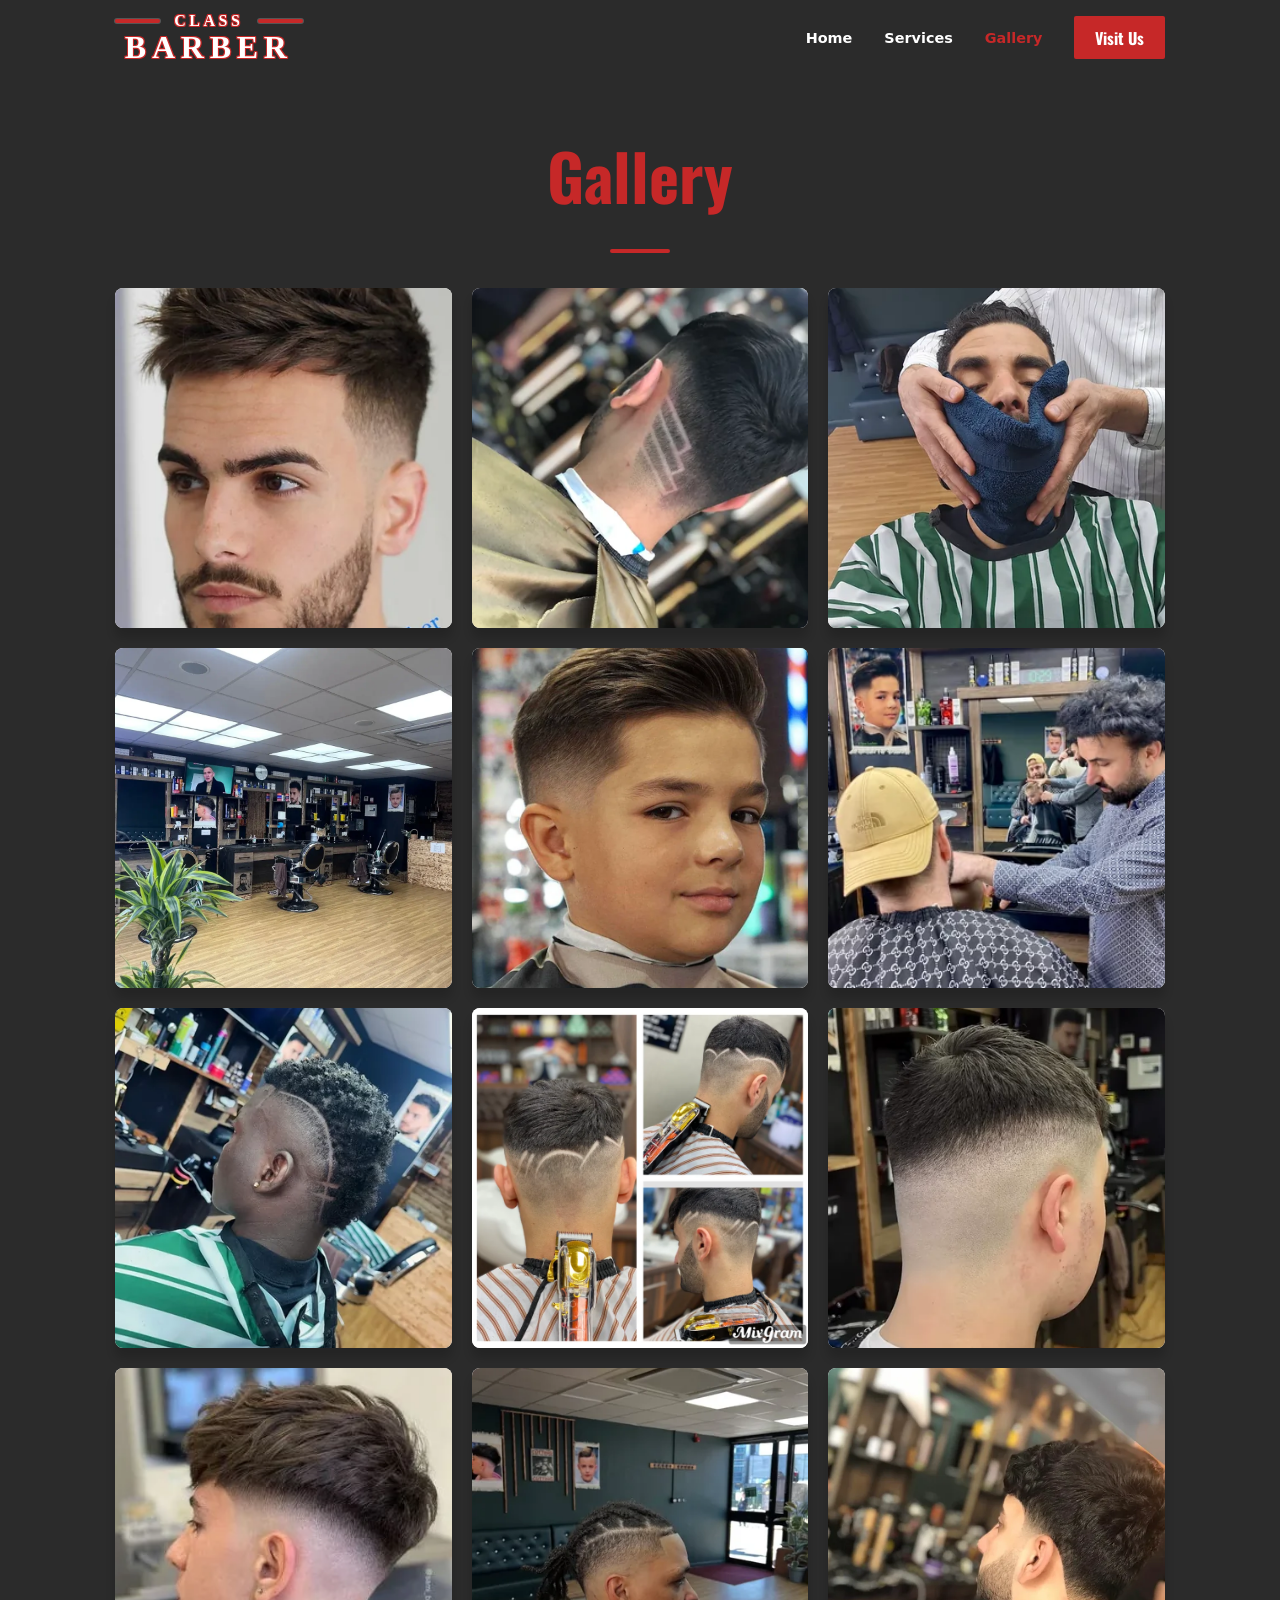
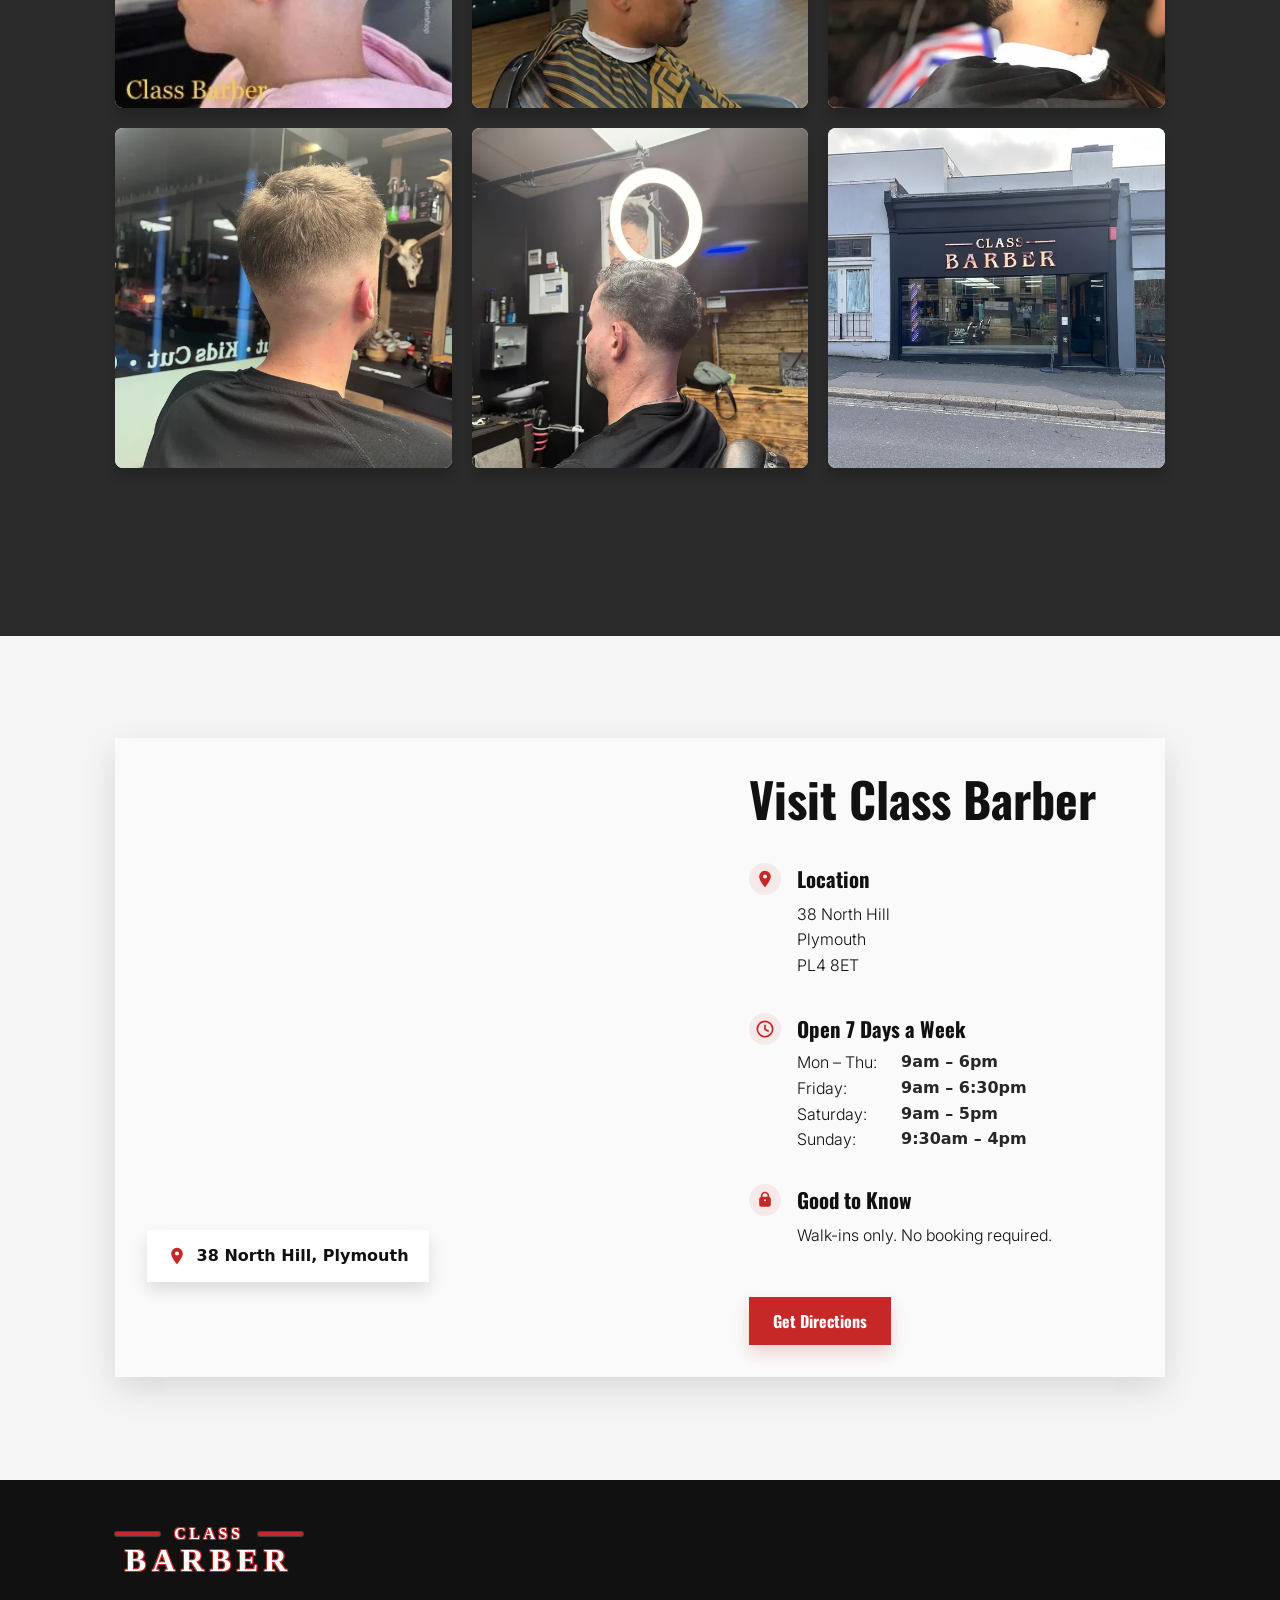
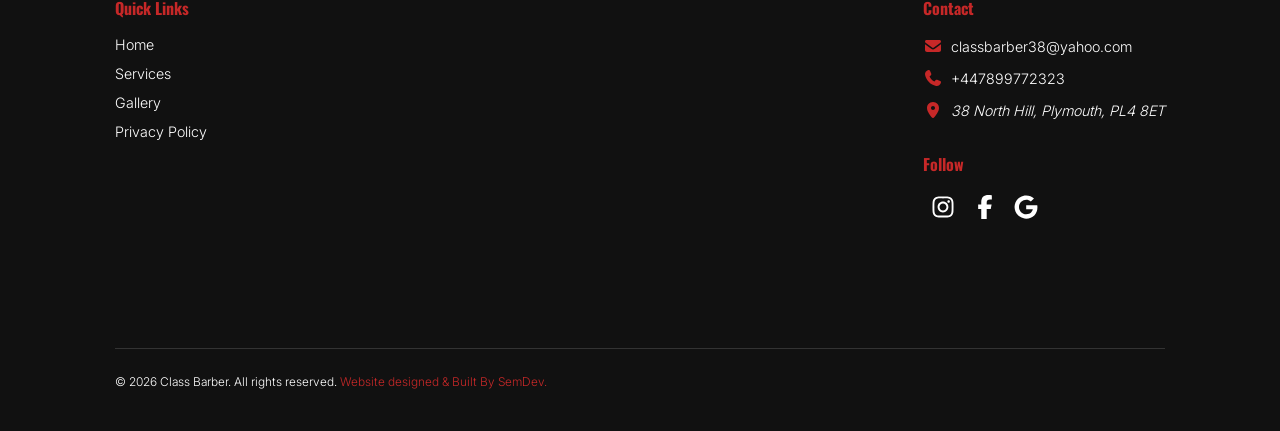
==== gallery/index.html @ f75ad5c6 "Favicon" ====
<!doctype html>
<html lang="en-GB">
  <head>
    <!-- Meta -->
    <meta charset="UTF-8" />
    <meta name="viewport" content="width=device-width, initial-scale=1.0" />
    <meta name="color-scheme" content="dark light" />

    <!-- Primary SEO -->
    <title>Gallery | Class Barber</title>
    <meta
      name="description"
      content="Men’s haircuts, skin fades and beard trims in Plymouth. Over 15 years experience and 500+ 5-star reviews. Walk-in barbershop on North Hill."
    />
    <link rel="canonical" href="https://classbarberuk.com/gallery/" />
    <meta
      name="robots"
      content="index, follow, max-snippet:-1, max-image-preview:large, max-video-preview:-1"
    />

    <!-- Icons & PWA -->
    <link
      rel="icon"
      type="image/png"
      sizes="32x32"
      href="/assets/images/cb-favicon.png"
    />
    <link
      rel="icon"
      type="image/png"
      sizes="192x192"
      href="/assets/images/cb-favicon.png"
    />
    <link rel="apple-touch-icon" href="/assets/images/cb-favicon.png" />
    <meta name="theme-color" content="#111111" />
    <!-- Set depending on which they have -->

    <!-- Global CSS -->
    <link rel="preload" href="/assets/css/root.css" as="style" />
    <link rel="stylesheet" href="/assets/css/root.css" />
    <link rel="preload" href="/assets/css/global.css" as="style" />
    <link rel="stylesheet" href="/assets/css/global.css" />

    <!-- Page Specific CSS -->
    <link rel="preload" href="/assets/css/gallery.css" as="style" />
    <link rel="stylesheet" href="/assets/css/gallery.css" />

    <!-- Fonts -->
    <link
      href="/assets/fonts/Inter-Light.woff2"
      rel="preload"
      as="font"
      crossorigin
      type="font/woff2"
    />
    <link
      href="/assets/fonts/Inter-Bold.woff2"
      rel="preload"
      as="font"
      crossorigin
      type="font/woff2"
    />
    <link
      href="/assets/fonts/Oswald-Bold.woff2"
      rel="preload"
      as="font"
      crossorigin
      type="font/woff2"
    />

    <!-- ===== Open Graph (Facebook/LinkedIn) ===== -->
    <meta property="og:type" content="website" />
    <meta property="og:site_name" content="Class Barber" />
    <meta property="og:url" content="https://classbarberuk.com/" />
    <meta
      property="og:title"
      content="Class Barber | Men’s Haircuts & Skin Fades in Plymouth"
    />
    <meta
      property="og:description"
      content="Men’s haircuts, skin fades and beard trims in Plymouth. Over 15 years experience and 500+ 5-star reviews. Walk-in barbershop on North Hill."
    />
    <meta
      property="og:image"
      content="https://classbarberuk.com/assets/images/class-barber-interior.webp"
    />
    <!-- 1200×630 recommended -->
    <meta property="og:image:width" content="1360" />
    <meta property="og:image:height" content="1020" />
    <meta
      property="og:image:alt"
      content="The interior of Class Barber in Plymouth"
    />
    <meta property="og:locale" content="en_GB" />
    <meta property="og:updated_time" content="2026-03-12T09:00:00+00:00" />

    <!-- ===== Structured Data (JSON-LD) ===== -->
    <script type="application/ld+json">
      {
        "@context": "https://schema.org",
        "@type": "BreadcrumbList",
        "@id": "https://classbarberuk.com/gallery/#breadcrumb",
        "itemListElement": [
          {
            "@type": "ListItem",
            "position": 1,
            "name": "Home",
            "item": "https://classbarberuk.com/"
          },
          {
            "@type": "ListItem",
            "position": 2,
            "name": "Gallery",
            "item": "https://classbarberuk.com/gallery/"
          }
        ]
      }
    </script>

    <script type="application/ld+json">
      {
        "@context": "https://schema.org",
        "@type": "CollectionPage",
        "@id": "https://classbarberuk.com/gallery/#webpage",
        "url": "https://classbarberuk.com/gallery/",
        "name": "Gallery | Class Barber",
        "headline": "Class Barber Gallery",
        "description": "Browse haircut and grooming photos from Class Barber in Plymouth, including skin fades, taper fades, hair design, beard grooming, kids' cuts, and hot towel shaves.",
        "isPartOf": {
          "@id": "https://classbarberuk.com/#website"
        },
        "about": {
          "@id": "https://classbarberuk.com/#hair-salon"
        },
        "breadcrumb": {
          "@id": "https://classbarberuk.com/gallery/#breadcrumb"
        },
        "inLanguage": "en-GB",
        "mainEntity": {
          "@type": "ItemList",
          "name": "Class Barber Gallery Images",
          "numberOfItems": 15,
          "itemListOrder": "https://schema.org/ItemListOrderAscending",
          "itemListElement": [
            {
              "@type": "ImageObject",
              "position": 1,
              "name": "Hair design by Class Barber in Plymouth",
              "caption": "Hair design by Class Barber in Plymouth",
              "contentUrl": "https://classbarberuk.com/assets/images/class-barber-hair-design.webp"
            },
            {
              "@type": "ImageObject",
              "position": 2,
              "name": "Pattern hair design by Class Barber",
              "caption": "Pattern hair design by Class Barber",
              "contentUrl": "https://classbarberuk.com/assets/images/class-barber-hair-design2.webp"
            },
            {
              "@type": "ImageObject",
              "position": 3,
              "name": "Hot towel shave at Class Barber in Plymouth",
              "caption": "Hot towel shave at Class Barber in Plymouth",
              "contentUrl": "https://classbarberuk.com/assets/images/class-barber-hot-towel.webp"
            },
            {
              "@type": "ImageObject",
              "position": 4,
              "name": "Class Barber interior",
              "caption": "Interior of Class Barber in Plymouth",
              "contentUrl": "https://classbarberuk.com/assets/images/class-barber-interior.webp"
            },
            {
              "@type": "ImageObject",
              "position": 5,
              "name": "Kids fade by Class Barber",
              "caption": "Kids fade by Class Barber",
              "contentUrl": "https://classbarberuk.com/assets/images/class-barber-kids-cut.webp"
            },
            {
              "@type": "ImageObject",
              "position": 6,
              "name": "Kids haircut by Class Barber",
              "caption": "Kids haircut by Class Barber",
              "contentUrl": "https://classbarberuk.com/assets/images/class-barber-kids-cut2.webp"
            },
            {
              "@type": "ImageObject",
              "position": 7,
              "name": "Burst fade with hair design",
              "caption": "Burst fade with hair design by Class Barber",
              "contentUrl": "https://classbarberuk.com/assets/images/class-barber-skin-fade.webp"
            },
            {
              "@type": "ImageObject",
              "position": 8,
              "name": "Skin fade with hair design by Class Barber",
              "caption": "Skin fade with hair design by Class Barber",
              "contentUrl": "https://classbarberuk.com/assets/images/class-barber-skinfade.webp"
            },
            {
              "@type": "ImageObject",
              "position": 9,
              "name": "Side view of a skin fade by Class Barber",
              "caption": "Side view of a skin fade by Class Barber",
              "contentUrl": "https://classbarberuk.com/assets/images/class-barber-skinfade1.webp"
            },
            {
              "@type": "ImageObject",
              "position": 10,
              "name": "Burst fade by Class Barber",
              "caption": "Burst fade by Class Barber",
              "contentUrl": "https://classbarberuk.com/assets/images/class-barber-skinfade2.webp"
            },
            {
              "@type": "ImageObject",
              "position": 11,
              "name": "Taper fade and beard trim by Class Barber",
              "caption": "Taper fade and beard trim by Class Barber",
              "contentUrl": "https://classbarberuk.com/assets/images/class-barber-skinfade3.webp"
            },
            {
              "@type": "ImageObject",
              "position": 12,
              "name": "Taper fade by Class Barber",
              "caption": "Taper fade by Class Barber",
              "contentUrl": "https://classbarberuk.com/assets/images/class-barber-taperfade.webp"
            },
            {
              "@type": "ImageObject",
              "position": 13,
              "name": "High fade by Class Barber",
              "caption": "High fade by Class Barber",
              "contentUrl": "https://classbarberuk.com/assets/images/class-barber-high-fade.webp"
            },
            {
              "@type": "ImageObject",
              "position": 14,
              "name": "Taper fade by Class Barber",
              "caption": "Taper fade by Class Barber",
              "contentUrl": "https://classbarberuk.com/assets/images/class-barber-taper2.webp"
            },
            {
              "@type": "ImageObject",
              "position": 15,
              "name": "Class Barber storefront",
              "caption": "Class Barber storefront in Plymouth",
              "contentUrl": "https://classbarberuk.com/assets/images/class-barber-shop.webp"
            }
          ]
        }
      }
    </script>
  </head>

  <body>
    <a href="#main-content" class="skip-link">Skip to main content</a>
    <!-- Nav1 Component Start -->
    <!-- Nav1 Component Start -->

    <!-- Header -->
    <header id="nav1-navigation">
      <div class="nav1-container">
        <!-- Logo -->
        <a href="/" class="nav1-logo class-barber-logo">
          <span class="class-barber-logo__top">
            <span class="class-barber-logo__line" aria-hidden="true"></span>
            <span class="class-barber-logo__class">CLASS</span>
            <span class="class-barber-logo__line" aria-hidden="true"></span>
          </span>

          <span class="class-barber-logo__bottom">BARBER</span>
        </a>

        <!-- Nav Menu -->
        <div class="nav-and-button-con">
          <nav class="nav1-nav" aria-label="Primary">
            <!-- Toggle Button -->
            <button
              class="nav1-toggle"
              aria-label="Toggle Navigation"
              aria-controls="nav-menu"
              aria-expanded="false"
            >
              <span class="nav1-toggle-box">
                <span class="nav1-line" aria-hidden="true"></span>
                <span class="nav1-line" aria-hidden="true"></span>
                <span class="nav1-line" aria-hidden="true"></span>
              </span>
            </button>

            <div class="nav1-ul-wrapper" id="nav-menu">
              <ul class="nav1-ul">
                <!-- Home -->
                <li>
                  <a href="/" class="nav-link">Home</a>
                </li>
                <li><a class="nav-link" href="/#services">Services</a></li>
                <li>
                  <a
                    class="nav-link active"
                    aria-current="page"
                    href="/gallery/"
                    >Gallery</a
                  >
                </li>
              </ul>
              <div class="header-btn">
                <a
                  href="/#location"
                  class="nav1-cta-button"
                  aria-label="Go to barbershop location"
                  >Visit Us</a
                >
              </div>
            </div>
          </nav>

          <div class="header-btn">
            <a
              href="/#location"
              class="nav1-cta-button sweep-to-top"
              aria-label="Go to barbershop location"
              >Visit Us</a
            >
          </div>
        </div>
      </div>
    </header>
    <div class="nav1-overlay" id="nav-overlay" aria-hidden="true"></div>

    <!-- Nav1 Component End -->
    <!-- Nav1 Component End -->

    <!-- Main Content -->
    <main id="main-content" role="main" tabindex="-1">
      <!-- Gallery -->
      <!-- Gallery -->
      <section id="gallery" aria-labelledby="gallery-heading">
        <div class="container">
          <div>
            <h2 id="gallery-heading" class="gallery-heading">
              <span class="brand-accent">Gallery</span>
            </h2>

            <!-- Divider bar -->
            <div class="gallery-divider" aria-hidden="true"></div>
          </div>

          <ul class="gallery-grid">
            <li class="gallery-item">
              <figure class="gallery-card">
                <img
                  src="/assets/images/class-barber-hair-design.webp"
                  alt="Hair design by Class Barber in Plymouth"
                  class="gallery-image"
                  fetchpriority="high"
                  decoding="async"
                  height="366"
                  width="340"
                />
              </figure>
            </li>

            <li class="gallery-item">
              <figure class="gallery-card">
                <img
                  src="/assets/images/class-barber-hair-design2.webp"
                  alt="Pattern hair design by Class Barber"
                  class="gallery-image"
                  fetchpriority="high"
                  decoding="async"
                  height="366"
                  width="340"
                />
              </figure>
            </li>

            <li class="gallery-item">
              <figure class="gallery-card">
                <img
                  src="/assets/images/class-barber-hot-towel.webp"
                  alt="Hot towel shave at Class Barber in Plymouth"
                  class="gallery-image"
                  fetchpriority="high"
                  decoding="async"
                  height="366"
                  width="340"
                />
              </figure>
            </li>

            <li class="gallery-item">
              <figure class="gallery-card">
                <img
                  src="/assets/images/class-barber-interior.webp"
                  alt="class barber interior"
                  class="gallery-image"
                  loading="lazy"
                  decoding="async"
                  height="366"
                  width="340"
                />
              </figure>
            </li>

            <li class="gallery-item">
              <figure class="gallery-card">
                <img
                  src="/assets/images/class-barber-kids-cut.webp"
                  alt="Kids haircut by Class Barber"
                  class="gallery-image"
                  loading="lazy"
                  decoding="async"
                  height="366"
                  width="340"
                />
              </figure>
            </li>

            <li class="gallery-item">
              <figure class="gallery-card">
                <img
                  src="/assets/images/class-barber-kids-cut2.webp"
                  alt="Kids haircut by Class Barber"
                  class="gallery-image"
                  loading="lazy"
                  decoding="async"
                  height="366"
                  width="340"
                />
              </figure>
            </li>

            <li class="gallery-item">
              <figure class="gallery-card">
                <img
                  src="/assets/images/class-barber-skin-fade.webp"
                  alt="Burst fade by Class Barber in Plymouth"
                  class="gallery-image"
                  loading="lazy"
                  decoding="async"
                  height="366"
                  width="340"
                />
              </figure>
            </li>

            <li class="gallery-item">
              <figure class="gallery-card">
                <img
                  src="/assets/images/class-barber-skinfade.webp"
                  alt="skin fade with hair design by class barber"
                  class="gallery-image"
                  loading="lazy"
                  decoding="async"
                  height="366"
                  width="340"
                />
              </figure>
            </li>

            <li class="gallery-item">
              <figure class="gallery-card">
                <img
                  src="/assets/images/class-barber-skinfade1.webp"
                  alt="Side view of a skin fade by class barber"
                  class="gallery-image"
                  loading="lazy"
                  decoding="async"
                  height="366"
                  width="340"
                />
              </figure>
            </li>

            <li class="gallery-item">
              <figure class="gallery-card">
                <img
                  src="/assets/images/class-barber-skinfade2.webp"
                  alt="Burst fade by Class Barber in Plymouth"
                  class="gallery-image"
                  loading="lazy"
                  decoding="async"
                  height="366"
                  width="340"
                />
              </figure>
            </li>

            <li class="gallery-item">
              <figure class="gallery-card">
                <img
                  src="/assets/images/class-barber-skinfade3.webp"
                  alt="Hair and beard taper by class barber"
                  class="gallery-image"
                  loading="lazy"
                  decoding="async"
                  height="366"
                  width="340"
                />
              </figure>
            </li>

            <li class="gallery-item">
              <figure class="gallery-card">
                <img
                  src="/assets/images/class-barber-taperfade.webp"
                  alt="Taper fade and beard trim by Class Barber"
                  class="gallery-image"
                  loading="lazy"
                  decoding="async"
                  height="366"
                  width="340"
                />
              </figure>
            </li>

            <li class="gallery-item">
              <figure class="gallery-card">
                <img
                  src="/assets/images/class-barber-high-fade.webp"
                  alt="High fade by class barber"
                  class="gallery-image"
                  loading="lazy"
                  decoding="async"
                  height="366"
                  width="340"
                />
              </figure>
            </li>

            <li class="gallery-item">
              <figure class="gallery-card">
                <img
                  src="/assets/images/class-barber-taper2.webp"
                  alt="Taper fade by class barber"
                  class="gallery-image"
                  loading="lazy"
                  decoding="async"
                  height="366"
                  width="340"
                />
              </figure>
            </li>

            <li class="gallery-item">
              <figure class="gallery-card">
                <img
                  src="/assets/images/class-barber-shop.webp"
                  alt="Class barber store front"
                  class="gallery-image"
                  loading="lazy"
                  decoding="async"
                  height="366"
                  width="340"
                />
              </figure>
            </li>
          </ul>
        </div>
      </section>

      <!-- LOCATION -->
      <section id="location" aria-labelledby="location-heading">
        <div class="container">
          <div class="location-card">
            <div class="location-map-wrap">
              <iframe
                class="location-map"
                title="Map showing the location of Class Barber at 38 North Hill, Plymouth"
                src="https://www.google.com/maps?q=38%20North%20Hill%2C%20Plymouth%20PL4%208ET&z=15&output=embed"
                loading="lazy"
                referrerpolicy="no-referrer-when-downgrade"
                allowfullscreen
              ></iframe>

              <div class="location-map-label">
                <svg
                  class="icon icon-small"
                  viewBox="0 0 24 24"
                  focusable="false"
                  aria-hidden="true"
                >
                  <path
                    d="M12 2a7 7 0 0 0-7 7c0 5.25 7 13 7 13s7-7.75 7-13a7 7 0 0 0-7-7Zm0 9.5A2.5 2.5 0 1 1 14.5 9 2.5 2.5 0 0 1 12 11.5Z"
                  />
                </svg>
                <span>38 North Hill, Plymouth</span>
              </div>
            </div>

            <div class="location-content">
              <h2 id="location-heading">Visit Class Barber</h2>

              <ul class="location-info-list">
                <li class="location-info-item">
                  <div class="location-icon-circle" aria-hidden="true">
                    <svg
                      class="icon icon-small"
                      viewBox="0 0 24 24"
                      focusable="false"
                      aria-hidden="true"
                    >
                      <path
                        d="M12 2a7 7 0 0 0-7 7c0 5.25 7 13 7 13s7-7.75 7-13a7 7 0 0 0-7-7Zm0 9.5A2.5 2.5 0 1 1 14.5 9 2.5 2.5 0 0 1 12 11.5Z"
                      />
                    </svg>
                  </div>

                  <div class="location-info-text">
                    <h3>Location</h3>
                    <address class="location-address">
                      38 North Hill<br />
                      Plymouth<br />
                      PL4 8ET
                    </address>
                  </div>
                </li>

                <li class="location-info-item">
                  <div class="location-icon-circle" aria-hidden="true">
                    <svg
                      class="icon icon-small"
                      viewBox="0 0 24 24"
                      focusable="false"
                      aria-hidden="true"
                    >
                      <path
                        d="M12 1.75A10.25 10.25 0 1 0 22.25 12 10.26 10.26 0 0 0 12 1.75Zm0 18.5a8.25 8.25 0 1 1 8.25-8.25A8.26 8.26 0 0 1 12 20.25Zm1-13.5h-2v6l5 3 .99-1.64L13 11.69Z"
                      />
                    </svg>
                  </div>

                  <div class="location-info-text">
                    <h3>Open 7 Days a Week</h3>

                    <dl class="location-hours">
                      <div>
                        <dt>Mon – Thu:</dt>
                        <dd>
                          <time datetime="09:00">9am</time> –
                          <time datetime="18:00">6pm</time>
                        </dd>
                      </div>
                      <div>
                        <dt>Friday:</dt>
                        <dd>
                          <time datetime="09:00">9am</time> –
                          <time datetime="18:30">6:30pm</time>
                        </dd>
                      </div>
                      <div>
                        <dt>Saturday:</dt>
                        <dd>
                          <time datetime="09:00">9am</time> –
                          <time datetime="17:00">5pm</time>
                        </dd>
                      </div>
                      <div>
                        <dt>Sunday:</dt>
                        <dd>
                          <time datetime="09:30">9:30am</time> –
                          <time datetime="16:00">4pm</time>
                        </dd>
                      </div>
                    </dl>
                  </div>
                </li>

                <li class="location-info-item">
                  <div class="location-icon-circle" aria-hidden="true">
                    <svg
                      class="icon icon-small"
                      viewBox="0 0 24 24"
                      focusable="false"
                    >
                      <path
                        d="M12 2a5 5 0 0 0-5 5v1.17A3 3 0 0 0 5 11v6a3 3 0 0 0 3 3h8a3 3 0 0 0 3-3v-6a3 3 0 0 0-2-2.83V7a5 5 0 0 0-5-5Zm-3 6V7a3 3 0 1 1 6 0v1Zm3 3a1.25 1.25 0 1 1-1.25 1.25A1.25 1.25 0 0 1 12 11Z"
                      />
                    </svg>
                  </div>

                  <div class="location-info-text">
                    <h3>Good to Know</h3>
                    <p>Walk-ins only. No booking required.</p>
                  </div>
                </li>
              </ul>

              <a
                href="https://www.google.com/maps/dir/?api=1&destination=38+North+Hill,+Plymouth,+PL4+8ET"
                target="_blank"
                rel="noopener noreferrer"
                class="cta-button main-btn location-btn sweep-to-top"
              >
                Get Directions
              </a>
            </div>
          </div>
        </div>
      </section>
    </main>

    <!-- footer1 Components Start -->
    <!-- footer1 Components Start -->
    <footer id="site-footer" role="contentinfo">
      <div class="container">
        <div class="footer1-brand">
          <a href="/" class="class-barber-logo" aria-label="Class Barber home">
            <span class="class-barber-logo__top">
              <span class="class-barber-logo__line" aria-hidden="true"></span>
              <span class="class-barber-logo__class">CLASS</span>
              <span class="class-barber-logo__line" aria-hidden="true"></span>
            </span>

            <span class="class-barber-logo__bottom">BARBER</span>
          </a>
        </div>

        <div class="footer1-columns">
          <div class="footer1-links">
            <h3>Quick Links</h3>
            <ul>
              <li><a href="/">Home</a></li>
              <li><a href="/#services">Services</a></li>
              <li><a href="/gallery/">Gallery</a></li>
              <li><a href="/privacy-policy/">Privacy Policy</a></li>
            </ul>
          </div>

          <div class="footer1-links">
            <div class="location-map-wrap">
              <iframe
                class="location-map"
                title="Map showing the location of Class Barber at 38 North Hill, Plymouth"
                src="https://www.google.com/maps?q=38%20North%20Hill%2C%20Plymouth%20PL4%208ET&z=15&output=embed"
                loading="lazy"
                referrerpolicy="no-referrer-when-downgrade"
                allowfullscreen
              ></iframe>
            </div>
          </div>

          <div class="footer1-contact">
            <h3>Contact</h3>
            <ul>
              <li>
                <svg
                  class="icon"
                  xmlns="http://www.w3.org/2000/svg"
                  viewBox="0 0 640 640"
                  focusable="false"
                  aria-hidden="true"
                  height="25"
                  width="25"
                >
                  <path
                    d="M112 128C85.5 128 64 149.5 64 176C64 191.1 71.1 205.3 83.2 214.4L291.2 370.4C308.3 383.2 331.7 383.2 348.8 370.4L556.8 214.4C568.9 205.3 576 191.1 576 176C576 149.5 554.5 128 528 128L112 128zM64 260L64 448C64 483.3 92.7 512 128 512L512 512C547.3 512 576 483.3 576 448L576 260L377.6 408.8C343.5 434.4 296.5 434.4 262.4 408.8L64 260z"
                  />
                </svg>
                <a href="mailto:classbarber38@yahoo.com"
                  >classbarber38@yahoo.com</a
                >
              </li>
              <li>
                <svg
                  class="icon"
                  xmlns="http://www.w3.org/2000/svg"
                  viewBox="0 0 640 640"
                  focusable="false"
                  aria-hidden="true"
                  height="25"
                  width="25"
                >
                  <path
                    d="M224.2 89C216.3 70.1 195.7 60.1 176.1 65.4L170.6 66.9C106 84.5 50.8 147.1 66.9 223.3C104 398.3 241.7 536 416.7 573.1C493 589.3 555.5 534 573.1 469.4L574.6 463.9C580 444.2 569.9 423.6 551.1 415.8L453.8 375.3C437.3 368.4 418.2 373.2 406.8 387.1L368.2 434.3C297.9 399.4 241.3 341 208.8 269.3L253 233.3C266.9 222 271.6 202.9 264.8 186.3L224.2 89z"
                  />
                </svg>
                <a href="tel:+447899772323">+447899772323</a>
              </li>
              <li>
                <svg
                  class="icon"
                  xmlns="http://www.w3.org/2000/svg"
                  viewBox="0 0 640 640"
                  focusable="false"
                  aria-hidden="true"
                  height="25"
                  width="25"
                >
                  <path
                    d="M128 252.6C128 148.4 214 64 320 64C426 64 512 148.4 512 252.6C512 371.9 391.8 514.9 341.6 569.4C329.8 582.2 310.1 582.2 298.3 569.4C248.1 514.9 127.9 371.9 127.9 252.6zM320 320C355.3 320 384 291.3 384 256C384 220.7 355.3 192 320 192C284.7 192 256 220.7 256 256C256 291.3 284.7 320 320 320z"
                  />
                </svg>
                <address>38 North Hill, Plymouth, PL4 8ET</address>
              </li>
            </ul>
            <div class="footer-socials">
              <h3 style="padding-top: 20px">Follow</h3>
              <a
                href="https://www.instagram.com/classbarber_38"
                aria-label="Class barbers Instagram account"
                target="_blank"
                rel="noopener noreferrer"
              >
                <svg
                  class="icon"
                  xmlns="http://www.w3.org/2000/svg"
                  viewBox="0 0 640 640"
                  focusable="false"
                  aria-hidden="true"
                  height="25"
                  width="25"
                >
                  <path
                    d="M320.3 205C256.8 204.8 205.2 256.2 205 319.7C204.8 383.2 256.2 434.8 319.7 435C383.2 435.2 434.8 383.8 435 320.3C435.2 256.8 383.8 205.2 320.3 205zM319.7 245.4C360.9 245.2 394.4 278.5 394.6 319.7C394.8 360.9 361.5 394.4 320.3 394.6C279.1 394.8 245.6 361.5 245.4 320.3C245.2 279.1 278.5 245.6 319.7 245.4zM413.1 200.3C413.1 185.5 425.1 173.5 439.9 173.5C454.7 173.5 466.7 185.5 466.7 200.3C466.7 215.1 454.7 227.1 439.9 227.1C425.1 227.1 413.1 215.1 413.1 200.3zM542.8 227.5C541.1 191.6 532.9 159.8 506.6 133.6C480.4 107.4 448.6 99.2 412.7 97.4C375.7 95.3 264.8 95.3 227.8 97.4C192 99.1 160.2 107.3 133.9 133.5C107.6 159.7 99.5 191.5 97.7 227.4C95.6 264.4 95.6 375.3 97.7 412.3C99.4 448.2 107.6 480 133.9 506.2C160.2 532.4 191.9 540.6 227.8 542.4C264.8 544.5 375.7 544.5 412.7 542.4C448.6 540.7 480.4 532.5 506.6 506.2C532.8 480 541 448.2 542.8 412.3C544.9 375.3 544.9 264.5 542.8 227.5zM495 452C487.2 471.6 472.1 486.7 452.4 494.6C422.9 506.3 352.9 503.6 320.3 503.6C287.7 503.6 217.6 506.2 188.2 494.6C168.6 486.8 153.5 471.7 145.6 452C133.9 422.5 136.6 352.5 136.6 319.9C136.6 287.3 134 217.2 145.6 187.8C153.4 168.2 168.5 153.1 188.2 145.2C217.7 133.5 287.7 136.2 320.3 136.2C352.9 136.2 423 133.6 452.4 145.2C472 153 487.1 168.1 495 187.8C506.7 217.3 504 287.3 504 319.9C504 352.5 506.7 422.6 495 452z"
                  />
                </svg>
              </a>
              <a
                href="https://www.facebook.com/classbarber38/"
                aria-label="Class barbers facebook account"
                target="_blank"
                rel="noopener noreferrer"
              >
                <svg
                  class="icon"
                  xmlns="http://www.w3.org/2000/svg"
                  viewBox="0 0 640 640"
                  focusable="false"
                  aria-hidden="true"
                  height="25"
                  width="25"
                >
                  <path
                    d="M240 363.3L240 576L356 576L356 363.3L442.5 363.3L460.5 265.5L356 265.5L356 230.9C356 179.2 376.3 159.4 428.7 159.4C445 159.4 458.1 159.8 465.7 160.6L465.7 71.9C451.4 68 416.4 64 396.2 64C289.3 64 240 114.5 240 223.4L240 265.5L174 265.5L174 363.3L240 363.3z"
                  />
                </svg>
              </a>
              <a
                href="https://share.google/Czao8CrGljNiDqcCW"
                aria-label="Class Barbers google business profile"
                target="_blank"
                rel="noopener noreferrer"
              >
                <svg
                  class="icon"
                  xmlns="http://www.w3.org/2000/svg"
                  viewBox="0 0 640 640"
                  focusable="false"
                  aria-hidden="true"
                  height="25"
                  width="25"
                >
                  <path
                    d="M564 325.8C564 467.3 467.1 568 324 568C186.8 568 76 457.2 76 320C76 182.8 186.8 72 324 72C390.8 72 447 96.5 490.3 136.9L422.8 201.8C334.5 116.6 170.3 180.6 170.3 320C170.3 406.5 239.4 476.6 324 476.6C422.2 476.6 459 406.2 464.8 369.7L324 369.7L324 284.4L560.1 284.4C562.4 297.1 564 309.3 564 325.8z"
                  />
                </svg>
              </a>
            </div>
          </div>
        </div>

        <div class="footer1-bottom">
          <p class="footer1-copy">
            © 2026 Class Barber. All rights reserved.
            <a
              href="https://builtbysemdev.com"
              class="brand-accent built-by-link"
            >
              Website designed & Built By SemDev.
            </a>
          </p>
        </div>
      </div>
    </footer>
    <!-- footer1 Components End -->
    <!-- footer1 Components End -->

    <script src="/assets/js/global.js" defer></script>
  </body>
</html>
---- assets/css/root.css ----
:root {
  --spaceXs: 10px;
  --spaceSm: 20px;
  --spaceSmmd: 35px;
  --spaceMd: 50px;
  --spaceLg: 65px;
  --mainBrandColour: #C62828;
  --bgColour1: #F5F5F5;
  --bgColour2: #111111;
  --bgColour3: #2B2B2B;
  --textColour1: #FFFFFF;
  --textColour2: #111111;
  --maxW: 80rem;
  --sectionPadding: clamp(5rem, 8vw, 7rem) 1rem;
  --headerFont: "Oswald", system-ui, sans-serif;
  --bodyFont: "Inter", system-ui, sans-serif;
}
---- assets/css/root.css ----
:root {
  --spaceXs: 10px;
  --spaceSm: 20px;
  --spaceSmmd: 35px;
  --spaceMd: 50px;
  --spaceLg: 65px;
  --mainBrandColour: #C62828;
  --bgColour1: #F5F5F5;
  --bgColour2: #111111;
  --bgColour3: #2B2B2B;
  --textColour1: #FFFFFF;
  --textColour2: #111111;
  --maxW: 80rem;
  --sectionPadding: clamp(5rem, 8vw, 7rem) 1rem;
  --headerFont: "Oswald", system-ui, sans-serif;
  --bodyFont: "Inter", system-ui, sans-serif;
}
---- assets/css/global.css ----
/* Fonts */
@font-face {
  font-display: swap;
  font-family: "Oswald";
  font-style: normal;
  font-weight: 600;
  src: url("/assets/fonts/Oswald-Bold.woff2") format("woff2");
}

@font-face {
  font-display: swap;
  font-family: "Inter";
  font-style: normal;
  font-weight: 300;
  src: url("/assets/fonts/Inter-Light.woff2") format("woff2");
}

@font-face {
  font-display: swap;
  font-family: "Inter";
  font-style: normal;
  font-weight: 600;
  src: url("/assets/fonts/Inter-Bold.woff2") format("woff2");
}

/* visible-only-on-focus skip link */
.skip-link {
  position: absolute;
  left: -9999px;
  top: auto;
}

.skip-link:focus {
  left: 1rem;
  top: 1rem;
  z-index: 10000;
  padding: 0.6rem 1rem;
  background: #000;
  color: #fff;
  border-radius: 0.375rem;
}

/* visually hidden but screen-reader readable */
.visually-hidden {
  position: absolute !important;
  width: 1px;
  height: 1px;
  padding: 0;
  margin: -1px;
  overflow: hidden;
  clip: rect(0 0 0 0);
  white-space: nowrap;
  border: 0;
}

/* always show a focus style */
:focus-visible {
  outline: 2px solid currentColor;
  outline-offset: 3px;
}

/* reduced motion */
@media (prefers-reduced-motion: reduce) {
  * {
    animation-duration: 0.01ms !important;
    animation-iteration-count: 1 !important;
    transition-duration: 0.01ms !important;
    scroll-behavior: auto !important;
  }
}

/* Global Styles */
html {
  font-size: 16px;
}

*,
*:before,
*:after {
  margin: 0;
  box-sizing: border-box;
  padding: 0;
}

body,
html {
  margin: 0;
  overflow-x: hidden;
  padding: 0;
  font-family: var(--bodyFont);
  color: var(--textColour1);
  scroll-behavior: smooth;
  background-color: var(--bgColour1);
}

section {
  padding: var(--sectionPadding);
}

.container {
  max-width: 1050px;
  margin: 0 auto;
}

p {
  line-height: 1.5em;
}

h1,
h2,
h3 {
  font-family: var(--headerFont);
  font-weight: 600;
}

h1 {
  font-size: clamp(3.2rem, 6vw, 5rem);
  line-height: 1.2em;
}

h2 {
  font-size: clamp(2.2rem, 5vw, 4rem);
  line-height: 1.2em;
}

h3 {
  font-size: clamp(1.2rem, 1.8vw, 1.3rem);
}

.brand-accent {
  color: var(--mainBrandColour);
}

.sub-heading {
  color: var(--mainBrandColour);
}

.sub-intro {
  font-size: 1.1rem;
  font-family: var(--headerFont);
  color: var(--mainBrandColour);
  letter-spacing: 1px;
}

.icon {
  fill: var(--mainBrandColour);
  width: 25px;
  height: 25px;
}

.icon-small {
  width: 20px;
  height: 20px;
}

.icon-brand-colour {
  fill: var(--mainBrandColour);
}

/* Icon Circle */
.icon-circle {
  width: clamp(40px, 6.5vw, 48px);
  height: clamp(40px, 6.5vw, 48px);
  background: rgba(36, 124, 255, 0.192);
  color: var(--mainBrandColour);
  border-radius: 50%;
  font-size: clamp(1.2rem, 2.5vw, 1.5rem);
  display: flex;
  align-items: center;
  justify-content: center;
  margin-bottom: 1.2rem;
}

/* Button Styles */
/* Button CSS */
.main-btn {
  background-color: var(--mainBrandColour);
  border: none;
  color: white;
  cursor: pointer;
}

.sub-btn {
  background-color: rgb(230, 230, 230);
  border: 1px solid var(--mainBrandColour);
  color: var(--mainBrandColour);
  font-weight: 500;
}

.cta-button {
  padding: 0.75rem 1.5rem;
  text-decoration: none;
  font-weight: 600;
  font-size: 1rem;
  display: inline-block;
  transition: all 0.3s;
  font-family: var(--headerFont);
  position: relative;
}

/* Animations */

/* Sweep To Top */
.sweep-to-top {
  display: inline-block;
  vertical-align: middle;
  transform: perspective(1px) translateZ(0);
  transform: perspective(1px) translateZ(0);
  box-shadow: 0 0 1px rgba(0, 0, 0, 0);
  position: relative;
  transition-property: color;
  transition-property: color;
  transition-duration: 0.3s;
  transition-duration: 0.3s;
}

.sweep-to-top:before {
  content: "";
  position: absolute;
  z-index: -1;
  top: 0;
  left: 0;
  right: 0;
  bottom: 0;
  background: #8a1212;
  transform: scaleY(0);
  transform: scaleY(0);
  transform-origin: 50% 100%;
  transform-origin: 50% 100%;
  transition-property: transform;
  transition-property: transform;
  transition-duration: 0.3s;
  transition-duration: 0.3s;
  transition-timing-function: ease-out;
  transition-timing-function: ease-out;
}
.sweep-to-top:hover,
.sweep-to-top:focus,
.sweep-to-top:active {
  color: white;
}
.sweep-to-top:hover:before,
.sweep-to-top:focus:before,
.sweep-to-top:active:before {
  transform: scaleY(1);
  transform: scaleY(1);
}

/* Hover up */
.hover-up {
  transition: box-shadow 0.3s;
  transition:
    transform 0.3s ease,
    box-shadow 0.3s ease;
  will-change: transform;
}

.hover-up:hover {
  transform: translateY(-6px);
  box-shadow: 0 8px 20px rgba(0, 0, 0, 0.4);
}

/* LOGO */
.class-barber-logo {
  --logo-red: var(--mainBrandColour);
  --logo-white: #ffffff;
  --logo-outline: rgba(198, 40, 40, 0.9);

  display: inline-flex;
  flex-direction: column;
  align-items: center;
  gap: 0.15rem;
  text-decoration: none;
  line-height: 1;
}

.class-barber-logo__top {
  display: flex;
  align-items: center;
  gap: 0.9rem;
}

.class-barber-logo__class,
.class-barber-logo__bottom {
  color: var(--logo-white);
  text-transform: uppercase;
  letter-spacing: 0.12em;
  font-family: "Georgia", "Times New Roman", serif;
  font-weight: 700;
  text-shadow:
    -1px 0 var(--logo-outline),
    1px 0 var(--logo-outline),
    0 -1px var(--logo-outline),
    0 1px var(--logo-outline),
    -1px -1px var(--logo-outline),
    1px -1px var(--logo-outline),
    -1px 1px var(--logo-outline),
    1px 1px var(--logo-outline);
}

.class-barber-logo__class {
  font-size: 1rem;
  letter-spacing: 0.22em;
}

.class-barber-logo__bottom {
  font-size: 2rem;
  letter-spacing: 0.18em;
}

.class-barber-logo__line {
  width: 2.8rem;
  height: 0.22rem;
  background: var(--logo-red);
  position: relative;
  display: inline-block;
  border-radius: 999px;
  box-shadow: 0 0 0 1px rgba(255, 255, 255, 0.2);
}

.class-barber-logo__line::before {
  left: 0.45rem;
}

.class-barber-logo__line::after {
  right: 0.45rem;
}

/* ==== Nav1 Component Styles Start ==== */
/* ==== Nav1 Component Styles Start ==== */
#nav1-navigation {
  position: fixed;
  top: 0;
  left: 50%;
  transform: translateX(-50%);
  width: 100%;
  background: transparent;
  z-index: 1000;
  color: #fff;
  padding: 0.8rem 2rem;
  transition:
    background-color 0.3s ease,
    box-shadow 0.3s ease;
}

/* SCROLLED STATE */
#nav1-navigation.is-scrolled {
  background: var(--bgColour2);
  color: var(--textColour1);
  box-shadow: 0 4px 4px rgba(0, 0, 0, 0.1);
}

.nav1-container {
  display: flex;
  align-items: center;
  justify-content: space-between;
  max-width: 1050px;
  margin: auto;
}

.nav-and-button-con {
  display: flex;
  align-items: center;
  gap: 2rem;
}

.nav1-inner {
  display: flex;
  flex-direction: row;
  align-items: center;
}

.nav1-ul li a {
  font-family: var(--bodyFont);
  font-weight: 600;
  color: var(--textColour1);
  text-decoration: none;
  transition: color 0.3s;
}

.nav1-logo {
  text-decoration: none;
  color: currentColor;
  font-size: 26px;
  letter-spacing: 1px;
}

.nav1-toggle {
  border: none;
  border-radius: 4px;
  width: 42px;
  height: 42px;
  display: flex;
  justify-content: center;
  align-items: center;
  cursor: pointer;
  z-index: 10;
  transition: transform 0.6s;
  background: transparent;
}

.nav1-toggle-box {
  width: 24px;
  height: 18px;
  position: relative;
}

.nav1-line {
  width: 100%;
  height: 2px;
  background: white;
  position: absolute;
  left: 0;
  transition: all 0.3s;
  border-radius: 1px;
}

.nav1-line:nth-child(1) {
  top: 0;
}
.nav1-line:nth-child(2) {
  top: 8px;
}
.nav1-line:nth-child(3) {
  bottom: 0;
}

/* Animate to "X" */
.nav1-toggle.active .nav1-line:nth-child(1) {
  transform: rotate(45deg);
  top: 8px;
}
.nav1-toggle.active .nav1-line:nth-child(2) {
  opacity: 0;
}
.nav1-toggle.active .nav1-line:nth-child(3) {
  transform: rotate(-45deg);
  bottom: auto;
  top: 8px;
}

/* Menu */
.nav1-ul-wrapper {
  width: 100%;
  transform: scaleY(0);
  transform-origin: top;
  transition: transform 0.4s;
  overflow: hidden;
}

.nav1-ul {
  list-style: none;
  padding: 1.5rem 0;
  margin: 0;
  display: flex;
  flex-direction: column;
  align-items: center;
  gap: 1.3rem;
  font-size: 0.9rem;
}

.nav1-ul a:hover {
  color: var(--mainBrandColour);
  transition: color 0.3s;
}

.nav1-ul .active {
  color: var(--mainBrandColour);
}

/* Button */
.header-btn {
  display: none;
}

.cta-button.main-btn.zoom-out {
  font-size: 1rem;
  font-weight: 600;
  background: var(--mainBrandColour);
  border-radius: 0px;
  text-decoration: none;
}

/* Show menu when active */
#nav1-navigation.nav1-active .nav1-ul-wrapper {
  transform: scaleY(1);
  transition-delay: 0.3s;
  opacity: 1;
}

.nav1-overlay {
  position: fixed;
  top: 0;
  left: 0;
  width: 100%;
  height: 100vh;
  background: rgba(0, 0, 0, 0.15);
  opacity: 0;
  visibility: hidden;
  transition:
    opacity 0.4s ease 0.3s,
    visibility 0.4s linear 0.6s;
  z-index: 90;
}

.nav1-overlay.active {
  opacity: 1;
  visibility: visible;
  transform: scaleY(1);
  transition:
    transform 0.3s ease,
    opacity 0.3s ease,
    visibility 0s;
}

.icon-blue {
  fill: var(--mainBrandColour);
}

.nav1-ul-wrapper .header-btn {
  display: none;
}

.nav1-cta-button {
  background-color: var(--mainBrandColour);
  color: white;
  border-radius: 2px;
  text-decoration: none;
  font-size: 1rem;
  padding: 0.6rem 1.3rem;
  font-family: var(--headerFont);
}

/* Desktop Styles */
@media screen and (min-width: 1024px) {
  .nav1-toggle {
    display: none;
  }

  .nav1-ul-wrapper {
    transform: none !important;
    display: flex;
    align-items: center;
    height: auto;
  }

  .nav1-ul {
    flex-direction: row;
    gap: 2rem;
    padding: 0;
  }

  .header-btn {
    display: block;
  }

  .nav1-ul li a {
    color: currentColor;
  }
}

@media screen and (max-width: 1023px) {
  .nav1-ul-wrapper {
    width: 100%;
    height: auto;
    background-color: var(--bgColour2);
    transform: scaleY(0);
    transform-origin: top;
    transition:
      opacity 0.3s,
      transform 0.4s;
    overflow: hidden;
    opacity: 0;
    position: absolute;
    box-sizing: border-box;
    padding-bottom: 1rem;
    left: 0;
    top: 70px;
  }

  .nav1-ul {
    list-style: none;
    padding: 1.5rem 0;
    margin: 0;
    max-height: 90vh;
    width: 100%;
    box-sizing: border-box;
    overflow: auto;
    height: auto;
    display: flex;
    flex-direction: column;
    align-items: center;
  }

  .nav1-ul li {
    display: block;
    width: 100%;
    text-align: center;
  }

  .nav1-ul-wrapper .header-btn {
    display: flex;
    justify-content: center;
  }

  .nav1-ul-wrapper .header-btn .cta-button {
    margin-bottom: 1rem;
  }
}
/* ==== Nav1 Component Styles End ==== */
/* ==== Nav1 Component Styles End ==== */

/* LOCATION */
#location {
  background: var(--bgColour1);
  color: var(--textColour2);
}

.location-card {
  background: rgba(255, 255, 255, 0.45);
  box-shadow: 0 0.75rem 2rem rgba(0, 0, 0, 0.12);
  padding: clamp(1.5rem, 3vw, 2rem);
  display: grid;
  gap: var(--spaceLg);
}

.location-map-wrap {
  position: relative;
}

.location-map {
  width: 100%;
  height: 100%;
  min-height: 26rem;
  border: 0;
  display: block;
}

.location-map-label {
  position: absolute;
  left: 0;
  bottom: -1rem;
  display: inline-flex;
  align-items: center;
  gap: 0.6rem;
  background: #fff;
  color: var(--textColour2);
  padding: 1rem 1.25rem;
  box-shadow: 0 0.5rem 1rem rgba(0, 0, 0, 0.12);
  font-weight: 600;
}

.location-content {
  display: flex;
  flex-direction: column;
  justify-content: center;
}

#location-heading {
  margin-bottom: var(--spaceSmmd);
  color: var(--textColour2);
  font-size: clamp(2rem, 4vw, 3rem);
}

.location-info-list {
  list-style: none;
  display: flex;
  flex-direction: column;
  gap: var(--spaceSmmd);
}

.location-info-item {
  display: grid;
  grid-template-columns: auto 1fr;
  gap: 1rem;
  align-items: start;
}

.location-icon-circle {
  width: 2rem;
  height: 2rem;
  border-radius: 50%;
  background: rgba(198, 40, 40, 0.08);
  display: flex;
  align-items: center;
  justify-content: center;
  flex-shrink: 0;
}

.location-info-text h3 {
  margin-bottom: 0.5rem;
  color: var(--textColour2);
}

.location-address {
  font-style: normal;
  line-height: 1.6;
}

.location-hours {
  display: grid;
  gap: 0.35rem;
}

.location-hours div {
  display: grid;
  grid-template-columns: 5.5rem 1fr;
  gap: 1rem;
}

.location-hours dt {
  font-weight: 400;
}

.location-hours dd {
  margin: 0;
  font-weight: 600;
  opacity: 0.9;
}

.location-btn {
  margin-top: var(--spaceMd);
  width: fit-content;
  box-shadow: 0 0.5rem 1rem rgba(198, 40, 40, 0.2);
}

@media screen and (min-width: 900px) {
  .location-card {
    grid-template-columns: minmax(0, 1fr) minmax(18rem, 24rem);
    align-items: center;
  }
}

@media screen and (max-width: 699px) {
  .location-map {
    min-height: 20rem;
  }

  .location-map-label {
    margin-top: 1rem;
  }
}

@media screen and (max-width: 426px) {
  .location-card {
    padding: 1rem;
  }

  .location-btn {
    width: 100%;
    text-align: center;
  }

  .location-hours div {
    gap: 0.5rem;
  }
}

/* footer1.css */
/* footer1 Component Styles Start */
/* footer1 Component Styles Start */
#site-footer {
  color: var(--textColour1);
  padding: 2.5rem 1rem;
  margin: 0 auto;
  background-color: var(--bgColour2);
}

.footer1-brand {
  margin-bottom: var(--spaceSm);
}

.footer1-logo {
  font-size: 1.5rem;
  font-weight: 700;
  margin-bottom: 2rem;
}

.brand-accent {
  color: var(--mainBrandColour);
  opacity: 1;
}

.footer1-description {
  font-size: 0.9rem;
  color: var(--textColour1);
  margin-bottom: 2rem;
  line-height: 1.4;
}

/* Columns */
.footer1-columns {
  display: flex;
  justify-content: space-between;
  gap: 2rem;
  flex-wrap: wrap;
  margin-bottom: 2rem;
}

.footer1-columns h3 {
  font-size: 1rem;
  margin-bottom: 1rem;
  color: var(--mainBrandColour);
}

.footer1-links ul,
.footer1-contact ul {
  list-style: none;
  padding: 0;
  margin: 0;
}

.footer1-links li,
.footer1-contact li {
  font-size: 0.9rem;
  margin-bottom: 0.75rem;
  color: var(--textColour1);
  display: flex;
  gap: 0.5rem;
  align-items: center;
}

.footer1-contact .icon {
  height: 20px;
  width: 20px;
}

footer a {
  color: var(--textColour1);
  text-decoration: none;
  transition: color 0.5s;
}

.footer1-links a:hover {
  color: var(--mainBrandColour);
}

/* Bottom Row */
.footer1-bottom {
  border-top: 1px solid #333;
  padding-top: 1.5rem;
  display: flex;
  justify-content: space-between;
  align-items: center;
  flex-wrap: wrap;
  gap: 1rem;
}

.footer1-copy {
  font-size: 0.75rem;
  color: var(--textColour1);
}

.footer-socials a {
  margin-left: 0.3rem;
  font-size: 1.5rem;
}

.footer-socials .icon {
  height: 30px;
  width: 30px;
}

.footer-socials svg {
  fill: var(--textColour1);
  transition: fill 0.3s;
}

.footer-socials svg:hover {
  fill: var(--mainBrandColour);
  transition: fill 0.3s;
}

.location-card {
  background: rgba(255, 255, 255, 0.45);
  box-shadow: 0 0.75rem 2rem rgba(0, 0, 0, 0.12);
  padding: clamp(1.5rem, 3vw, 2rem);
  display: grid;
  gap: var(--spaceLg);
}

.location-map-wrap {
  position: relative;
}

#site-footer .location-map {
  width: 100%;
  height: 100%;
  min-height: 20rem;
  border: 0;
  display: block;
}

.location-map-label {
  position: absolute;
  left: 0;
  bottom: -1rem;
  display: inline-flex;
  align-items: center;
  gap: 0.6rem;
  background: #fff;
  color: var(--textColour2);
  padding: 1rem 1.25rem;
  box-shadow: 0 0.5rem 1rem rgba(0, 0, 0, 0.12);
  font-weight: 600;
}
/* footer1 Component Styles End */
/* footer1 Component Styles End */

.reveal {
  opacity: 0;
  transform: translateY(24px);
  will-change: opacity, transform;
  transition-delay: 0.3s;
  transition:
    opacity 0.7s ease-out,
    transform 0.7s ease-out,
    box-shadow 0.6s;
}

.reveal.visible {
  opacity: 1;
  transform: translateY(0);
  transition:
    opacity 0.7s ease-out,
    transform 0.7s ease-out,
    box-shadow 0.6s;
}
---- assets/css/global.css ----
/* Fonts */
@font-face {
  font-display: swap;
  font-family: "Oswald";
  font-style: normal;
  font-weight: 600;
  src: url("/assets/fonts/Oswald-Bold.woff2") format("woff2");
}

@font-face {
  font-display: swap;
  font-family: "Inter";
  font-style: normal;
  font-weight: 300;
  src: url("/assets/fonts/Inter-Light.woff2") format("woff2");
}

@font-face {
  font-display: swap;
  font-family: "Inter";
  font-style: normal;
  font-weight: 600;
  src: url("/assets/fonts/Inter-Bold.woff2") format("woff2");
}

/* visible-only-on-focus skip link */
.skip-link {
  position: absolute;
  left: -9999px;
  top: auto;
}

.skip-link:focus {
  left: 1rem;
  top: 1rem;
  z-index: 10000;
  padding: 0.6rem 1rem;
  background: #000;
  color: #fff;
  border-radius: 0.375rem;
}

/* visually hidden but screen-reader readable */
.visually-hidden {
  position: absolute !important;
  width: 1px;
  height: 1px;
  padding: 0;
  margin: -1px;
  overflow: hidden;
  clip: rect(0 0 0 0);
  white-space: nowrap;
  border: 0;
}

/* always show a focus style */
:focus-visible {
  outline: 2px solid currentColor;
  outline-offset: 3px;
}

/* reduced motion */
@media (prefers-reduced-motion: reduce) {
  * {
    animation-duration: 0.01ms !important;
    animation-iteration-count: 1 !important;
    transition-duration: 0.01ms !important;
    scroll-behavior: auto !important;
  }
}

/* Global Styles */
html {
  font-size: 16px;
}

*,
*:before,
*:after {
  margin: 0;
  box-sizing: border-box;
  padding: 0;
}

body,
html {
  margin: 0;
  overflow-x: hidden;
  padding: 0;
  font-family: var(--bodyFont);
  color: var(--textColour1);
  scroll-behavior: smooth;
  background-color: var(--bgColour1);
}

section {
  padding: var(--sectionPadding);
}

.container {
  max-width: 1050px;
  margin: 0 auto;
}

p {
  line-height: 1.5em;
}

h1,
h2,
h3 {
  font-family: var(--headerFont);
  font-weight: 600;
}

h1 {
  font-size: clamp(3.2rem, 6vw, 5rem);
  line-height: 1.2em;
}

h2 {
  font-size: clamp(2.2rem, 5vw, 4rem);
  line-height: 1.2em;
}

h3 {
  font-size: clamp(1.2rem, 1.8vw, 1.3rem);
}

.brand-accent {
  color: var(--mainBrandColour);
}

.sub-heading {
  color: var(--mainBrandColour);
}

.sub-intro {
  font-size: 1.1rem;
  font-family: var(--headerFont);
  color: var(--mainBrandColour);
  letter-spacing: 1px;
}

.icon {
  fill: var(--mainBrandColour);
  width: 25px;
  height: 25px;
}

.icon-small {
  width: 20px;
  height: 20px;
}

.icon-brand-colour {
  fill: var(--mainBrandColour);
}

/* Icon Circle */
.icon-circle {
  width: clamp(40px, 6.5vw, 48px);
  height: clamp(40px, 6.5vw, 48px);
  background: rgba(36, 124, 255, 0.192);
  color: var(--mainBrandColour);
  border-radius: 50%;
  font-size: clamp(1.2rem, 2.5vw, 1.5rem);
  display: flex;
  align-items: center;
  justify-content: center;
  margin-bottom: 1.2rem;
}

/* Button Styles */
/* Button CSS */
.main-btn {
  background-color: var(--mainBrandColour);
  border: none;
  color: white;
  cursor: pointer;
}

.sub-btn {
  background-color: rgb(230, 230, 230);
  border: 1px solid var(--mainBrandColour);
  color: var(--mainBrandColour);
  font-weight: 500;
}

.cta-button {
  padding: 0.75rem 1.5rem;
  text-decoration: none;
  font-weight: 600;
  font-size: 1rem;
  display: inline-block;
  transition: all 0.3s;
  font-family: var(--headerFont);
  position: relative;
}

/* Animations */

/* Sweep To Top */
.sweep-to-top {
  display: inline-block;
  vertical-align: middle;
  transform: perspective(1px) translateZ(0);
  transform: perspective(1px) translateZ(0);
  box-shadow: 0 0 1px rgba(0, 0, 0, 0);
  position: relative;
  transition-property: color;
  transition-property: color;
  transition-duration: 0.3s;
  transition-duration: 0.3s;
}

.sweep-to-top:before {
  content: "";
  position: absolute;
  z-index: -1;
  top: 0;
  left: 0;
  right: 0;
  bottom: 0;
  background: #8a1212;
  transform: scaleY(0);
  transform: scaleY(0);
  transform-origin: 50% 100%;
  transform-origin: 50% 100%;
  transition-property: transform;
  transition-property: transform;
  transition-duration: 0.3s;
  transition-duration: 0.3s;
  transition-timing-function: ease-out;
  transition-timing-function: ease-out;
}
.sweep-to-top:hover,
.sweep-to-top:focus,
.sweep-to-top:active {
  color: white;
}
.sweep-to-top:hover:before,
.sweep-to-top:focus:before,
.sweep-to-top:active:before {
  transform: scaleY(1);
  transform: scaleY(1);
}

/* Hover up */
.hover-up {
  transition: box-shadow 0.3s;
  transition:
    transform 0.3s ease,
    box-shadow 0.3s ease;
  will-change: transform;
}

.hover-up:hover {
  transform: translateY(-6px);
  box-shadow: 0 8px 20px rgba(0, 0, 0, 0.4);
}

/* LOGO */
.class-barber-logo {
  --logo-red: var(--mainBrandColour);
  --logo-white: #ffffff;
  --logo-outline: rgba(198, 40, 40, 0.9);

  display: inline-flex;
  flex-direction: column;
  align-items: center;
  gap: 0.15rem;
  text-decoration: none;
  line-height: 1;
}

.class-barber-logo__top {
  display: flex;
  align-items: center;
  gap: 0.9rem;
}

.class-barber-logo__class,
.class-barber-logo__bottom {
  color: var(--logo-white);
  text-transform: uppercase;
  letter-spacing: 0.12em;
  font-family: "Georgia", "Times New Roman", serif;
  font-weight: 700;
  text-shadow:
    -1px 0 var(--logo-outline),
    1px 0 var(--logo-outline),
    0 -1px var(--logo-outline),
    0 1px var(--logo-outline),
    -1px -1px var(--logo-outline),
    1px -1px var(--logo-outline),
    -1px 1px var(--logo-outline),
    1px 1px var(--logo-outline);
}

.class-barber-logo__class {
  font-size: 1rem;
  letter-spacing: 0.22em;
}

.class-barber-logo__bottom {
  font-size: 2rem;
  letter-spacing: 0.18em;
}

.class-barber-logo__line {
  width: 2.8rem;
  height: 0.22rem;
  background: var(--logo-red);
  position: relative;
  display: inline-block;
  border-radius: 999px;
  box-shadow: 0 0 0 1px rgba(255, 255, 255, 0.2);
}

.class-barber-logo__line::before {
  left: 0.45rem;
}

.class-barber-logo__line::after {
  right: 0.45rem;
}

/* ==== Nav1 Component Styles Start ==== */
/* ==== Nav1 Component Styles Start ==== */
#nav1-navigation {
  position: fixed;
  top: 0;
  left: 50%;
  transform: translateX(-50%);
  width: 100%;
  background: transparent;
  z-index: 1000;
  color: #fff;
  padding: 0.8rem 2rem;
  transition:
    background-color 0.3s ease,
    box-shadow 0.3s ease;
}

/* SCROLLED STATE */
#nav1-navigation.is-scrolled {
  background: var(--bgColour2);
  color: var(--textColour1);
  box-shadow: 0 4px 4px rgba(0, 0, 0, 0.1);
}

.nav1-container {
  display: flex;
  align-items: center;
  justify-content: space-between;
  max-width: 1050px;
  margin: auto;
}

.nav-and-button-con {
  display: flex;
  align-items: center;
  gap: 2rem;
}

.nav1-inner {
  display: flex;
  flex-direction: row;
  align-items: center;
}

.nav1-ul li a {
  font-family: var(--bodyFont);
  font-weight: 600;
  color: var(--textColour1);
  text-decoration: none;
  transition: color 0.3s;
}

.nav1-logo {
  text-decoration: none;
  color: currentColor;
  font-size: 26px;
  letter-spacing: 1px;
}

.nav1-toggle {
  border: none;
  border-radius: 4px;
  width: 42px;
  height: 42px;
  display: flex;
  justify-content: center;
  align-items: center;
  cursor: pointer;
  z-index: 10;
  transition: transform 0.6s;
  background: transparent;
}

.nav1-toggle-box {
  width: 24px;
  height: 18px;
  position: relative;
}

.nav1-line {
  width: 100%;
  height: 2px;
  background: white;
  position: absolute;
  left: 0;
  transition: all 0.3s;
  border-radius: 1px;
}

.nav1-line:nth-child(1) {
  top: 0;
}
.nav1-line:nth-child(2) {
  top: 8px;
}
.nav1-line:nth-child(3) {
  bottom: 0;
}

/* Animate to "X" */
.nav1-toggle.active .nav1-line:nth-child(1) {
  transform: rotate(45deg);
  top: 8px;
}
.nav1-toggle.active .nav1-line:nth-child(2) {
  opacity: 0;
}
.nav1-toggle.active .nav1-line:nth-child(3) {
  transform: rotate(-45deg);
  bottom: auto;
  top: 8px;
}

/* Menu */
.nav1-ul-wrapper {
  width: 100%;
  transform: scaleY(0);
  transform-origin: top;
  transition: transform 0.4s;
  overflow: hidden;
}

.nav1-ul {
  list-style: none;
  padding: 1.5rem 0;
  margin: 0;
  display: flex;
  flex-direction: column;
  align-items: center;
  gap: 1.3rem;
  font-size: 0.9rem;
}

.nav1-ul a:hover {
  color: var(--mainBrandColour);
  transition: color 0.3s;
}

.nav1-ul .active {
  color: var(--mainBrandColour);
}

/* Button */
.header-btn {
  display: none;
}

.cta-button.main-btn.zoom-out {
  font-size: 1rem;
  font-weight: 600;
  background: var(--mainBrandColour);
  border-radius: 0px;
  text-decoration: none;
}

/* Show menu when active */
#nav1-navigation.nav1-active .nav1-ul-wrapper {
  transform: scaleY(1);
  transition-delay: 0.3s;
  opacity: 1;
}

.nav1-overlay {
  position: fixed;
  top: 0;
  left: 0;
  width: 100%;
  height: 100vh;
  background: rgba(0, 0, 0, 0.15);
  opacity: 0;
  visibility: hidden;
  transition:
    opacity 0.4s ease 0.3s,
    visibility 0.4s linear 0.6s;
  z-index: 90;
}

.nav1-overlay.active {
  opacity: 1;
  visibility: visible;
  transform: scaleY(1);
  transition:
    transform 0.3s ease,
    opacity 0.3s ease,
    visibility 0s;
}

.icon-blue {
  fill: var(--mainBrandColour);
}

.nav1-ul-wrapper .header-btn {
  display: none;
}

.nav1-cta-button {
  background-color: var(--mainBrandColour);
  color: white;
  border-radius: 2px;
  text-decoration: none;
  font-size: 1rem;
  padding: 0.6rem 1.3rem;
  font-family: var(--headerFont);
}

/* Desktop Styles */
@media screen and (min-width: 1024px) {
  .nav1-toggle {
    display: none;
  }

  .nav1-ul-wrapper {
    transform: none !important;
    display: flex;
    align-items: center;
    height: auto;
  }

  .nav1-ul {
    flex-direction: row;
    gap: 2rem;
    padding: 0;
  }

  .header-btn {
    display: block;
  }

  .nav1-ul li a {
    color: currentColor;
  }
}

@media screen and (max-width: 1023px) {
  .nav1-ul-wrapper {
    width: 100%;
    height: auto;
    background-color: var(--bgColour2);
    transform: scaleY(0);
    transform-origin: top;
    transition:
      opacity 0.3s,
      transform 0.4s;
    overflow: hidden;
    opacity: 0;
    position: absolute;
    box-sizing: border-box;
    padding-bottom: 1rem;
    left: 0;
    top: 70px;
  }

  .nav1-ul {
    list-style: none;
    padding: 1.5rem 0;
    margin: 0;
    max-height: 90vh;
    width: 100%;
    box-sizing: border-box;
    overflow: auto;
    height: auto;
    display: flex;
    flex-direction: column;
    align-items: center;
  }

  .nav1-ul li {
    display: block;
    width: 100%;
    text-align: center;
  }

  .nav1-ul-wrapper .header-btn {
    display: flex;
    justify-content: center;
  }

  .nav1-ul-wrapper .header-btn .cta-button {
    margin-bottom: 1rem;
  }
}
/* ==== Nav1 Component Styles End ==== */
/* ==== Nav1 Component Styles End ==== */

/* LOCATION */
#location {
  background: var(--bgColour1);
  color: var(--textColour2);
}

.location-card {
  background: rgba(255, 255, 255, 0.45);
  box-shadow: 0 0.75rem 2rem rgba(0, 0, 0, 0.12);
  padding: clamp(1.5rem, 3vw, 2rem);
  display: grid;
  gap: var(--spaceLg);
}

.location-map-wrap {
  position: relative;
}

.location-map {
  width: 100%;
  height: 100%;
  min-height: 26rem;
  border: 0;
  display: block;
}

.location-map-label {
  position: absolute;
  left: 0;
  bottom: -1rem;
  display: inline-flex;
  align-items: center;
  gap: 0.6rem;
  background: #fff;
  color: var(--textColour2);
  padding: 1rem 1.25rem;
  box-shadow: 0 0.5rem 1rem rgba(0, 0, 0, 0.12);
  font-weight: 600;
}

.location-content {
  display: flex;
  flex-direction: column;
  justify-content: center;
}

#location-heading {
  margin-bottom: var(--spaceSmmd);
  color: var(--textColour2);
  font-size: clamp(2rem, 4vw, 3rem);
}

.location-info-list {
  list-style: none;
  display: flex;
  flex-direction: column;
  gap: var(--spaceSmmd);
}

.location-info-item {
  display: grid;
  grid-template-columns: auto 1fr;
  gap: 1rem;
  align-items: start;
}

.location-icon-circle {
  width: 2rem;
  height: 2rem;
  border-radius: 50%;
  background: rgba(198, 40, 40, 0.08);
  display: flex;
  align-items: center;
  justify-content: center;
  flex-shrink: 0;
}

.location-info-text h3 {
  margin-bottom: 0.5rem;
  color: var(--textColour2);
}

.location-address {
  font-style: normal;
  line-height: 1.6;
}

.location-hours {
  display: grid;
  gap: 0.35rem;
}

.location-hours div {
  display: grid;
  grid-template-columns: 5.5rem 1fr;
  gap: 1rem;
}

.location-hours dt {
  font-weight: 400;
}

.location-hours dd {
  margin: 0;
  font-weight: 600;
  opacity: 0.9;
}

.location-btn {
  margin-top: var(--spaceMd);
  width: fit-content;
  box-shadow: 0 0.5rem 1rem rgba(198, 40, 40, 0.2);
}

@media screen and (min-width: 900px) {
  .location-card {
    grid-template-columns: minmax(0, 1fr) minmax(18rem, 24rem);
    align-items: center;
  }
}

@media screen and (max-width: 699px) {
  .location-map {
    min-height: 20rem;
  }

  .location-map-label {
    margin-top: 1rem;
  }
}

@media screen and (max-width: 426px) {
  .location-card {
    padding: 1rem;
  }

  .location-btn {
    width: 100%;
    text-align: center;
  }

  .location-hours div {
    gap: 0.5rem;
  }
}

/* footer1.css */
/* footer1 Component Styles Start */
/* footer1 Component Styles Start */
#site-footer {
  color: var(--textColour1);
  padding: 2.5rem 1rem;
  margin: 0 auto;
  background-color: var(--bgColour2);
}

.footer1-brand {
  margin-bottom: var(--spaceSm);
}

.footer1-logo {
  font-size: 1.5rem;
  font-weight: 700;
  margin-bottom: 2rem;
}

.brand-accent {
  color: var(--mainBrandColour);
  opacity: 1;
}

.footer1-description {
  font-size: 0.9rem;
  color: var(--textColour1);
  margin-bottom: 2rem;
  line-height: 1.4;
}

/* Columns */
.footer1-columns {
  display: flex;
  justify-content: space-between;
  gap: 2rem;
  flex-wrap: wrap;
  margin-bottom: 2rem;
}

.footer1-columns h3 {
  font-size: 1rem;
  margin-bottom: 1rem;
  color: var(--mainBrandColour);
}

.footer1-links ul,
.footer1-contact ul {
  list-style: none;
  padding: 0;
  margin: 0;
}

.footer1-links li,
.footer1-contact li {
  font-size: 0.9rem;
  margin-bottom: 0.75rem;
  color: var(--textColour1);
  display: flex;
  gap: 0.5rem;
  align-items: center;
}

.footer1-contact .icon {
  height: 20px;
  width: 20px;
}

footer a {
  color: var(--textColour1);
  text-decoration: none;
  transition: color 0.5s;
}

.footer1-links a:hover {
  color: var(--mainBrandColour);
}

/* Bottom Row */
.footer1-bottom {
  border-top: 1px solid #333;
  padding-top: 1.5rem;
  display: flex;
  justify-content: space-between;
  align-items: center;
  flex-wrap: wrap;
  gap: 1rem;
}

.footer1-copy {
  font-size: 0.75rem;
  color: var(--textColour1);
}

.footer-socials a {
  margin-left: 0.3rem;
  font-size: 1.5rem;
}

.footer-socials .icon {
  height: 30px;
  width: 30px;
}

.footer-socials svg {
  fill: var(--textColour1);
  transition: fill 0.3s;
}

.footer-socials svg:hover {
  fill: var(--mainBrandColour);
  transition: fill 0.3s;
}

.location-card {
  background: rgba(255, 255, 255, 0.45);
  box-shadow: 0 0.75rem 2rem rgba(0, 0, 0, 0.12);
  padding: clamp(1.5rem, 3vw, 2rem);
  display: grid;
  gap: var(--spaceLg);
}

.location-map-wrap {
  position: relative;
}

#site-footer .location-map {
  width: 100%;
  height: 100%;
  min-height: 20rem;
  border: 0;
  display: block;
}

.location-map-label {
  position: absolute;
  left: 0;
  bottom: -1rem;
  display: inline-flex;
  align-items: center;
  gap: 0.6rem;
  background: #fff;
  color: var(--textColour2);
  padding: 1rem 1.25rem;
  box-shadow: 0 0.5rem 1rem rgba(0, 0, 0, 0.12);
  font-weight: 600;
}
/* footer1 Component Styles End */
/* footer1 Component Styles End */

.reveal {
  opacity: 0;
  transform: translateY(24px);
  will-change: opacity, transform;
  transition-delay: 0.3s;
  transition:
    opacity 0.7s ease-out,
    transform 0.7s ease-out,
    box-shadow 0.6s;
}

.reveal.visible {
  opacity: 1;
  transform: translateY(0);
  transition:
    opacity 0.7s ease-out,
    transform 0.7s ease-out,
    box-shadow 0.6s;
}
---- assets/css/gallery.css ----
/* ============================
   CLIENT RESULTS SECTION
============================ */
#gallery {
  background: var(--bgColour3);
  text-align: center;
}

.gallery-heading {
  max-width: 55rem;
  margin: var(--spaceSmmd) auto;
}

/* Divider bar */
.gallery-divider {
  width: 60px;
  height: 4px;
  background-color: var(--mainBrandColour);
  margin: 0 auto var(--spaceSmmd);
  border-radius: 2px;
}

.gallery-intro {
  max-width: 50rem;
  margin: 0 auto var(--spaceLg);
}

/* Grid for 6 images */
.gallery-grid {
  list-style: none;
  padding: 0;
  margin: 0 auto var(--spaceLg);
  display: grid;
  grid-template-columns: repeat(3, minmax(0, 1fr));
  gap: var(--spaceSm);
  max-width: 75rem;
}

.gallery-item {
  display: block;
}

.gallery-card {
  margin: 0;
  background: #ffffff;
  border-radius: 8px;
  overflow: hidden;
  box-shadow: 0 10px 10px rgba(0, 0, 0, 0.16);
  height: 340px;
}

.gallery-image {
  display: block;
  width: 100%;
  height: 100%;
  object-fit: cover;
}

/* CTA */
.gallery-cta {
  text-align: center;
}

@media (max-width: 768px) {
  .gallery-grid {
    grid-template-columns: repeat(2, minmax(0, 1fr));
  }
}

@media (max-width: 500px) {
  .gallery-grid {
    grid-template-columns: repeat(1, minmax(0, 1fr));
  }

  .gallery-card {
    height: 100%;
  }
}
---- assets/css/gallery.css ----
/* ============================
   CLIENT RESULTS SECTION
============================ */
#gallery {
  background: var(--bgColour3);
  text-align: center;
}

.gallery-heading {
  max-width: 55rem;
  margin: var(--spaceSmmd) auto;
}

/* Divider bar */
.gallery-divider {
  width: 60px;
  height: 4px;
  background-color: var(--mainBrandColour);
  margin: 0 auto var(--spaceSmmd);
  border-radius: 2px;
}

.gallery-intro {
  max-width: 50rem;
  margin: 0 auto var(--spaceLg);
}

/* Grid for 6 images */
.gallery-grid {
  list-style: none;
  padding: 0;
  margin: 0 auto var(--spaceLg);
  display: grid;
  grid-template-columns: repeat(3, minmax(0, 1fr));
  gap: var(--spaceSm);
  max-width: 75rem;
}

.gallery-item {
  display: block;
}

.gallery-card {
  margin: 0;
  background: #ffffff;
  border-radius: 8px;
  overflow: hidden;
  box-shadow: 0 10px 10px rgba(0, 0, 0, 0.16);
  height: 340px;
}

.gallery-image {
  display: block;
  width: 100%;
  height: 100%;
  object-fit: cover;
}

/* CTA */
.gallery-cta {
  text-align: center;
}

@media (max-width: 768px) {
  .gallery-grid {
    grid-template-columns: repeat(2, minmax(0, 1fr));
  }
}

@media (max-width: 500px) {
  .gallery-grid {
    grid-template-columns: repeat(1, minmax(0, 1fr));
  }

  .gallery-card {
    height: 100%;
  }
}
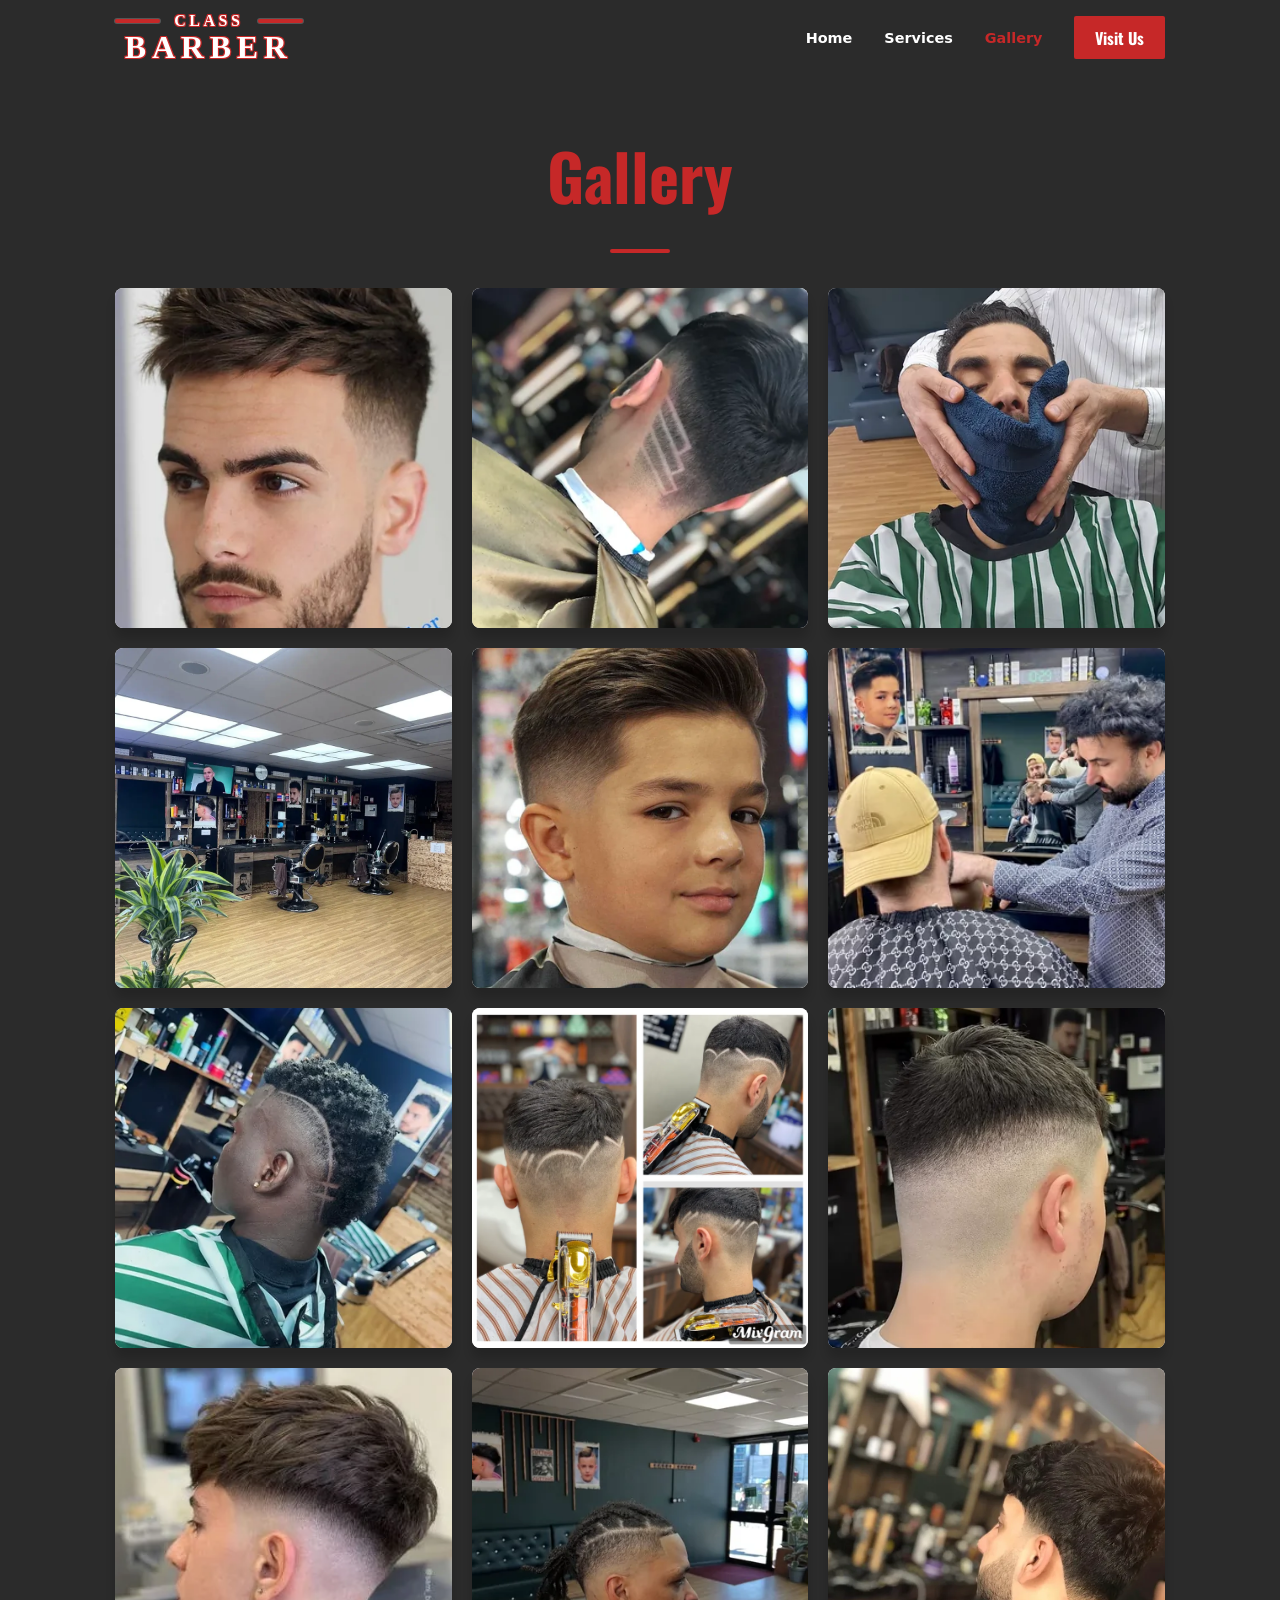
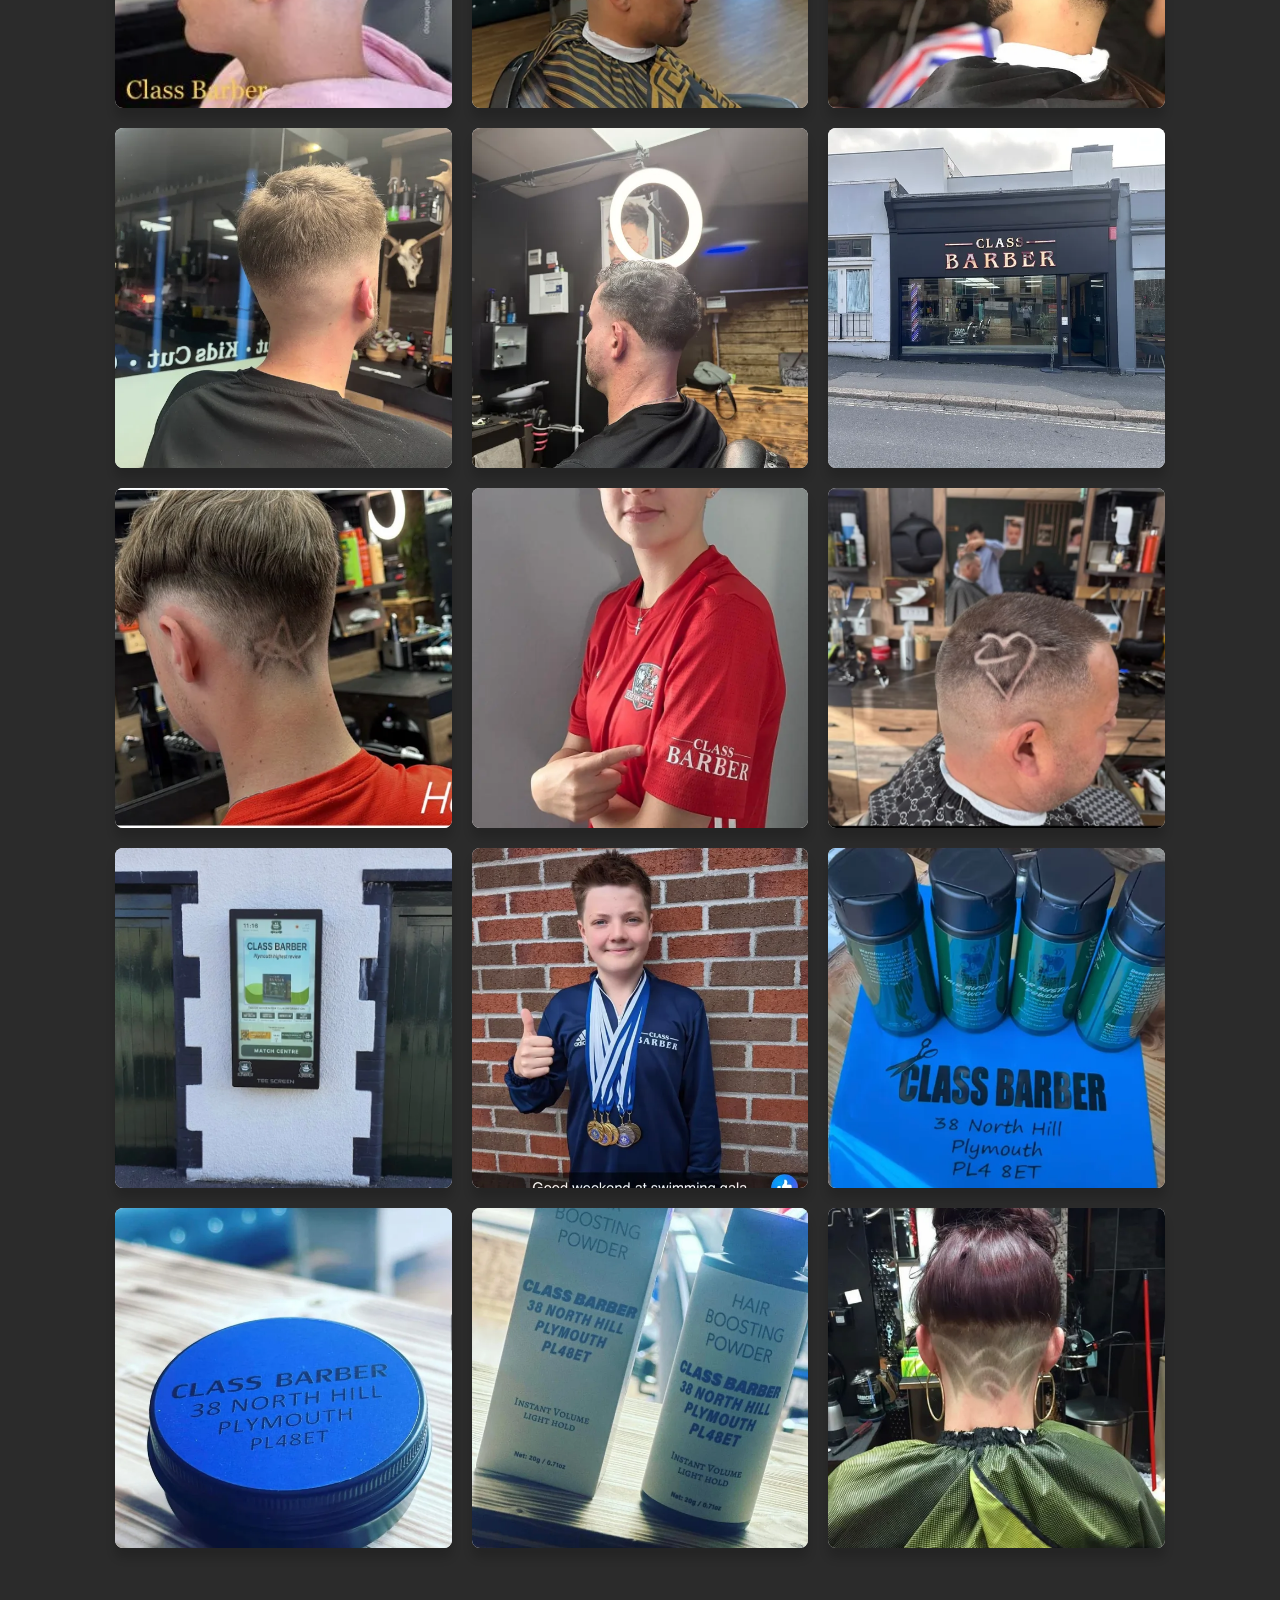
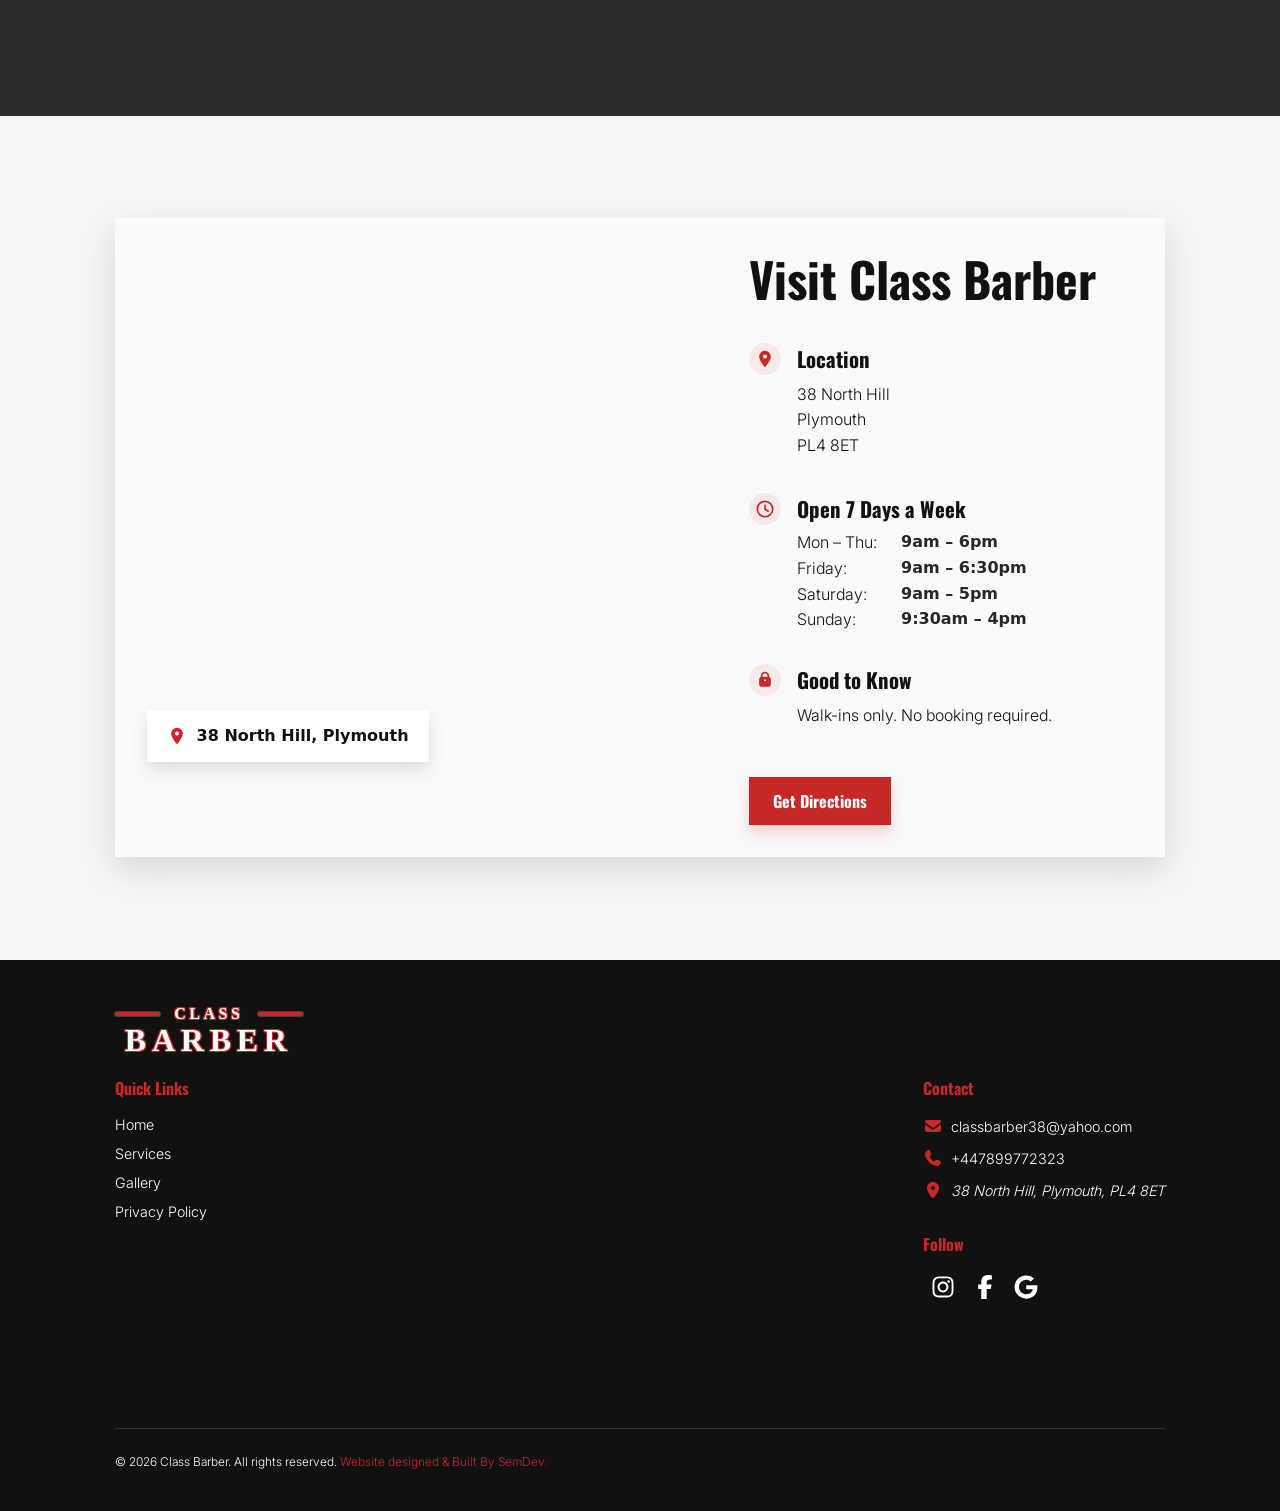
==== commit 2c7ea872: "FEAT: Add more gallery images, 404 and privacy policy" ====
--- a/gallery/index.html
+++ b/gallery/index.html
@@ -549,6 +549,132 @@
                 <img
                   src="/assets/images/class-barber-shop.webp"
                   alt="Class barber store front"
+                  class="gallery-image"
+                  loading="lazy"
+                  decoding="async"
+                  height="366"
+                  width="340"
+                />
+              </figure>
+            </li>
+
+            <li class="gallery-item">
+              <figure class="gallery-card">
+                <img
+                  src="/assets/images/class-barber-a-hair-design.webp"
+                  alt="Class barber A letter hair design"
+                  class="gallery-image"
+                  loading="lazy"
+                  decoding="async"
+                  height="366"
+                  width="340"
+                />
+              </figure>
+            </li>
+
+            <li class="gallery-item">
+              <figure class="gallery-card">
+                <img
+                  src="/assets/images/class-barber-football-shirt.webp"
+                  alt="Class barber football shirt sponsorship"
+                  class="gallery-image"
+                  loading="lazy"
+                  decoding="async"
+                  height="366"
+                  width="340"
+                />
+              </figure>
+            </li>
+
+            <li class="gallery-item">
+              <figure class="gallery-card">
+                <img
+                  src="/assets/images/class-barber-heart-hairdesign.webp"
+                  alt="Class barber Heart hair design"
+                  class="gallery-image"
+                  loading="lazy"
+                  decoding="async"
+                  height="366"
+                  width="340"
+                />
+              </figure>
+            </li>
+
+            <li class="gallery-item">
+              <figure class="gallery-card">
+                <img
+                  src="/assets/images/class-barber-sponsorship.webp"
+                  alt="Class barber wall advertisement"
+                  class="gallery-image"
+                  loading="lazy"
+                  decoding="async"
+                  height="366"
+                  width="340"
+                />
+              </figure>
+            </li>
+
+            <li class="gallery-item">
+              <figure class="gallery-card">
+                <img
+                  src="/assets/images/class-barber-sponsorship2.webp"
+                  alt="Class barber sport sponsorship"
+                  class="gallery-image"
+                  loading="lazy"
+                  decoding="async"
+                  height="366"
+                  width="340"
+                />
+              </figure>
+            </li>
+
+            <li class="gallery-item">
+              <figure class="gallery-card">
+                <img
+                  src="/assets/images/class-barber-styling-product.webp"
+                  alt="Class barber hair product"
+                  class="gallery-image"
+                  loading="lazy"
+                  decoding="async"
+                  height="366"
+                  width="340"
+                />
+              </figure>
+            </li>
+
+            <li class="gallery-item">
+              <figure class="gallery-card">
+                <img
+                  src="/assets/images/class-barber-styling-product2.webp"
+                  alt="Class barber hair wax"
+                  class="gallery-image"
+                  loading="lazy"
+                  decoding="async"
+                  height="366"
+                  width="340"
+                />
+              </figure>
+            </li>
+
+            <li class="gallery-item">
+              <figure class="gallery-card">
+                <img
+                  src="/assets/images/class-barber-styling-product3.webp"
+                  alt="Class barber texture powder"
+                  class="gallery-image"
+                  loading="lazy"
+                  decoding="async"
+                  height="366"
+                  width="340"
+                />
+              </figure>
+            </li>
+
+            <li class="gallery-item">
+              <figure class="gallery-card">
+                <img
+                  src="/assets/images/class-barber-undercut.webp"
+                  alt="Class barber female undercut"
                   class="gallery-image"
                   loading="lazy"
                   decoding="async"
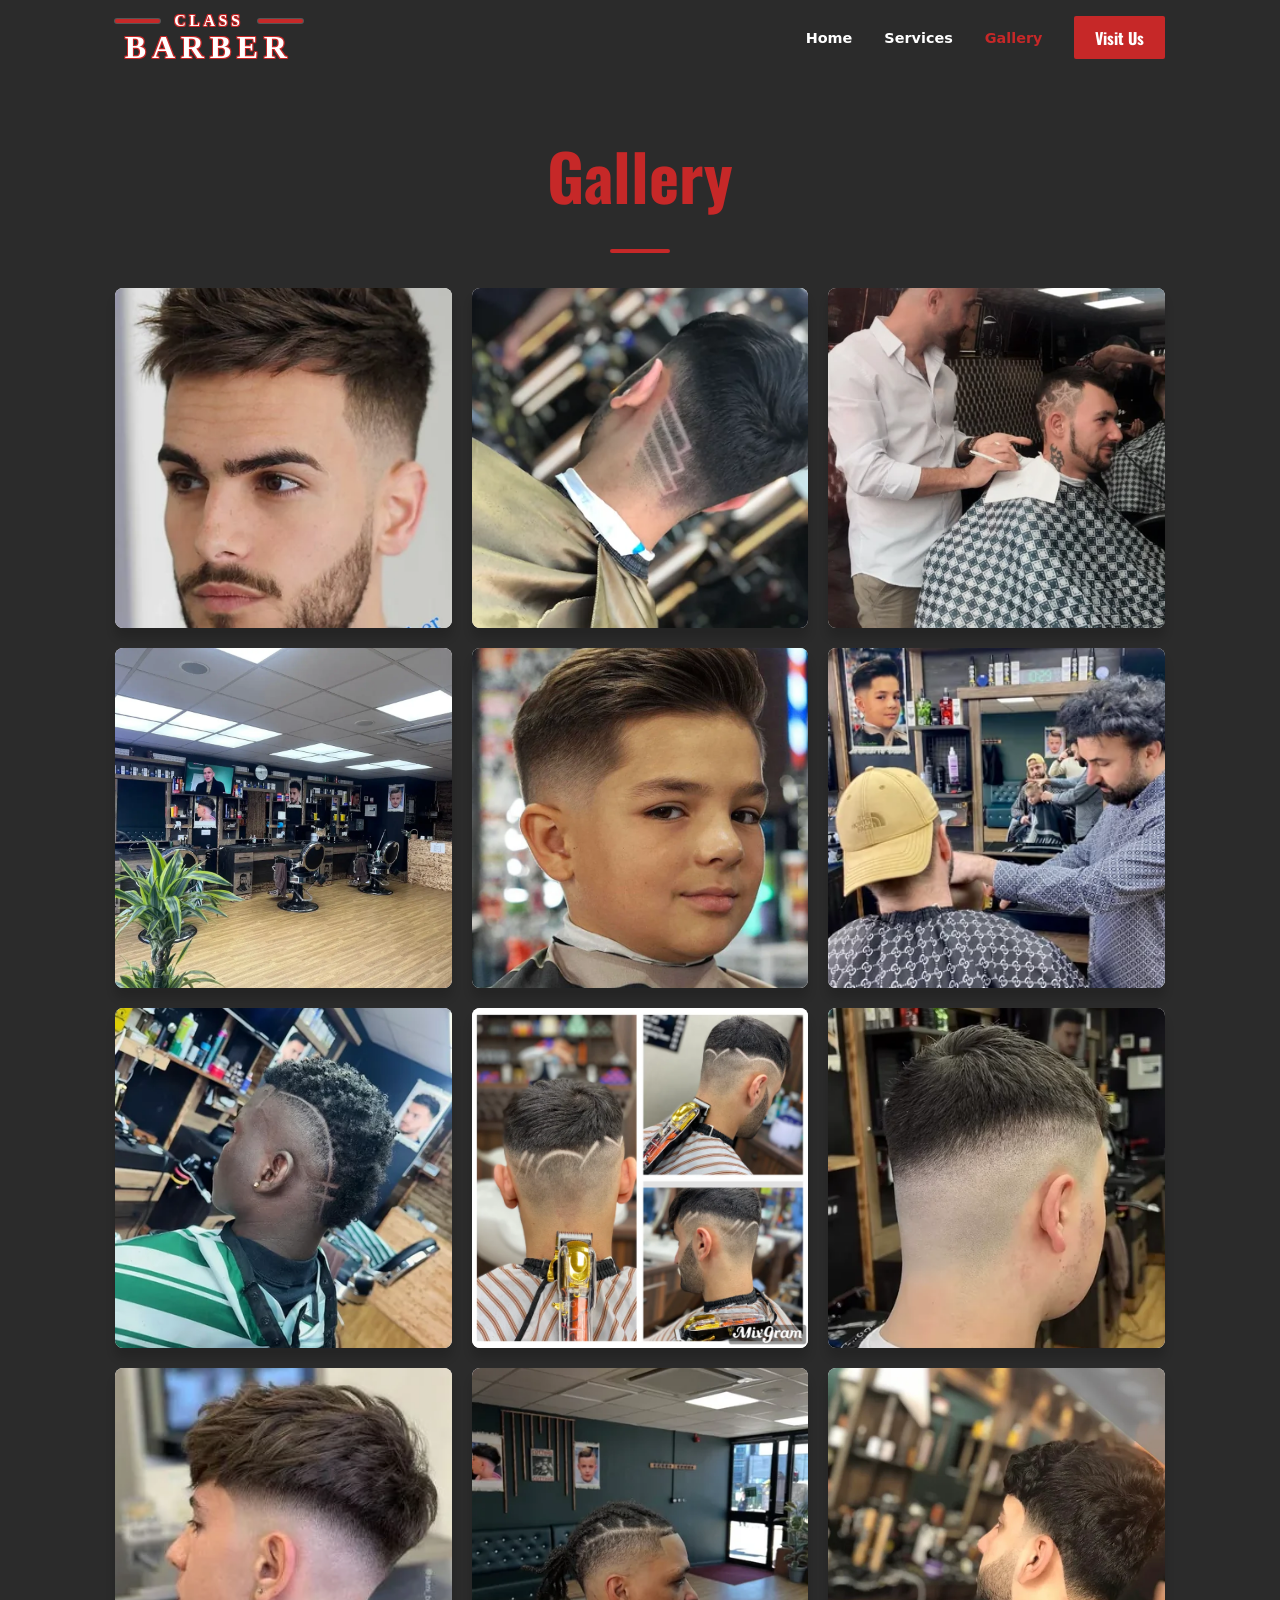
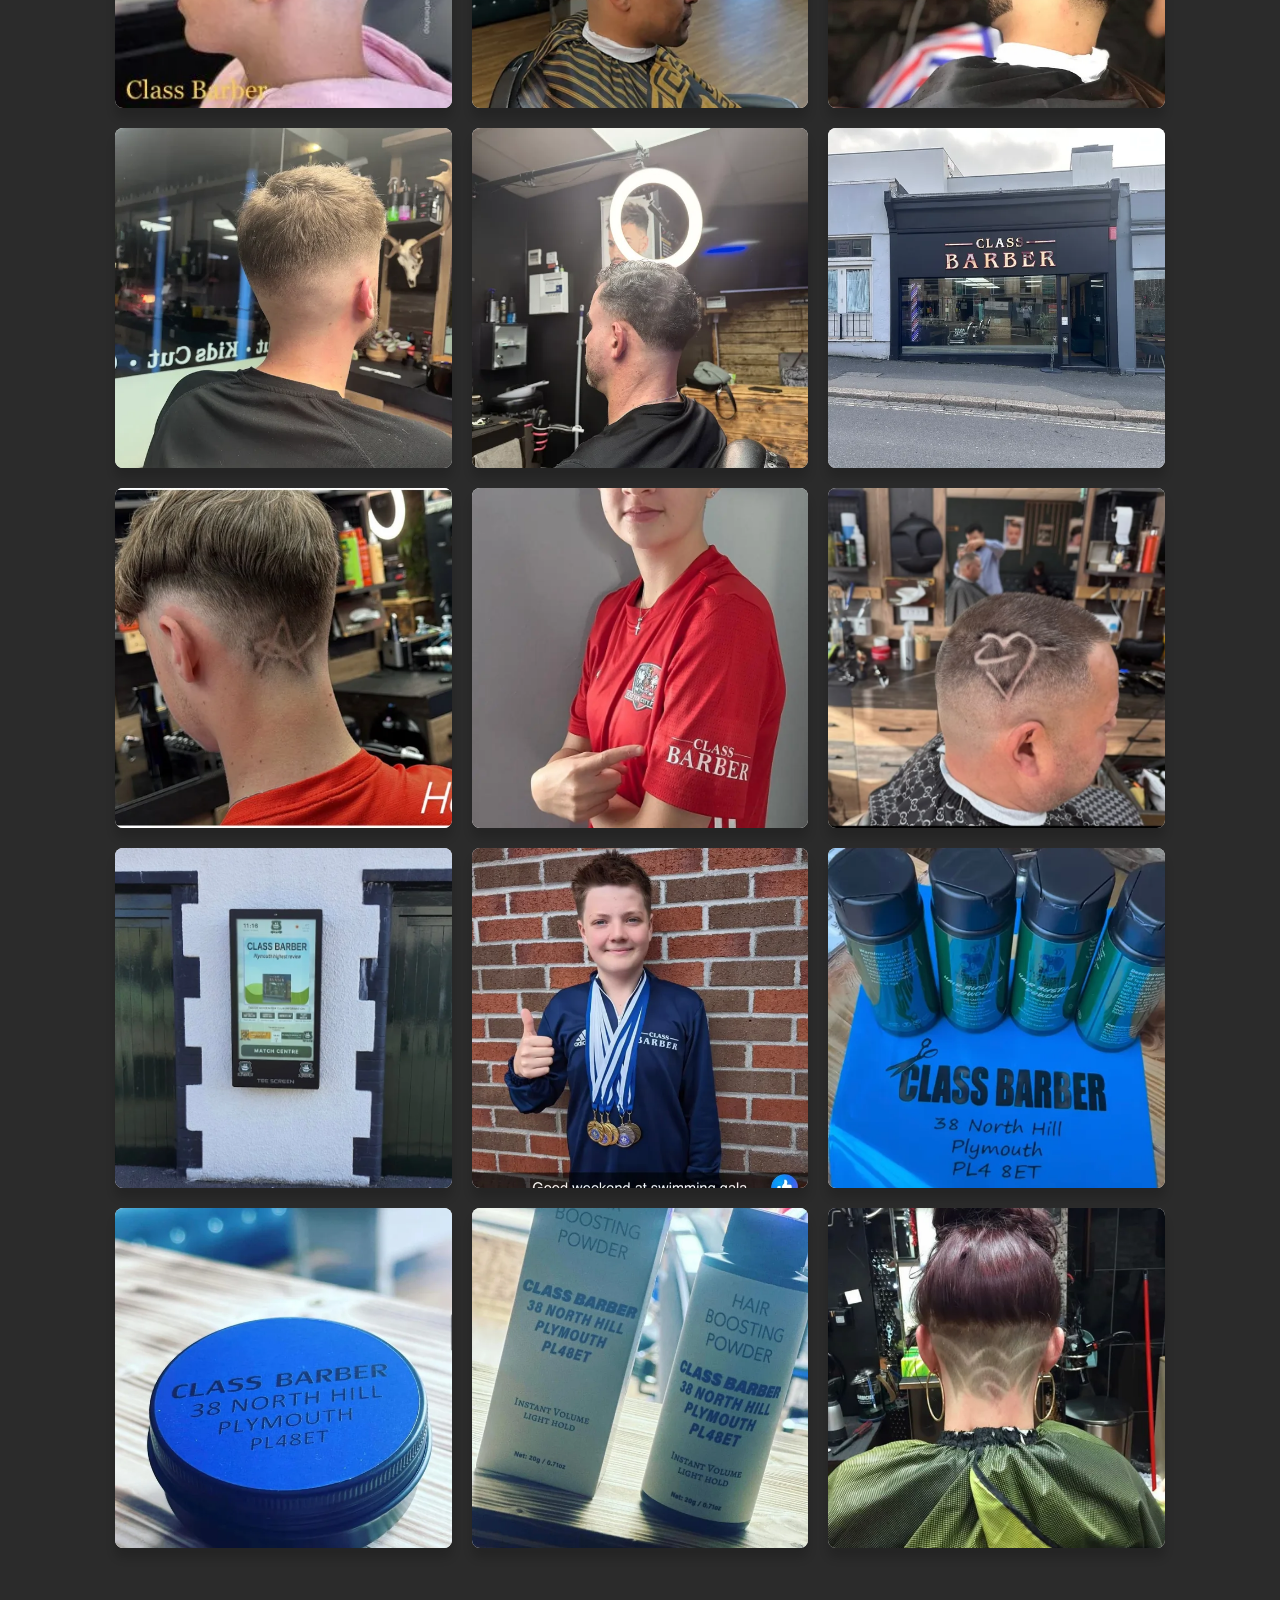
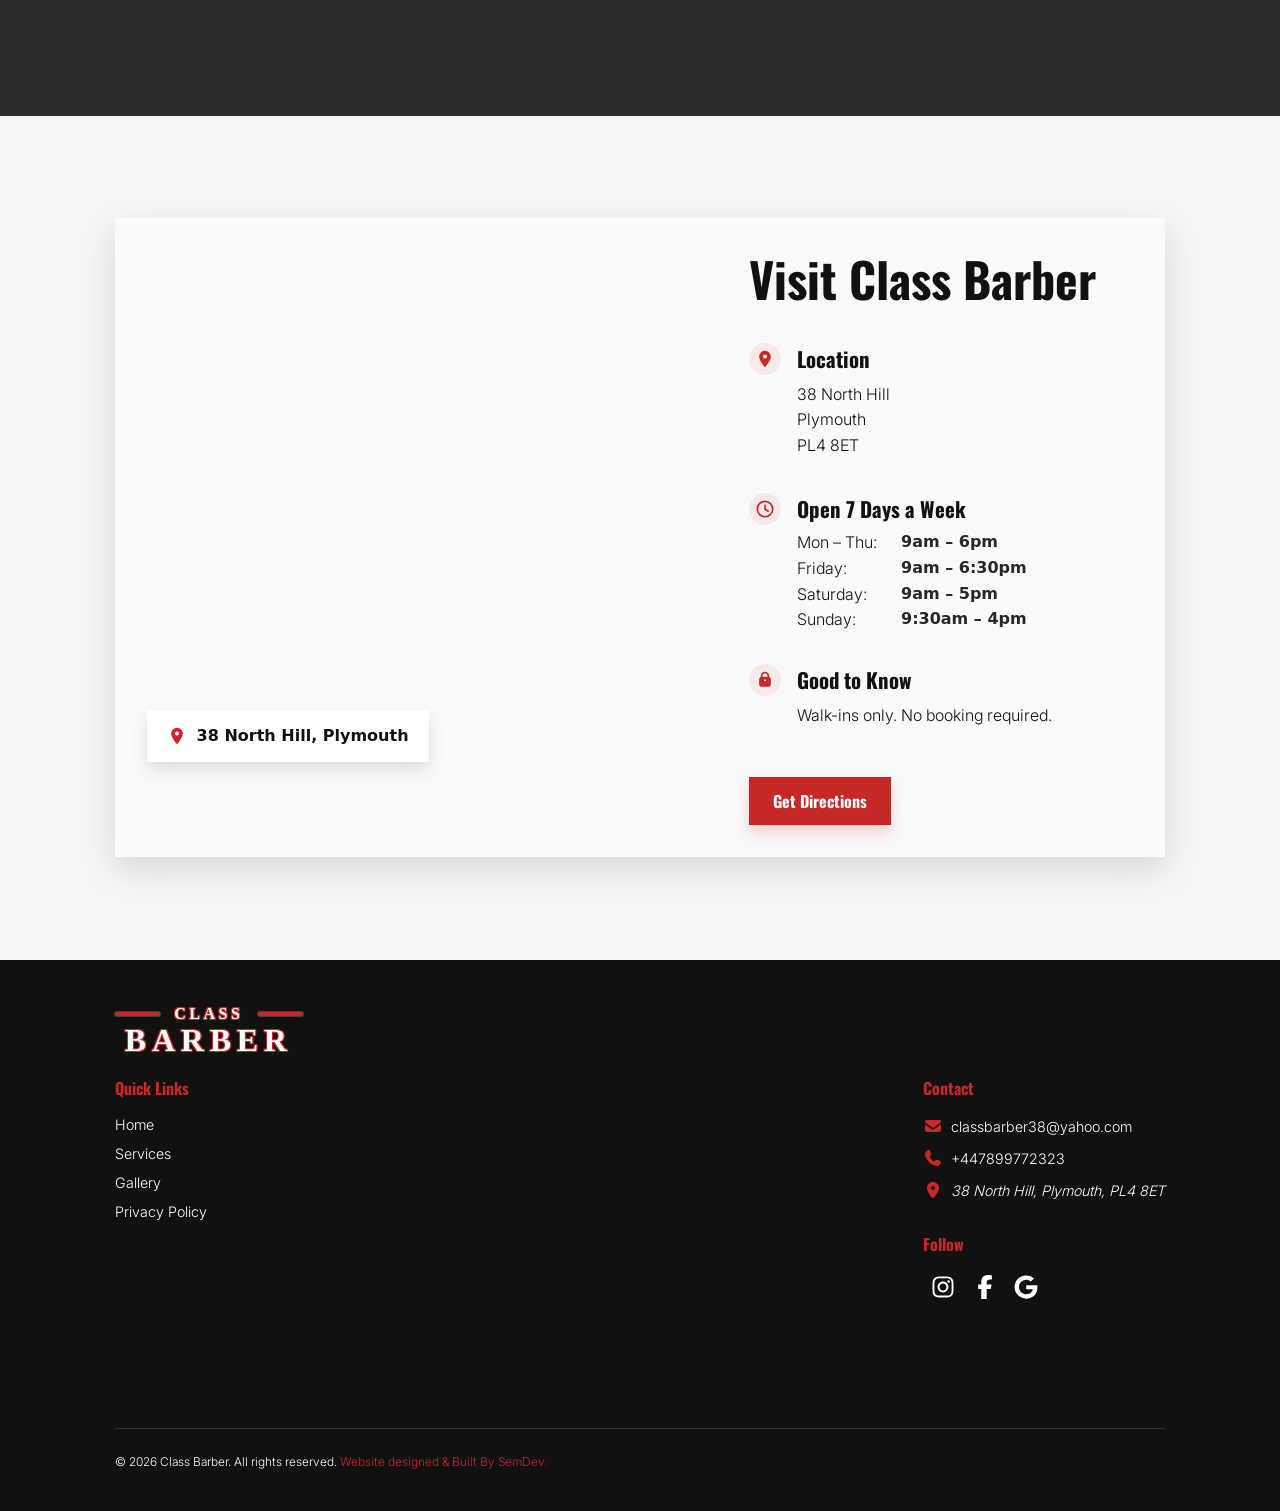
==== commit d4c0831c: "Change image and fix nav issue" ====
--- a/gallery/index.html
+++ b/gallery/index.html
@@ -379,8 +379,8 @@
             <li class="gallery-item">
               <figure class="gallery-card">
                 <img
-                  src="/assets/images/class-barber-hot-towel.webp"
-                  alt="Hot towel shave at Class Barber in Plymouth"
+                  src="/assets/images/class-barber-star-hair-design.webp"
+                  alt="Star hair design at class barber"
                   class="gallery-image"
                   fetchpriority="high"
                   decoding="async"
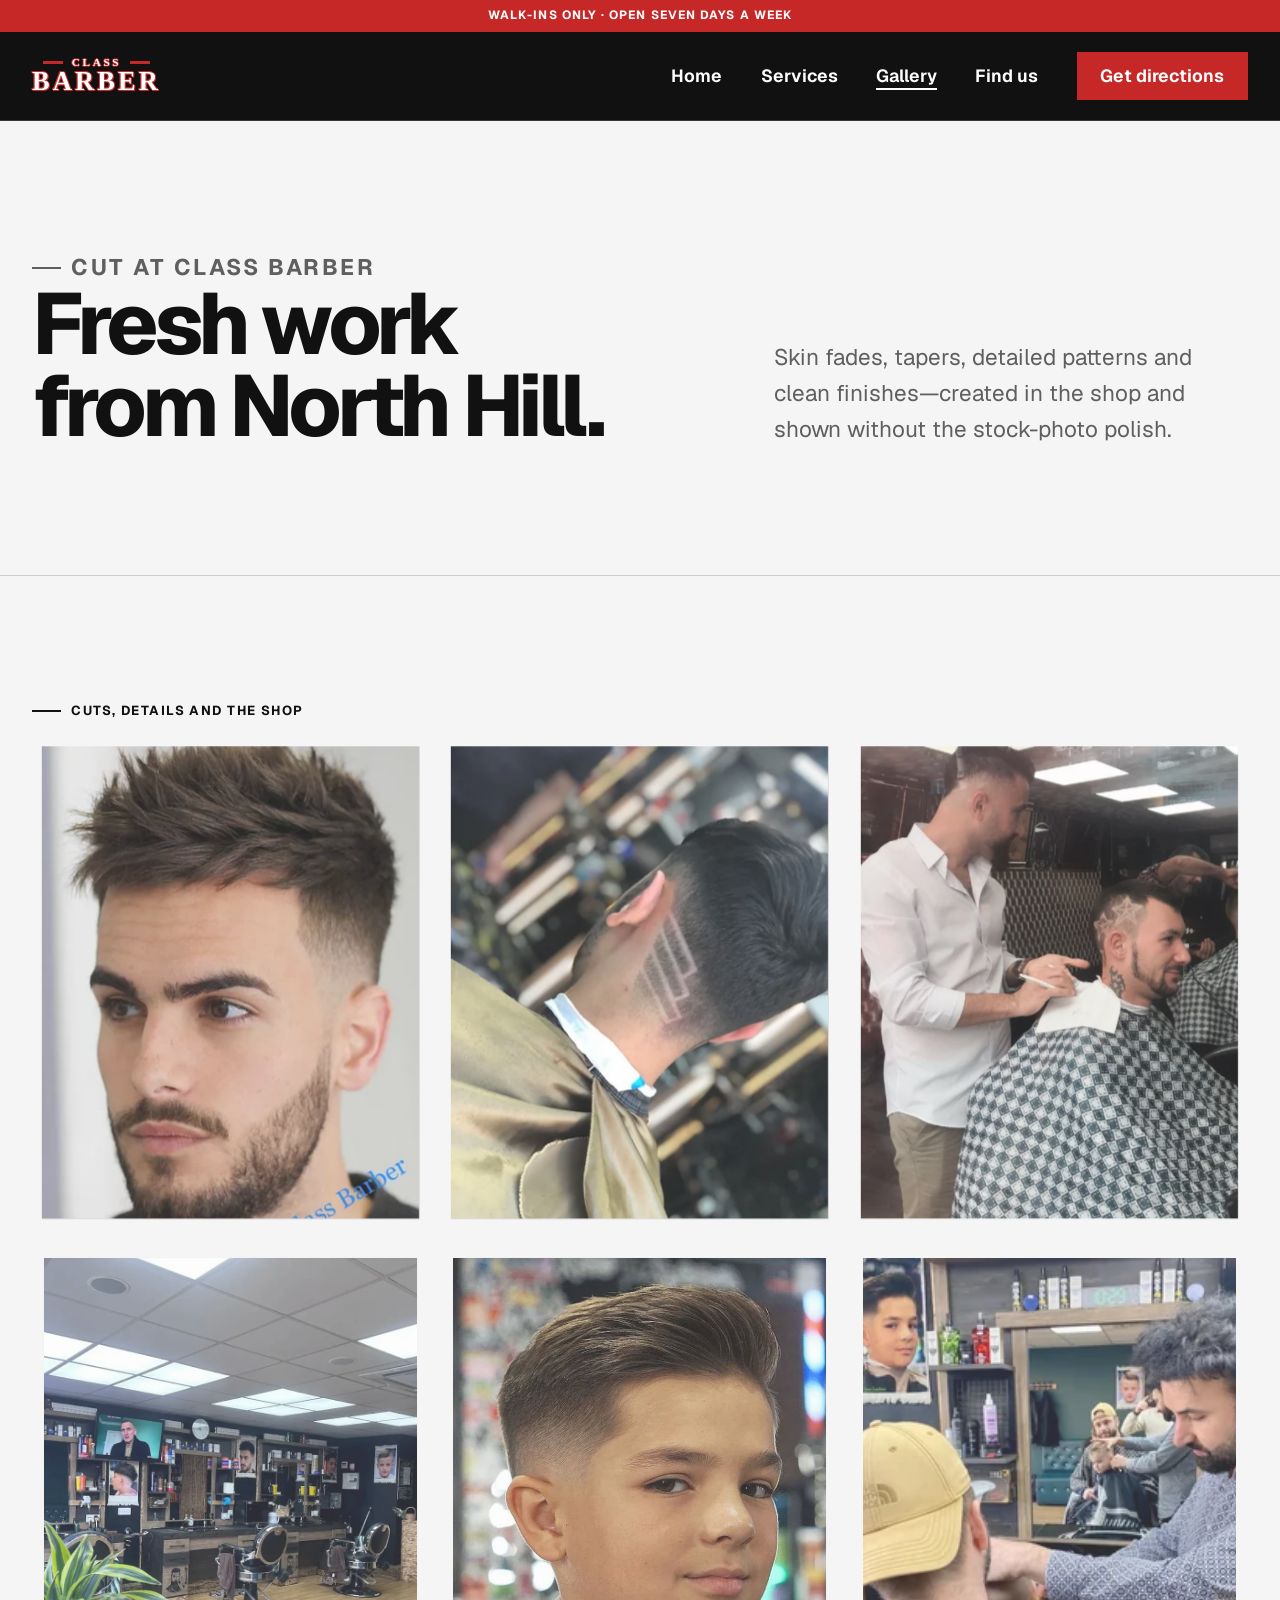
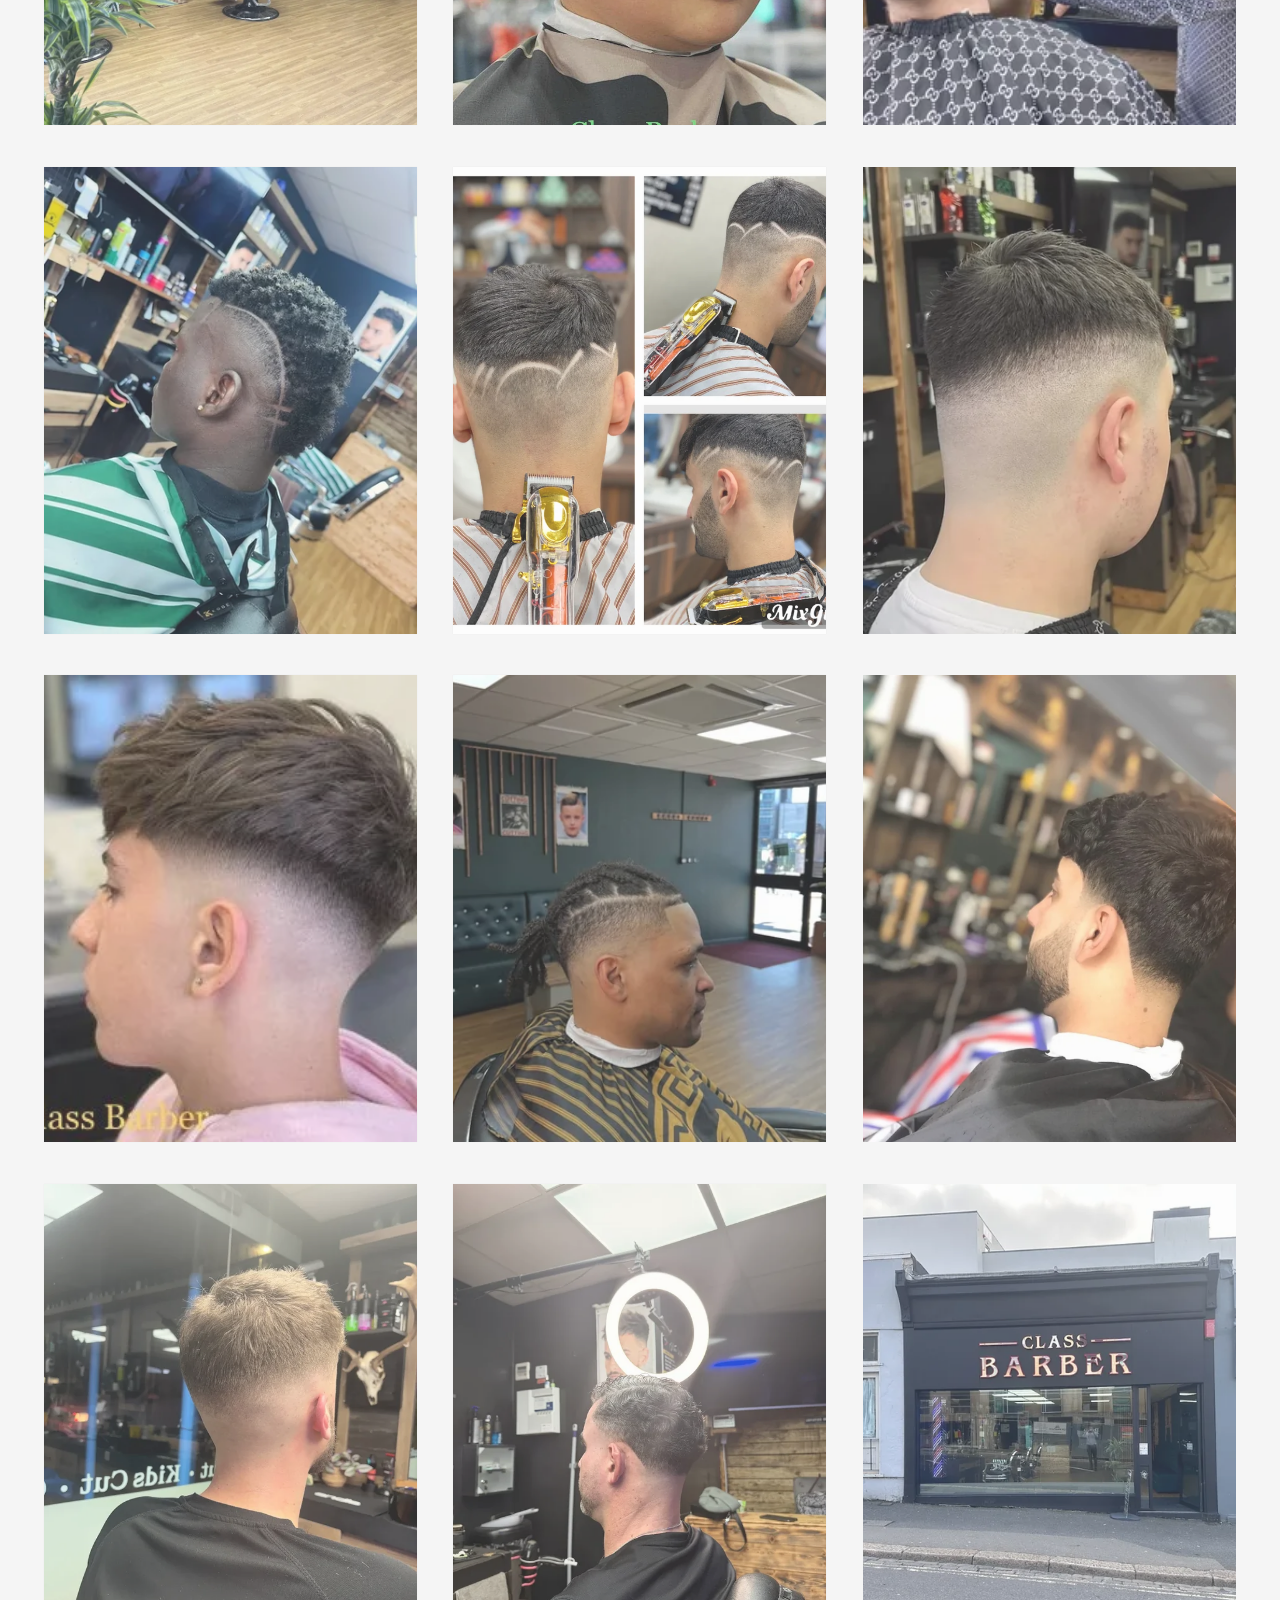
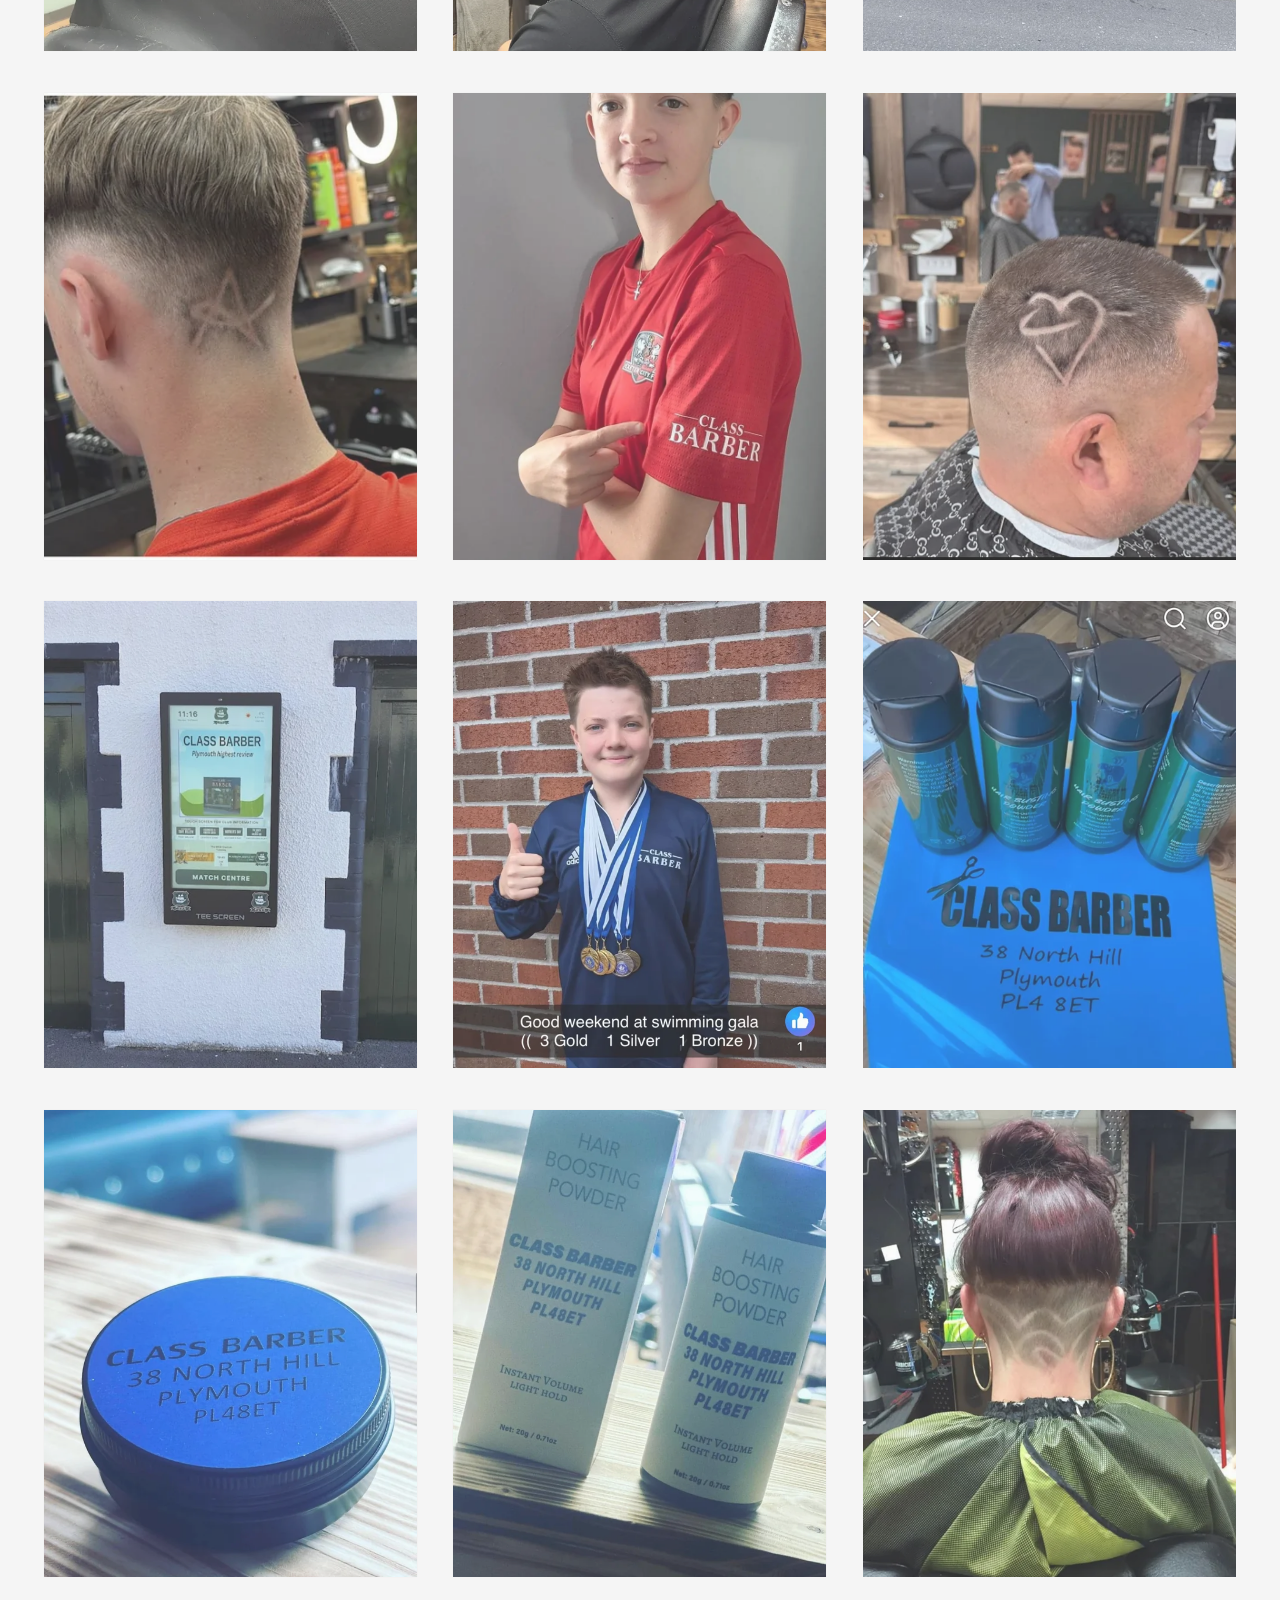
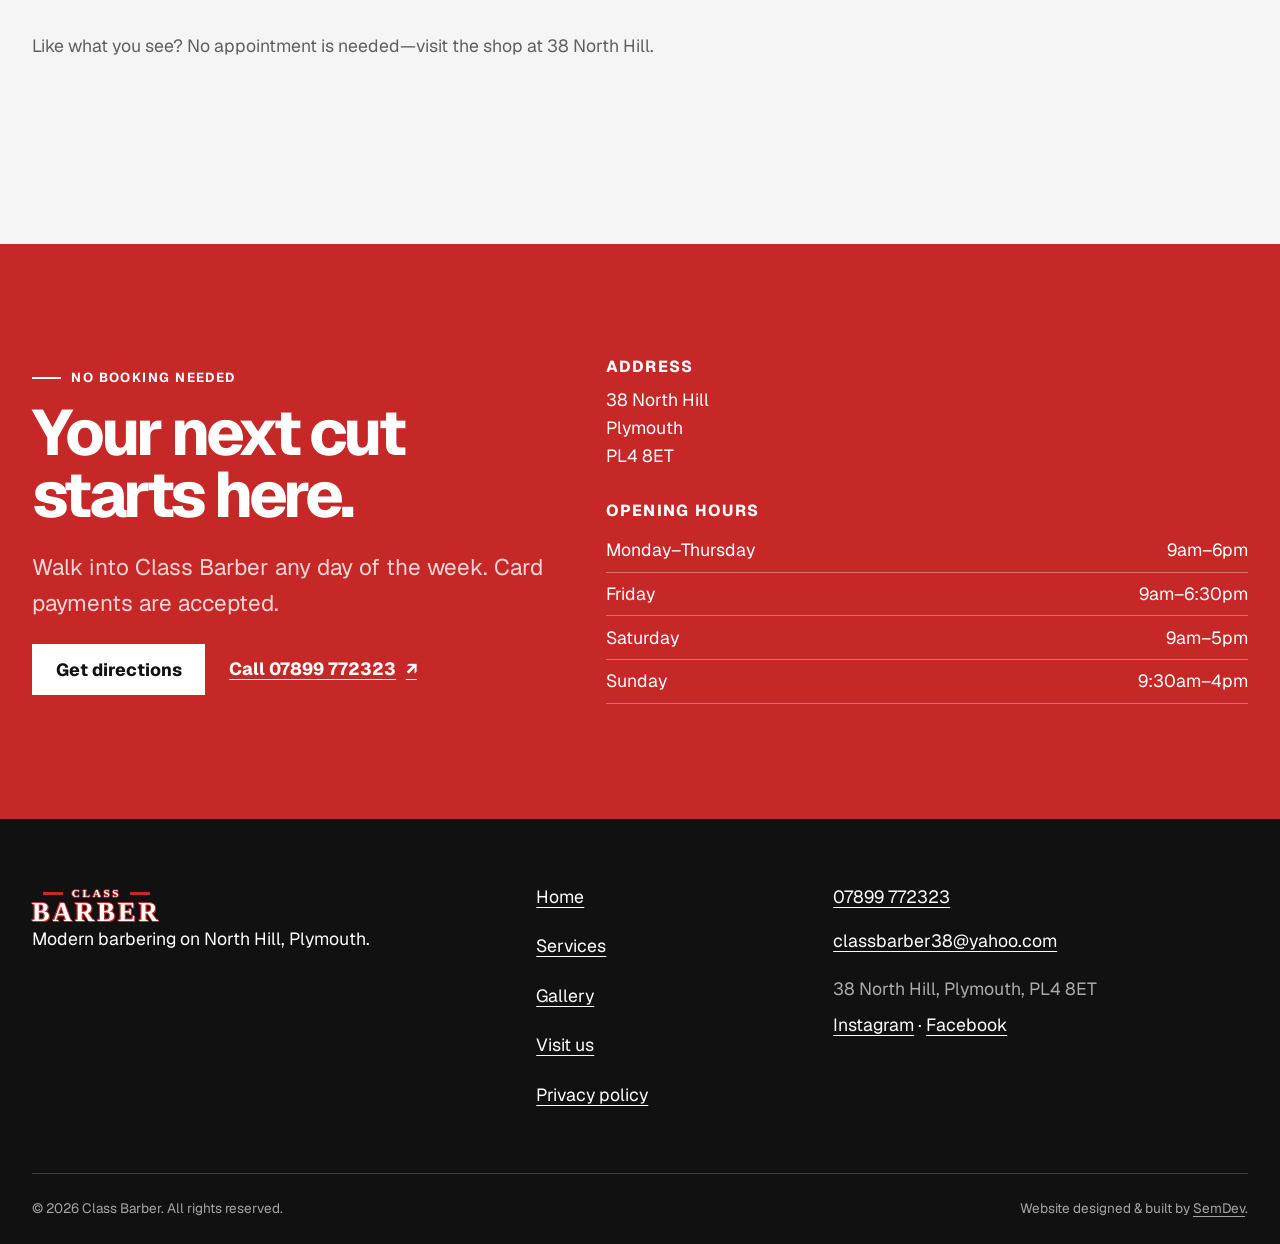
==== commit c93bc0cd: "new site" ====
--- a/gallery/index.html
+++ b/gallery/index.html
@@ -1,1009 +1,129 @@
 <!doctype html>
 <html lang="en-GB">
   <head>
-    <!-- Meta -->
-    <meta charset="UTF-8" />
-    <meta name="viewport" content="width=device-width, initial-scale=1.0" />
-    <meta name="color-scheme" content="dark light" />
+    <meta charset="utf-8">
+    <meta name="viewport" content="width=device-width, initial-scale=1">
+    <meta name="theme-color" content="#11100e">
+    <title>Gallery | Class Barber Plymouth</title>
+    <meta name="description" content="See recent skin fades, taper fades, beard trims, kids' cuts and custom hair designs by Class Barber in Plymouth.">
+    <link rel="canonical" href="https://classbarberuk.com/gallery/">
+    <link rel="icon" href="../assets/images/cb-favicon.png" type="image/png">
+    <link rel="preload" href="../assets/fonts/geist-variable.woff2" as="font" type="font/woff2" crossorigin>
+    <link rel="preload" href="../assets/images/class-barber-hair-design.webp" as="image" type="image/webp" fetchpriority="high">
+    <link rel="stylesheet" href="../assets/css/root.css">
+    <link rel="stylesheet" href="../assets/css/styles.css">
+  </head>
+  <body>
+    <a class="skip-link" href="#main-content">Skip to main content</a>
 
-    <!-- Primary SEO -->
-    <title>Gallery | Class Barber</title>
-    <meta
-      name="description"
-      content="Men’s haircuts, skin fades and beard trims in Plymouth. Over 15 years experience and 500+ 5-star reviews. Walk-in barbershop on North Hill."
-    />
-    <link rel="canonical" href="https://classbarberuk.com/gallery/" />
-    <meta
-      name="robots"
-      content="index, follow, max-snippet:-1, max-image-preview:large, max-video-preview:-1"
-    />
+    <div class="site-shell">
+      <header class="site-header">
+        <div class="notice-bar">Walk-ins only · Open seven days a week</div>
+        <div class="container nav-row">
+          <a class="wordmark" href="../" aria-label="Class Barber home"><span>Class</span><span>Barber</span></a>
+          <button class="nav-toggle" type="button" aria-expanded="false" aria-controls="primary-navigation">Menu</button>
+          <nav class="site-nav" id="primary-navigation" aria-label="Primary navigation">
+            <ul class="nav-list">
+              <li><a href="../">Home</a></li>
+              <li><a href="../#services">Services</a></li>
+              <li><a href="./" aria-current="page">Gallery</a></li>
+              <li><a href="../#visit">Find us</a></li>
+              <li><a class="button" href="https://www.google.com/maps/dir/?api=1&amp;destination=38+North+Hill,+Plymouth,+PL4+8ET" target="_blank" rel="noopener noreferrer">Get directions</a></li>
+            </ul>
+          </nav>
+        </div>
+      </header>
 
-    <!-- Icons & PWA -->
-    <link
-      rel="icon"
-      type="image/png"
-      sizes="32x32"
-      href="/assets/images/cb-favicon.png"
-    />
-    <link
-      rel="icon"
-      type="image/png"
-      sizes="192x192"
-      href="/assets/images/cb-favicon.png"
-    />
-    <link rel="apple-touch-icon" href="/assets/images/cb-favicon.png" />
-    <meta name="theme-color" content="#111111" />
-    <!-- Set depending on which they have -->
+      <main id="main-content">
+        <section class="gallery-hero" aria-labelledby="gallery-title">
+          <div class="container gallery-hero-grid">
+            <div>
+              <p class="eyebrow">Cut at Class Barber</p>
+              <h1 id="gallery-title">Fresh work from North Hill.</h1>
+            </div>
+            <p>Skin fades, tapers, detailed patterns and clean finishes—created in the shop and shown without the stock-photo polish.</p>
+          </div>
+        </section>
 
-    <!-- Global CSS -->
-    <link rel="preload" href="/assets/css/root.css" as="style" />
-    <link rel="stylesheet" href="/assets/css/root.css" />
-    <link rel="preload" href="/assets/css/global.css" as="style" />
-    <link rel="stylesheet" href="/assets/css/global.css" />
+        <section class="gallery-section" aria-labelledby="work-title">
+          <div class="container">
+            <h2 id="work-title" class="eyebrow">Cuts, details and the shop</h2>
+            <ul class="gallery-grid">
+              <li class="gallery-item motion-image"><figure><img src="../assets/images/class-barber-hair-design.webp" alt="Hair design by Class Barber in Plymouth" width="340" height="366" fetchpriority="high" decoding="async"></figure></li>
+              <li class="gallery-item motion-image"><figure><img src="../assets/images/class-barber-hair-design2.webp" alt="Pattern hair design by Class Barber" width="340" height="366" loading="lazy" decoding="async"></figure></li>
+              <li class="gallery-item motion-image"><figure><img src="../assets/images/class-barber-star-hair-design.webp" alt="Star hair design at Class Barber" width="340" height="366" loading="lazy" decoding="async"></figure></li>
+              <li class="gallery-item motion-image"><figure><img src="../assets/images/class-barber-interior.webp" alt="Interior of Class Barber in Plymouth" width="1360" height="1020" loading="lazy" decoding="async"></figure></li>
+              <li class="gallery-item motion-image"><figure><img src="../assets/images/class-barber-kids-cut.webp" alt="Kids' haircut by Class Barber" width="340" height="366" loading="lazy" decoding="async"></figure></li>
+              <li class="gallery-item motion-image"><figure><img src="../assets/images/class-barber-kids-cut2.webp" alt="Boy receiving a haircut at Class Barber" width="340" height="366" loading="lazy" decoding="async"></figure></li>
+              <li class="gallery-item motion-image"><figure><img src="../assets/images/class-barber-skin-fade.webp" alt="Burst fade by Class Barber in Plymouth" width="340" height="366" loading="lazy" decoding="async"></figure></li>
+              <li class="gallery-item motion-image"><figure><img src="../assets/images/class-barber-skinfade.webp" alt="Skin fade with hair design by Class Barber" width="547" height="547" loading="lazy" decoding="async"></figure></li>
+              <li class="gallery-item motion-image"><figure><img src="../assets/images/class-barber-skinfade1.webp" alt="Side view of a skin fade by Class Barber" width="340" height="366" loading="lazy" decoding="async"></figure></li>
+              <li class="gallery-item motion-image"><figure><img src="../assets/images/class-barber-skinfade2.webp" alt="Burst fade by Class Barber in Plymouth" width="340" height="366" loading="lazy" decoding="async"></figure></li>
+              <li class="gallery-item motion-image"><figure><img src="../assets/images/class-barber-skinfade3.webp" alt="Hair and beard taper by Class Barber" width="340" height="366" loading="lazy" decoding="async"></figure></li>
+              <li class="gallery-item motion-image"><figure><img src="../assets/images/class-barber-taperfade.webp" alt="Taper fade and beard trim by Class Barber" width="340" height="366" loading="lazy" decoding="async"></figure></li>
+              <li class="gallery-item motion-image"><figure><img src="../assets/images/class-barber-high-fade.webp" alt="High fade by Class Barber" width="340" height="366" loading="lazy" decoding="async"></figure></li>
+              <li class="gallery-item motion-image"><figure><img src="../assets/images/class-barber-taper2.webp" alt="Taper fade by Class Barber" width="340" height="366" loading="lazy" decoding="async"></figure></li>
+              <li class="gallery-item motion-image"><figure><img src="../assets/images/class-barber-shop.webp" alt="Class Barber shop front on North Hill in Plymouth" width="340" height="366" loading="lazy" decoding="async"></figure></li>
+              <li class="gallery-item motion-image"><figure><img src="../assets/images/class-barber-a-hair-design.webp" alt="Letter A hair design by Class Barber" width="340" height="366" loading="lazy" decoding="async"></figure></li>
+              <li class="gallery-item motion-image"><figure><img src="../assets/images/class-barber-football-shirt.webp" alt="Football shirt sponsored by Class Barber" width="340" height="366" loading="lazy" decoding="async"></figure></li>
+              <li class="gallery-item motion-image"><figure><img src="../assets/images/class-barber-heart-hairdesign.webp" alt="Heart hair design by Class Barber" width="340" height="366" loading="lazy" decoding="async"></figure></li>
+              <li class="gallery-item motion-image"><figure><img src="../assets/images/class-barber-sponsorship.webp" alt="Class Barber wall advertisement" width="340" height="366" loading="lazy" decoding="async"></figure></li>
+              <li class="gallery-item motion-image"><figure><img src="../assets/images/class-barber-sponsorship2.webp" alt="Class Barber sports sponsorship" width="340" height="366" loading="lazy" decoding="async"></figure></li>
+              <li class="gallery-item motion-image"><figure><img src="../assets/images/class-barber-styling-product.webp" alt="Hair styling product available at Class Barber" width="340" height="366" loading="lazy" decoding="async"></figure></li>
+              <li class="gallery-item motion-image"><figure><img src="../assets/images/class-barber-styling-product2.webp" alt="Hair wax available at Class Barber" width="340" height="366" loading="lazy" decoding="async"></figure></li>
+              <li class="gallery-item motion-image"><figure><img src="../assets/images/class-barber-styling-product3.webp" alt="Texture powder available at Class Barber" width="340" height="366" loading="lazy" decoding="async"></figure></li>
+              <li class="gallery-item motion-image"><figure><img src="../assets/images/class-barber-undercut.webp" alt="Undercut completed by Class Barber" width="340" height="366" loading="lazy" decoding="async"></figure></li>
+            </ul>
+            <p class="gallery-note">Like what you see? No appointment is needed—visit the shop at 38 North Hill.</p>
+          </div>
+        </section>
 
-    <!-- Page Specific CSS -->
-    <link rel="preload" href="/assets/css/gallery.css" as="style" />
-    <link rel="stylesheet" href="/assets/css/gallery.css" />
-
-    <!-- Fonts -->
-    <link
-      href="/assets/fonts/Inter-Light.woff2"
-      rel="preload"
-      as="font"
-      crossorigin
-      type="font/woff2"
-    />
-    <link
-      href="/assets/fonts/Inter-Bold.woff2"
-      rel="preload"
-      as="font"
-      crossorigin
-      type="font/woff2"
-    />
-    <link
-      href="/assets/fonts/Oswald-Bold.woff2"
-      rel="preload"
-      as="font"
-      crossorigin
-      type="font/woff2"
-    />
-
-    <!-- ===== Open Graph (Facebook/LinkedIn) ===== -->
-    <meta property="og:type" content="website" />
-    <meta property="og:site_name" content="Class Barber" />
-    <meta property="og:url" content="https://classbarberuk.com/" />
-    <meta
-      property="og:title"
-      content="Class Barber | Men’s Haircuts & Skin Fades in Plymouth"
-    />
-    <meta
-      property="og:description"
-      content="Men’s haircuts, skin fades and beard trims in Plymouth. Over 15 years experience and 500+ 5-star reviews. Walk-in barbershop on North Hill."
-    />
-    <meta
-      property="og:image"
-      content="https://classbarberuk.com/assets/images/class-barber-interior.webp"
-    />
-    <!-- 1200×630 recommended -->
-    <meta property="og:image:width" content="1360" />
-    <meta property="og:image:height" content="1020" />
-    <meta
-      property="og:image:alt"
-      content="The interior of Class Barber in Plymouth"
-    />
-    <meta property="og:locale" content="en_GB" />
-    <meta property="og:updated_time" content="2026-03-12T09:00:00+00:00" />
-
-    <!-- ===== Structured Data (JSON-LD) ===== -->
-    <script type="application/ld+json">
-      {
-        "@context": "https://schema.org",
-        "@type": "BreadcrumbList",
-        "@id": "https://classbarberuk.com/gallery/#breadcrumb",
-        "itemListElement": [
-          {
-            "@type": "ListItem",
-            "position": 1,
-            "name": "Home",
-            "item": "https://classbarberuk.com/"
-          },
-          {
-            "@type": "ListItem",
-            "position": 2,
-            "name": "Gallery",
-            "item": "https://classbarberuk.com/gallery/"
-          }
-        ]
-      }
-    </script>
-
-    <script type="application/ld+json">
-      {
-        "@context": "https://schema.org",
-        "@type": "CollectionPage",
-        "@id": "https://classbarberuk.com/gallery/#webpage",
-        "url": "https://classbarberuk.com/gallery/",
-        "name": "Gallery | Class Barber",
-        "headline": "Class Barber Gallery",
-        "description": "Browse haircut and grooming photos from Class Barber in Plymouth, including skin fades, taper fades, hair design, beard grooming, kids' cuts, and hot towel shaves.",
-        "isPartOf": {
-          "@id": "https://classbarberuk.com/#website"
-        },
-        "about": {
-          "@id": "https://classbarberuk.com/#hair-salon"
-        },
-        "breadcrumb": {
-          "@id": "https://classbarberuk.com/gallery/#breadcrumb"
-        },
-        "inLanguage": "en-GB",
-        "mainEntity": {
-          "@type": "ItemList",
-          "name": "Class Barber Gallery Images",
-          "numberOfItems": 15,
-          "itemListOrder": "https://schema.org/ItemListOrderAscending",
-          "itemListElement": [
-            {
-              "@type": "ImageObject",
-              "position": 1,
-              "name": "Hair design by Class Barber in Plymouth",
-              "caption": "Hair design by Class Barber in Plymouth",
-              "contentUrl": "https://classbarberuk.com/assets/images/class-barber-hair-design.webp"
-            },
-            {
-              "@type": "ImageObject",
-              "position": 2,
-              "name": "Pattern hair design by Class Barber",
-              "caption": "Pattern hair design by Class Barber",
-              "contentUrl": "https://classbarberuk.com/assets/images/class-barber-hair-design2.webp"
-            },
-            {
-              "@type": "ImageObject",
-              "position": 3,
-              "name": "Hot towel shave at Class Barber in Plymouth",
-              "caption": "Hot towel shave at Class Barber in Plymouth",
-              "contentUrl": "https://classbarberuk.com/assets/images/class-barber-hot-towel.webp"
-            },
-            {
-              "@type": "ImageObject",
-              "position": 4,
-              "name": "Class Barber interior",
-              "caption": "Interior of Class Barber in Plymouth",
-              "contentUrl": "https://classbarberuk.com/assets/images/class-barber-interior.webp"
-            },
-            {
-              "@type": "ImageObject",
-              "position": 5,
-              "name": "Kids fade by Class Barber",
-              "caption": "Kids fade by Class Barber",
-              "contentUrl": "https://classbarberuk.com/assets/images/class-barber-kids-cut.webp"
-            },
-            {
-              "@type": "ImageObject",
-              "position": 6,
-              "name": "Kids haircut by Class Barber",
-              "caption": "Kids haircut by Class Barber",
-              "contentUrl": "https://classbarberuk.com/assets/images/class-barber-kids-cut2.webp"
-            },
-            {
-              "@type": "ImageObject",
-              "position": 7,
-              "name": "Burst fade with hair design",
-              "caption": "Burst fade with hair design by Class Barber",
-              "contentUrl": "https://classbarberuk.com/assets/images/class-barber-skin-fade.webp"
-            },
-            {
-              "@type": "ImageObject",
-              "position": 8,
-              "name": "Skin fade with hair design by Class Barber",
-              "caption": "Skin fade with hair design by Class Barber",
-              "contentUrl": "https://classbarberuk.com/assets/images/class-barber-skinfade.webp"
-            },
-            {
-              "@type": "ImageObject",
-              "position": 9,
-              "name": "Side view of a skin fade by Class Barber",
-              "caption": "Side view of a skin fade by Class Barber",
-              "contentUrl": "https://classbarberuk.com/assets/images/class-barber-skinfade1.webp"
-            },
-            {
-              "@type": "ImageObject",
-              "position": 10,
-              "name": "Burst fade by Class Barber",
-              "caption": "Burst fade by Class Barber",
-              "contentUrl": "https://classbarberuk.com/assets/images/class-barber-skinfade2.webp"
-            },
-            {
-              "@type": "ImageObject",
-              "position": 11,
-              "name": "Taper fade and beard trim by Class Barber",
-              "caption": "Taper fade and beard trim by Class Barber",
-              "contentUrl": "https://classbarberuk.com/assets/images/class-barber-skinfade3.webp"
-            },
-            {
-              "@type": "ImageObject",
-              "position": 12,
-              "name": "Taper fade by Class Barber",
-              "caption": "Taper fade by Class Barber",
-              "contentUrl": "https://classbarberuk.com/assets/images/class-barber-taperfade.webp"
-            },
-            {
-              "@type": "ImageObject",
-              "position": 13,
-              "name": "High fade by Class Barber",
-              "caption": "High fade by Class Barber",
-              "contentUrl": "https://classbarberuk.com/assets/images/class-barber-high-fade.webp"
-            },
-            {
-              "@type": "ImageObject",
-              "position": 14,
-              "name": "Taper fade by Class Barber",
-              "caption": "Taper fade by Class Barber",
-              "contentUrl": "https://classbarberuk.com/assets/images/class-barber-taper2.webp"
-            },
-            {
-              "@type": "ImageObject",
-              "position": 15,
-              "name": "Class Barber storefront",
-              "caption": "Class Barber storefront in Plymouth",
-              "contentUrl": "https://classbarberuk.com/assets/images/class-barber-shop.webp"
-            }
-          ]
-        }
-      }
-    </script>
-  </head>
-
-  <body>
-    <a href="#main-content" class="skip-link">Skip to main content</a>
-    <!-- Nav1 Component Start -->
-    <!-- Nav1 Component Start -->
-
-    <!-- Header -->
-    <header id="nav1-navigation">
-      <div class="nav1-container">
-        <!-- Logo -->
-        <a href="/" class="nav1-logo class-barber-logo">
-          <span class="class-barber-logo__top">
-            <span class="class-barber-logo__line" aria-hidden="true"></span>
-            <span class="class-barber-logo__class">CLASS</span>
-            <span class="class-barber-logo__line" aria-hidden="true"></span>
-          </span>
-
-          <span class="class-barber-logo__bottom">BARBER</span>
-        </a>
-
-        <!-- Nav Menu -->
-        <div class="nav-and-button-con">
-          <nav class="nav1-nav" aria-label="Primary">
-            <!-- Toggle Button -->
-            <button
-              class="nav1-toggle"
-              aria-label="Toggle Navigation"
-              aria-controls="nav-menu"
-              aria-expanded="false"
-            >
-              <span class="nav1-toggle-box">
-                <span class="nav1-line" aria-hidden="true"></span>
-                <span class="nav1-line" aria-hidden="true"></span>
-                <span class="nav1-line" aria-hidden="true"></span>
-              </span>
-            </button>
-
-            <div class="nav1-ul-wrapper" id="nav-menu">
-              <ul class="nav1-ul">
-                <!-- Home -->
-                <li>
-                  <a href="/" class="nav-link">Home</a>
-                </li>
-                <li><a class="nav-link" href="/#services">Services</a></li>
-                <li>
-                  <a
-                    class="nav-link active"
-                    aria-current="page"
-                    href="/gallery/"
-                    >Gallery</a
-                  >
-                </li>
-              </ul>
-              <div class="header-btn">
-                <a
-                  href="/#location"
-                  class="nav1-cta-button"
-                  aria-label="Go to barbershop location"
-                  >Visit Us</a
-                >
+        <section class="visit" id="visit" aria-labelledby="visit-title">
+          <div class="container visit-grid">
+            <div>
+              <p class="eyebrow">No booking needed</p>
+              <h2 id="visit-title">Your next cut starts here.</h2>
+              <p class="visit-lead">Walk into Class Barber any day of the week. Card payments are accepted.</p>
+              <div class="visit-actions">
+                <a class="button button--light" href="https://www.google.com/maps/dir/?api=1&amp;destination=38+North+Hill,+Plymouth,+PL4+8ET" target="_blank" rel="noopener noreferrer">Get directions</a>
+                <a class="text-link" href="tel:+447899772323">Call 07899 772323</a>
               </div>
             </div>
-          </nav>
-
-          <div class="header-btn">
-            <a
-              href="/#location"
-              class="nav1-cta-button sweep-to-top"
-              aria-label="Go to barbershop location"
-              >Visit Us</a
-            >
-          </div>
-        </div>
-      </div>
-    </header>
-    <div class="nav1-overlay" id="nav-overlay" aria-hidden="true"></div>
-
-    <!-- Nav1 Component End -->
-    <!-- Nav1 Component End -->
-
-    <!-- Main Content -->
-    <main id="main-content" role="main" tabindex="-1">
-      <!-- Gallery -->
-      <!-- Gallery -->
-      <section id="gallery" aria-labelledby="gallery-heading">
-        <div class="container">
-          <div>
-            <h2 id="gallery-heading" class="gallery-heading">
-              <span class="brand-accent">Gallery</span>
-            </h2>
-
-            <!-- Divider bar -->
-            <div class="gallery-divider" aria-hidden="true"></div>
-          </div>
-
-          <ul class="gallery-grid">
-            <li class="gallery-item">
-              <figure class="gallery-card">
-                <img
-                  src="/assets/images/class-barber-hair-design.webp"
-                  alt="Hair design by Class Barber in Plymouth"
-                  class="gallery-image"
-                  fetchpriority="high"
-                  decoding="async"
-                  height="366"
-                  width="340"
-                />
-              </figure>
-            </li>
-
-            <li class="gallery-item">
-              <figure class="gallery-card">
-                <img
-                  src="/assets/images/class-barber-hair-design2.webp"
-                  alt="Pattern hair design by Class Barber"
-                  class="gallery-image"
-                  fetchpriority="high"
-                  decoding="async"
-                  height="366"
-                  width="340"
-                />
-              </figure>
-            </li>
-
-            <li class="gallery-item">
-              <figure class="gallery-card">
-                <img
-                  src="/assets/images/class-barber-star-hair-design.webp"
-                  alt="Star hair design at class barber"
-                  class="gallery-image"
-                  fetchpriority="high"
-                  decoding="async"
-                  height="366"
-                  width="340"
-                />
-              </figure>
-            </li>
-
-            <li class="gallery-item">
-              <figure class="gallery-card">
-                <img
-                  src="/assets/images/class-barber-interior.webp"
-                  alt="class barber interior"
-                  class="gallery-image"
-                  loading="lazy"
-                  decoding="async"
-                  height="366"
-                  width="340"
-                />
-              </figure>
-            </li>
-
-            <li class="gallery-item">
-              <figure class="gallery-card">
-                <img
-                  src="/assets/images/class-barber-kids-cut.webp"
-                  alt="Kids haircut by Class Barber"
-                  class="gallery-image"
-                  loading="lazy"
-                  decoding="async"
-                  height="366"
-                  width="340"
-                />
-              </figure>
-            </li>
-
-            <li class="gallery-item">
-              <figure class="gallery-card">
-                <img
-                  src="/assets/images/class-barber-kids-cut2.webp"
-                  alt="Kids haircut by Class Barber"
-                  class="gallery-image"
-                  loading="lazy"
-                  decoding="async"
-                  height="366"
-                  width="340"
-                />
-              </figure>
-            </li>
-
-            <li class="gallery-item">
-              <figure class="gallery-card">
-                <img
-                  src="/assets/images/class-barber-skin-fade.webp"
-                  alt="Burst fade by Class Barber in Plymouth"
-                  class="gallery-image"
-                  loading="lazy"
-                  decoding="async"
-                  height="366"
-                  width="340"
-                />
-              </figure>
-            </li>
-
-            <li class="gallery-item">
-              <figure class="gallery-card">
-                <img
-                  src="/assets/images/class-barber-skinfade.webp"
-                  alt="skin fade with hair design by class barber"
-                  class="gallery-image"
-                  loading="lazy"
-                  decoding="async"
-                  height="366"
-                  width="340"
-                />
-              </figure>
-            </li>
-
-            <li class="gallery-item">
-              <figure class="gallery-card">
-                <img
-                  src="/assets/images/class-barber-skinfade1.webp"
-                  alt="Side view of a skin fade by class barber"
-                  class="gallery-image"
-                  loading="lazy"
-                  decoding="async"
-                  height="366"
-                  width="340"
-                />
-              </figure>
-            </li>
-
-            <li class="gallery-item">
-              <figure class="gallery-card">
-                <img
-                  src="/assets/images/class-barber-skinfade2.webp"
-                  alt="Burst fade by Class Barber in Plymouth"
-                  class="gallery-image"
-                  loading="lazy"
-                  decoding="async"
-                  height="366"
-                  width="340"
-                />
-              </figure>
-            </li>
-
-            <li class="gallery-item">
-              <figure class="gallery-card">
-                <img
-                  src="/assets/images/class-barber-skinfade3.webp"
-                  alt="Hair and beard taper by class barber"
-                  class="gallery-image"
-                  loading="lazy"
-                  decoding="async"
-                  height="366"
-                  width="340"
-                />
-              </figure>
-            </li>
-
-            <li class="gallery-item">
-              <figure class="gallery-card">
-                <img
-                  src="/assets/images/class-barber-taperfade.webp"
-                  alt="Taper fade and beard trim by Class Barber"
-                  class="gallery-image"
-                  loading="lazy"
-                  decoding="async"
-                  height="366"
-                  width="340"
-                />
-              </figure>
-            </li>
-
-            <li class="gallery-item">
-              <figure class="gallery-card">
-                <img
-                  src="/assets/images/class-barber-high-fade.webp"
-                  alt="High fade by class barber"
-                  class="gallery-image"
-                  loading="lazy"
-                  decoding="async"
-                  height="366"
-                  width="340"
-                />
-              </figure>
-            </li>
-
-            <li class="gallery-item">
-              <figure class="gallery-card">
-                <img
-                  src="/assets/images/class-barber-taper2.webp"
-                  alt="Taper fade by class barber"
-                  class="gallery-image"
-                  loading="lazy"
-                  decoding="async"
-                  height="366"
-                  width="340"
-                />
-              </figure>
-            </li>
-
-            <li class="gallery-item">
-              <figure class="gallery-card">
-                <img
-                  src="/assets/images/class-barber-shop.webp"
-                  alt="Class barber store front"
-                  class="gallery-image"
-                  loading="lazy"
-                  decoding="async"
-                  height="366"
-                  width="340"
-                />
-              </figure>
-            </li>
-
-            <li class="gallery-item">
-              <figure class="gallery-card">
-                <img
-                  src="/assets/images/class-barber-a-hair-design.webp"
-                  alt="Class barber A letter hair design"
-                  class="gallery-image"
-                  loading="lazy"
-                  decoding="async"
-                  height="366"
-                  width="340"
-                />
-              </figure>
-            </li>
-
-            <li class="gallery-item">
-              <figure class="gallery-card">
-                <img
-                  src="/assets/images/class-barber-football-shirt.webp"
-                  alt="Class barber football shirt sponsorship"
-                  class="gallery-image"
-                  loading="lazy"
-                  decoding="async"
-                  height="366"
-                  width="340"
-                />
-              </figure>
-            </li>
-
-            <li class="gallery-item">
-              <figure class="gallery-card">
-                <img
-                  src="/assets/images/class-barber-heart-hairdesign.webp"
-                  alt="Class barber Heart hair design"
-                  class="gallery-image"
-                  loading="lazy"
-                  decoding="async"
-                  height="366"
-                  width="340"
-                />
-              </figure>
-            </li>
-
-            <li class="gallery-item">
-              <figure class="gallery-card">
-                <img
-                  src="/assets/images/class-barber-sponsorship.webp"
-                  alt="Class barber wall advertisement"
-                  class="gallery-image"
-                  loading="lazy"
-                  decoding="async"
-                  height="366"
-                  width="340"
-                />
-              </figure>
-            </li>
-
-            <li class="gallery-item">
-              <figure class="gallery-card">
-                <img
-                  src="/assets/images/class-barber-sponsorship2.webp"
-                  alt="Class barber sport sponsorship"
-                  class="gallery-image"
-                  loading="lazy"
-                  decoding="async"
-                  height="366"
-                  width="340"
-                />
-              </figure>
-            </li>
-
-            <li class="gallery-item">
-              <figure class="gallery-card">
-                <img
-                  src="/assets/images/class-barber-styling-product.webp"
-                  alt="Class barber hair product"
-                  class="gallery-image"
-                  loading="lazy"
-                  decoding="async"
-                  height="366"
-                  width="340"
-                />
-              </figure>
-            </li>
-
-            <li class="gallery-item">
-              <figure class="gallery-card">
-                <img
-                  src="/assets/images/class-barber-styling-product2.webp"
-                  alt="Class barber hair wax"
-                  class="gallery-image"
-                  loading="lazy"
-                  decoding="async"
-                  height="366"
-                  width="340"
-                />
-              </figure>
-            </li>
-
-            <li class="gallery-item">
-              <figure class="gallery-card">
-                <img
-                  src="/assets/images/class-barber-styling-product3.webp"
-                  alt="Class barber texture powder"
-                  class="gallery-image"
-                  loading="lazy"
-                  decoding="async"
-                  height="366"
-                  width="340"
-                />
-              </figure>
-            </li>
-
-            <li class="gallery-item">
-              <figure class="gallery-card">
-                <img
-                  src="/assets/images/class-barber-undercut.webp"
-                  alt="Class barber female undercut"
-                  class="gallery-image"
-                  loading="lazy"
-                  decoding="async"
-                  height="366"
-                  width="340"
-                />
-              </figure>
-            </li>
-          </ul>
-        </div>
-      </section>
-
-      <!-- LOCATION -->
-      <section id="location" aria-labelledby="location-heading">
-        <div class="container">
-          <div class="location-card">
-            <div class="location-map-wrap">
-              <iframe
-                class="location-map"
-                title="Map showing the location of Class Barber at 38 North Hill, Plymouth"
-                src="https://www.google.com/maps?q=38%20North%20Hill%2C%20Plymouth%20PL4%208ET&z=15&output=embed"
-                loading="lazy"
-                referrerpolicy="no-referrer-when-downgrade"
-                allowfullscreen
-              ></iframe>
-
-              <div class="location-map-label">
-                <svg
-                  class="icon icon-small"
-                  viewBox="0 0 24 24"
-                  focusable="false"
-                  aria-hidden="true"
-                >
-                  <path
-                    d="M12 2a7 7 0 0 0-7 7c0 5.25 7 13 7 13s7-7.75 7-13a7 7 0 0 0-7-7Zm0 9.5A2.5 2.5 0 1 1 14.5 9 2.5 2.5 0 0 1 12 11.5Z"
-                  />
-                </svg>
-                <span>38 North Hill, Plymouth</span>
+            <div class="visit-details">
+              <div><h3>Address</h3><address>38 North Hill<br>Plymouth<br>PL4 8ET</address></div>
+              <div>
+                <h3>Opening hours</h3>
+                <dl class="hours">
+                  <div><dt>Monday–Thursday</dt><dd><time datetime="09:00">9am</time>–<time datetime="18:00">6pm</time></dd></div>
+                  <div><dt>Friday</dt><dd><time datetime="09:00">9am</time>–<time datetime="18:30">6:30pm</time></dd></div>
+                  <div><dt>Saturday</dt><dd><time datetime="09:00">9am</time>–<time datetime="17:00">5pm</time></dd></div>
+                  <div><dt>Sunday</dt><dd><time datetime="09:30">9:30am</time>–<time datetime="16:00">4pm</time></dd></div>
+                </dl>
               </div>
             </div>
+          </div>
+        </section>
+      </main>
 
-            <div class="location-content">
-              <h2 id="location-heading">Visit Class Barber</h2>
-
-              <ul class="location-info-list">
-                <li class="location-info-item">
-                  <div class="location-icon-circle" aria-hidden="true">
-                    <svg
-                      class="icon icon-small"
-                      viewBox="0 0 24 24"
-                      focusable="false"
-                      aria-hidden="true"
-                    >
-                      <path
-                        d="M12 2a7 7 0 0 0-7 7c0 5.25 7 13 7 13s7-7.75 7-13a7 7 0 0 0-7-7Zm0 9.5A2.5 2.5 0 1 1 14.5 9 2.5 2.5 0 0 1 12 11.5Z"
-                      />
-                    </svg>
-                  </div>
-
-                  <div class="location-info-text">
-                    <h3>Location</h3>
-                    <address class="location-address">
-                      38 North Hill<br />
-                      Plymouth<br />
-                      PL4 8ET
-                    </address>
-                  </div>
-                </li>
-
-                <li class="location-info-item">
-                  <div class="location-icon-circle" aria-hidden="true">
-                    <svg
-                      class="icon icon-small"
-                      viewBox="0 0 24 24"
-                      focusable="false"
-                      aria-hidden="true"
-                    >
-                      <path
-                        d="M12 1.75A10.25 10.25 0 1 0 22.25 12 10.26 10.26 0 0 0 12 1.75Zm0 18.5a8.25 8.25 0 1 1 8.25-8.25A8.26 8.26 0 0 1 12 20.25Zm1-13.5h-2v6l5 3 .99-1.64L13 11.69Z"
-                      />
-                    </svg>
-                  </div>
-
-                  <div class="location-info-text">
-                    <h3>Open 7 Days a Week</h3>
-
-                    <dl class="location-hours">
-                      <div>
-                        <dt>Mon – Thu:</dt>
-                        <dd>
-                          <time datetime="09:00">9am</time> –
-                          <time datetime="18:00">6pm</time>
-                        </dd>
-                      </div>
-                      <div>
-                        <dt>Friday:</dt>
-                        <dd>
-                          <time datetime="09:00">9am</time> –
-                          <time datetime="18:30">6:30pm</time>
-                        </dd>
-                      </div>
-                      <div>
-                        <dt>Saturday:</dt>
-                        <dd>
-                          <time datetime="09:00">9am</time> –
-                          <time datetime="17:00">5pm</time>
-                        </dd>
-                      </div>
-                      <div>
-                        <dt>Sunday:</dt>
-                        <dd>
-                          <time datetime="09:30">9:30am</time> –
-                          <time datetime="16:00">4pm</time>
-                        </dd>
-                      </div>
-                    </dl>
-                  </div>
-                </li>
-
-                <li class="location-info-item">
-                  <div class="location-icon-circle" aria-hidden="true">
-                    <svg
-                      class="icon icon-small"
-                      viewBox="0 0 24 24"
-                      focusable="false"
-                    >
-                      <path
-                        d="M12 2a5 5 0 0 0-5 5v1.17A3 3 0 0 0 5 11v6a3 3 0 0 0 3 3h8a3 3 0 0 0 3-3v-6a3 3 0 0 0-2-2.83V7a5 5 0 0 0-5-5Zm-3 6V7a3 3 0 1 1 6 0v1Zm3 3a1.25 1.25 0 1 1-1.25 1.25A1.25 1.25 0 0 1 12 11Z"
-                      />
-                    </svg>
-                  </div>
-
-                  <div class="location-info-text">
-                    <h3>Good to Know</h3>
-                    <p>Walk-ins only. No booking required.</p>
-                  </div>
-                </li>
-              </ul>
-
-              <a
-                href="https://www.google.com/maps/dir/?api=1&destination=38+North+Hill,+Plymouth,+PL4+8ET"
-                target="_blank"
-                rel="noopener noreferrer"
-                class="cta-button main-btn location-btn sweep-to-top"
-              >
-                Get Directions
-              </a>
+      <footer class="site-footer">
+        <div class="container">
+          <div class="footer-grid">
+            <div><a class="wordmark" href="../" aria-label="Class Barber home"><span>Class</span><span>Barber</span></a><p>Modern barbering on North Hill, Plymouth.</p></div>
+            <nav aria-label="Footer navigation"><ul class="footer-links"><li><a href="../">Home</a></li><li><a href="../#services">Services</a></li><li><a href="./">Gallery</a></li><li><a href="#visit">Visit us</a></li><li><a href="../privacy-policy/">Privacy policy</a></li></ul></nav>
+            <div class="footer-contact">
+              <a href="tel:+447899772323">07899 772323</a><br>
+              <a href="mailto:classbarber38@yahoo.com">classbarber38@yahoo.com</a>
+              <address>38 North Hill, Plymouth, PL4 8ET</address>
+              <a href="https://www.instagram.com/classbarber_38" target="_blank" rel="noopener noreferrer">Instagram</a> · <a href="https://www.facebook.com/classbarber38/" target="_blank" rel="noopener noreferrer">Facebook</a>
             </div>
           </div>
+          <div class="footer-bottom"><p>© 2026 Class Barber. All rights reserved.</p><p>Website designed &amp; built by <a href="https://builtbysemdev.com" target="_blank" rel="noopener noreferrer">SemDev</a>.</p></div>
         </div>
-      </section>
-    </main>
+      </footer>
+    </div>
 
-    <!-- footer1 Components Start -->
-    <!-- footer1 Components Start -->
-    <footer id="site-footer" role="contentinfo">
-      <div class="container">
-        <div class="footer1-brand">
-          <a href="/" class="class-barber-logo" aria-label="Class Barber home">
-            <span class="class-barber-logo__top">
-              <span class="class-barber-logo__line" aria-hidden="true"></span>
-              <span class="class-barber-logo__class">CLASS</span>
-              <span class="class-barber-logo__line" aria-hidden="true"></span>
-            </span>
-
-            <span class="class-barber-logo__bottom">BARBER</span>
-          </a>
-        </div>
-
-        <div class="footer1-columns">
-          <div class="footer1-links">
-            <h3>Quick Links</h3>
-            <ul>
-              <li><a href="/">Home</a></li>
-              <li><a href="/#services">Services</a></li>
-              <li><a href="/gallery/">Gallery</a></li>
-              <li><a href="/privacy-policy/">Privacy Policy</a></li>
-            </ul>
-          </div>
-
-          <div class="footer1-links">
-            <div class="location-map-wrap">
-              <iframe
-                class="location-map"
-                title="Map showing the location of Class Barber at 38 North Hill, Plymouth"
-                src="https://www.google.com/maps?q=38%20North%20Hill%2C%20Plymouth%20PL4%208ET&z=15&output=embed"
-                loading="lazy"
-                referrerpolicy="no-referrer-when-downgrade"
-                allowfullscreen
-              ></iframe>
-            </div>
-          </div>
-
-          <div class="footer1-contact">
-            <h3>Contact</h3>
-            <ul>
-              <li>
-                <svg
-                  class="icon"
-                  xmlns="http://www.w3.org/2000/svg"
-                  viewBox="0 0 640 640"
-                  focusable="false"
-                  aria-hidden="true"
-                  height="25"
-                  width="25"
-                >
-                  <path
-                    d="M112 128C85.5 128 64 149.5 64 176C64 191.1 71.1 205.3 83.2 214.4L291.2 370.4C308.3 383.2 331.7 383.2 348.8 370.4L556.8 214.4C568.9 205.3 576 191.1 576 176C576 149.5 554.5 128 528 128L112 128zM64 260L64 448C64 483.3 92.7 512 128 512L512 512C547.3 512 576 483.3 576 448L576 260L377.6 408.8C343.5 434.4 296.5 434.4 262.4 408.8L64 260z"
-                  />
-                </svg>
-                <a href="mailto:classbarber38@yahoo.com"
-                  >classbarber38@yahoo.com</a
-                >
-              </li>
-              <li>
-                <svg
-                  class="icon"
-                  xmlns="http://www.w3.org/2000/svg"
-                  viewBox="0 0 640 640"
-                  focusable="false"
-                  aria-hidden="true"
-                  height="25"
-                  width="25"
-                >
-                  <path
-                    d="M224.2 89C216.3 70.1 195.7 60.1 176.1 65.4L170.6 66.9C106 84.5 50.8 147.1 66.9 223.3C104 398.3 241.7 536 416.7 573.1C493 589.3 555.5 534 573.1 469.4L574.6 463.9C580 444.2 569.9 423.6 551.1 415.8L453.8 375.3C437.3 368.4 418.2 373.2 406.8 387.1L368.2 434.3C297.9 399.4 241.3 341 208.8 269.3L253 233.3C266.9 222 271.6 202.9 264.8 186.3L224.2 89z"
-                  />
-                </svg>
-                <a href="tel:+447899772323">+447899772323</a>
-              </li>
-              <li>
-                <svg
-                  class="icon"
-                  xmlns="http://www.w3.org/2000/svg"
-                  viewBox="0 0 640 640"
-                  focusable="false"
-                  aria-hidden="true"
-                  height="25"
-                  width="25"
-                >
-                  <path
-                    d="M128 252.6C128 148.4 214 64 320 64C426 64 512 148.4 512 252.6C512 371.9 391.8 514.9 341.6 569.4C329.8 582.2 310.1 582.2 298.3 569.4C248.1 514.9 127.9 371.9 127.9 252.6zM320 320C355.3 320 384 291.3 384 256C384 220.7 355.3 192 320 192C284.7 192 256 220.7 256 256C256 291.3 284.7 320 320 320z"
-                  />
-                </svg>
-                <address>38 North Hill, Plymouth, PL4 8ET</address>
-              </li>
-            </ul>
-            <div class="footer-socials">
-              <h3 style="padding-top: 20px">Follow</h3>
-              <a
-                href="https://www.instagram.com/classbarber_38"
-                aria-label="Class barbers Instagram account"
-                target="_blank"
-                rel="noopener noreferrer"
-              >
-                <svg
-                  class="icon"
-                  xmlns="http://www.w3.org/2000/svg"
-                  viewBox="0 0 640 640"
-                  focusable="false"
-                  aria-hidden="true"
-                  height="25"
-                  width="25"
-                >
-                  <path
-                    d="M320.3 205C256.8 204.8 205.2 256.2 205 319.7C204.8 383.2 256.2 434.8 319.7 435C383.2 435.2 434.8 383.8 435 320.3C435.2 256.8 383.8 205.2 320.3 205zM319.7 245.4C360.9 245.2 394.4 278.5 394.6 319.7C394.8 360.9 361.5 394.4 320.3 394.6C279.1 394.8 245.6 361.5 245.4 320.3C245.2 279.1 278.5 245.6 319.7 245.4zM413.1 200.3C413.1 185.5 425.1 173.5 439.9 173.5C454.7 173.5 466.7 185.5 466.7 200.3C466.7 215.1 454.7 227.1 439.9 227.1C425.1 227.1 413.1 215.1 413.1 200.3zM542.8 227.5C541.1 191.6 532.9 159.8 506.6 133.6C480.4 107.4 448.6 99.2 412.7 97.4C375.7 95.3 264.8 95.3 227.8 97.4C192 99.1 160.2 107.3 133.9 133.5C107.6 159.7 99.5 191.5 97.7 227.4C95.6 264.4 95.6 375.3 97.7 412.3C99.4 448.2 107.6 480 133.9 506.2C160.2 532.4 191.9 540.6 227.8 542.4C264.8 544.5 375.7 544.5 412.7 542.4C448.6 540.7 480.4 532.5 506.6 506.2C532.8 480 541 448.2 542.8 412.3C544.9 375.3 544.9 264.5 542.8 227.5zM495 452C487.2 471.6 472.1 486.7 452.4 494.6C422.9 506.3 352.9 503.6 320.3 503.6C287.7 503.6 217.6 506.2 188.2 494.6C168.6 486.8 153.5 471.7 145.6 452C133.9 422.5 136.6 352.5 136.6 319.9C136.6 287.3 134 217.2 145.6 187.8C153.4 168.2 168.5 153.1 188.2 145.2C217.7 133.5 287.7 136.2 320.3 136.2C352.9 136.2 423 133.6 452.4 145.2C472 153 487.1 168.1 495 187.8C506.7 217.3 504 287.3 504 319.9C504 352.5 506.7 422.6 495 452z"
-                  />
-                </svg>
-              </a>
-              <a
-                href="https://www.facebook.com/classbarber38/"
-                aria-label="Class barbers facebook account"
-                target="_blank"
-                rel="noopener noreferrer"
-              >
-                <svg
-                  class="icon"
-                  xmlns="http://www.w3.org/2000/svg"
-                  viewBox="0 0 640 640"
-                  focusable="false"
-                  aria-hidden="true"
-                  height="25"
-                  width="25"
-                >
-                  <path
-                    d="M240 363.3L240 576L356 576L356 363.3L442.5 363.3L460.5 265.5L356 265.5L356 230.9C356 179.2 376.3 159.4 428.7 159.4C445 159.4 458.1 159.8 465.7 160.6L465.7 71.9C451.4 68 416.4 64 396.2 64C289.3 64 240 114.5 240 223.4L240 265.5L174 265.5L174 363.3L240 363.3z"
-                  />
-                </svg>
-              </a>
-              <a
-                href="https://share.google/Czao8CrGljNiDqcCW"
-                aria-label="Class Barbers google business profile"
-                target="_blank"
-                rel="noopener noreferrer"
-              >
-                <svg
-                  class="icon"
-                  xmlns="http://www.w3.org/2000/svg"
-                  viewBox="0 0 640 640"
-                  focusable="false"
-                  aria-hidden="true"
-                  height="25"
-                  width="25"
-                >
-                  <path
-                    d="M564 325.8C564 467.3 467.1 568 324 568C186.8 568 76 457.2 76 320C76 182.8 186.8 72 324 72C390.8 72 447 96.5 490.3 136.9L422.8 201.8C334.5 116.6 170.3 180.6 170.3 320C170.3 406.5 239.4 476.6 324 476.6C422.2 476.6 459 406.2 464.8 369.7L324 369.7L324 284.4L560.1 284.4C562.4 297.1 564 309.3 564 325.8z"
-                  />
-                </svg>
-              </a>
-            </div>
-          </div>
-        </div>
-
-        <div class="footer1-bottom">
-          <p class="footer1-copy">
-            © 2026 Class Barber. All rights reserved.
-            <a
-              href="https://builtbysemdev.com"
-              class="brand-accent built-by-link"
-            >
-              Website designed & Built By SemDev.
-            </a>
-          </p>
-        </div>
-      </div>
-    </footer>
-    <!-- footer1 Components End -->
-    <!-- footer1 Components End -->
-
-    <script src="/assets/js/global.js" defer></script>
+    <script src="../assets/js/vendor/gsap.min.js" defer></script>
+    <script src="../assets/js/vendor/ScrollTrigger.min.js" defer></script>
+    <script src="../assets/js/main.js" defer></script>
   </body>
 </html>
--- a/assets/css/root.css
+++ b/assets/css/root.css
@@ -1,17 +1,34 @@
+@font-face {
+  font-family: "Geist";
+  src: url("../fonts/geist-variable.woff2") format("woff2");
+  font-style: normal;
+  font-weight: 100 900;
+  font-display: swap;
+}
+
 :root {
-  --spaceXs: 10px;
-  --spaceSm: 20px;
-  --spaceSmmd: 35px;
-  --spaceMd: 50px;
-  --spaceLg: 65px;
-  --mainBrandColour: #C62828;
-  --bgColour1: #F5F5F5;
-  --bgColour2: #111111;
-  --bgColour3: #2B2B2B;
-  --textColour1: #FFFFFF;
-  --textColour2: #111111;
-  --maxW: 80rem;
-  --sectionPadding: clamp(5rem, 8vw, 7rem) 1rem;
-  --headerFont: "Oswald", system-ui, sans-serif;
-  --bodyFont: "Inter", system-ui, sans-serif;
-}+  --container-max: 1280px;
+  --font-body: "Geist", Arial, sans-serif;
+  --color-ink: #111111;
+  --color-paper: #f5f5f5;
+  --color-white: #ffffff;
+  --color-muted: #5f5f5f;
+  --color-line: #cccccc;
+  --color-accent: #c62828;
+  --space-xs: 0.5rem;
+  --space-sm: 0.75rem;
+  --space-md: 1.25rem;
+  --space-lg: 2rem;
+  --space-xl: 3.5rem;
+  --space-2xl: clamp(5rem, 9vw, 8.5rem);
+  --space-3xl: clamp(7rem, 13vw, 12rem);
+  --text-sm: 0.82rem;
+  --text-base: clamp(1rem, 0.96rem + 0.18vw, 1.12rem);
+  --text-lg: clamp(1.15rem, 1.05rem + 0.45vw, 1.45rem);
+  --heading-1: clamp(3.15rem, 7.2vw, 5.4rem);
+  --heading-2: clamp(2.35rem, 5vw, 4.6rem);
+  --heading-3: clamp(1.25rem, 2vw, 1.7rem);
+  --radius-sm: 0.35rem;
+  --radius-md: 1rem;
+  --transition: 240ms cubic-bezier(0.22, 1, 0.36, 1);
+}
--- a/assets/css/styles.css
+++ b/assets/css/styles.css
@@ -0,0 +1,1202 @@
+/* =========================
+   RESET AND GLOBALS
+========================= */
+*,
+*::before,
+*::after {
+  box-sizing: border-box;
+}
+
+html {
+  scroll-behavior: smooth;
+}
+
+body {
+  margin: 0;
+  overflow-x: hidden;
+  background: var(--color-paper);
+  color: var(--color-ink);
+  font-family: var(--font-body);
+  font-size: var(--text-base);
+  line-height: 1.6;
+  -webkit-font-smoothing: antialiased;
+}
+
+body.nav-open {
+  overflow: hidden;
+}
+
+img {
+  display: block;
+  width: 100%;
+  max-width: 100%;
+  height: auto;
+}
+
+a {
+  color: inherit;
+  text-decoration-thickness: 0.08em;
+  text-underline-offset: 0.22em;
+}
+
+button,
+a {
+  -webkit-tap-highlight-color: transparent;
+}
+
+button {
+  font: inherit;
+}
+
+h1,
+h2,
+h3,
+p,
+ul,
+ol,
+dl,
+dd,
+figure,
+blockquote {
+  margin-top: 0;
+}
+
+h1,
+h2,
+h3 {
+  font-weight: 750;
+  line-height: 0.96;
+  letter-spacing: -0.055em;
+  text-wrap: balance;
+}
+
+p {
+  max-width: 68ch;
+}
+
+.site-shell {
+  width: 100%;
+  max-width: 100%;
+  overflow-x: hidden;
+}
+
+.container {
+  width: min(100% - 2rem, var(--container-max));
+  margin-inline: auto;
+}
+
+.eyebrow {
+  display: inline-flex;
+  align-items: center;
+  gap: 0.65rem;
+  margin-bottom: 1rem;
+  font-size: var(--text-sm);
+  font-weight: 700;
+  letter-spacing: 0.11em;
+  line-height: 1.2;
+  text-transform: uppercase;
+}
+
+.eyebrow::before {
+  width: 1.8rem;
+  height: 2px;
+  background: currentColor;
+  content: "";
+}
+
+.skip-link {
+  position: fixed;
+  z-index: 1000;
+  top: 0.75rem;
+  left: 0.75rem;
+  padding: 0.75rem 1rem;
+  transform: translateY(-180%);
+  background: var(--color-accent);
+  color: var(--color-ink);
+  font-weight: 750;
+}
+
+.skip-link:focus {
+  transform: translateY(0);
+}
+
+:focus-visible {
+  outline: 3px solid var(--color-white);
+  outline-offset: 4px;
+  box-shadow: 0 0 0 6px var(--color-ink);
+}
+
+.button {
+  display: inline-flex;
+  min-height: 3.2rem;
+  align-items: center;
+  justify-content: center;
+  padding: 0.85rem 1.35rem;
+  border: 2px solid var(--color-ink);
+  background: var(--color-ink);
+  color: var(--color-white);
+  font-weight: 750;
+  line-height: 1;
+  text-decoration: none;
+  transition: background var(--transition), color var(--transition), transform var(--transition);
+}
+
+.button:hover {
+  transform: translateY(-2px);
+  background: var(--color-accent);
+  color: var(--color-white);
+}
+
+.button--light {
+  border-color: var(--color-white);
+  background: var(--color-white);
+  color: var(--color-ink);
+}
+
+.text-link {
+  display: inline-flex;
+  min-height: 2.75rem;
+  align-items: center;
+  font-weight: 750;
+}
+
+.text-link::after {
+  margin-left: 0.6rem;
+  content: "\2197";
+}
+
+/* =========================
+   HEADER AND NAVIGATION
+========================= */
+.site-header {
+  position: relative;
+  z-index: 50;
+  border-bottom: 1px solid rgba(255, 255, 255, 0.16);
+  background: var(--color-ink);
+  color: var(--color-white);
+}
+
+.notice-bar {
+  padding: 0.4rem 1rem;
+  background: var(--color-accent);
+  color: var(--color-white);
+  font-size: 0.75rem;
+  font-weight: 700;
+  letter-spacing: 0.09em;
+  text-align: center;
+  text-transform: uppercase;
+}
+
+.nav-row {
+  display: flex;
+  min-height: 5.5rem;
+  align-items: center;
+  justify-content: space-between;
+  gap: 1.5rem;
+}
+
+.wordmark {
+  display: inline-flex;
+  flex-direction: column;
+  flex-shrink: 0;
+  align-items: center;
+  color: var(--color-white);
+  font-family: Georgia, "Times New Roman", serif;
+  font-weight: 700;
+  line-height: 1;
+  text-decoration: none;
+}
+
+.wordmark span:first-child {
+  display: flex;
+  align-items: center;
+  gap: 0.55rem;
+  font-size: 0.7rem;
+  letter-spacing: 0.24em;
+  line-height: 1;
+  text-transform: uppercase;
+  text-shadow: -1px 0 var(--color-accent), 1px 0 var(--color-accent), 0 -1px var(--color-accent), 0 1px var(--color-accent);
+}
+
+.wordmark span:first-child::before,
+.wordmark span:first-child::after {
+  width: 1.25rem;
+  height: 0.18rem;
+  background: var(--color-accent);
+  content: "";
+}
+
+.wordmark span:last-child {
+  font-size: 1.65rem;
+  letter-spacing: 0.12em;
+  text-transform: uppercase;
+  text-shadow: -1px 0 var(--color-accent), 1px 0 var(--color-accent), 0 -1px var(--color-accent), 0 1px var(--color-accent), -1px -1px var(--color-accent), 1px 1px var(--color-accent);
+}
+
+.nav-toggle {
+  display: none;
+  min-width: 3rem;
+  min-height: 3rem;
+  align-items: center;
+  justify-content: center;
+  border: 1px solid var(--color-white);
+  background: transparent;
+  color: var(--color-white);
+  font-weight: 750;
+}
+
+.nav-list {
+  display: flex;
+  align-items: center;
+  gap: clamp(1.2rem, 3vw, 2.5rem);
+  margin: 0;
+  padding: 0;
+  list-style: none;
+}
+
+.nav-list a {
+  display: inline-flex;
+  min-height: 2.75rem;
+  align-items: center;
+  font-weight: 650;
+  text-decoration: none;
+}
+
+.nav-list a:not(.button):hover,
+.nav-list a[aria-current="page"] {
+  text-decoration: underline;
+  text-decoration-thickness: 0.12em;
+  text-underline-offset: 0.35em;
+}
+
+.site-header .button {
+  border-color: var(--color-accent);
+  background: var(--color-accent);
+  color: var(--color-white);
+}
+
+.site-header .button:hover {
+  border-color: var(--color-white);
+  background: var(--color-white);
+  color: var(--color-ink);
+}
+
+/* =========================
+   HOME HERO
+========================= */
+.hero {
+  position: relative;
+  min-height: clamp(42rem, 82vh, 58rem);
+  display: flex;
+  align-items: flex-end;
+  overflow: hidden;
+  padding-block: clamp(5rem, 10vw, 9rem) 2rem;
+  background: var(--color-ink);
+  color: var(--color-white);
+}
+
+.hero::after {
+  position: absolute;
+  inset: 0;
+  background: linear-gradient(90deg, rgba(0, 0, 0, 0.88) 0%, rgba(0, 0, 0, 0.56) 48%, rgba(0, 0, 0, 0.12) 100%);
+  content: "";
+}
+
+.hero-background {
+  position: absolute;
+  inset: 0;
+  width: 100%;
+  height: 100%;
+  object-fit: cover;
+  object-position: center 45%;
+}
+
+.hero .container {
+  position: relative;
+  z-index: 1;
+}
+
+.hero-copy {
+  max-width: 54rem;
+  padding-block: clamp(2rem, 6vw, 5rem);
+}
+
+.hero h1 {
+  max-width: 10ch;
+  margin-bottom: 1.6rem;
+  font-size: var(--heading-1);
+}
+
+.hero-intro {
+  max-width: 48ch;
+  margin-bottom: 1.7rem;
+  color: rgba(255, 255, 255, 0.84);
+  font-size: var(--text-lg);
+}
+
+.hero-actions {
+  display: flex;
+  flex-wrap: wrap;
+  align-items: center;
+  gap: 0.85rem 1.4rem;
+}
+
+.hero .text-link {
+  color: var(--color-white);
+}
+
+.hero-facts {
+  display: grid;
+  border-top: 1px solid rgba(255, 255, 255, 0.45);
+}
+
+.hero-fact {
+  padding: 1.2rem 0;
+}
+
+.hero-fact + .hero-fact {
+  border-top: 1px solid rgba(255, 255, 255, 0.28);
+}
+
+.hero-fact strong,
+.hero-fact span {
+  display: block;
+}
+
+.hero-fact strong {
+  margin-bottom: 0.2rem;
+  font-size: 0.82rem;
+  letter-spacing: 0.08em;
+  text-transform: uppercase;
+}
+
+.hero-fact span {
+  color: rgba(255, 255, 255, 0.72);
+}
+
+/* =========================
+   SERVICES BENTO
+========================= */
+.services {
+  padding-block: var(--space-3xl);
+}
+
+.section-heading {
+  display: grid;
+  gap: 1.5rem;
+  margin-bottom: clamp(3rem, 6vw, 5rem);
+}
+
+.section-heading h2 {
+  max-width: 12ch;
+  margin-bottom: 0;
+  font-size: var(--heading-2);
+}
+
+.section-heading p {
+  margin-bottom: 0;
+  color: var(--color-muted);
+  font-size: var(--text-lg);
+}
+
+.services-grid {
+  display: grid;
+  grid-auto-flow: dense;
+  gap: 2px;
+  margin: 0;
+  padding: 2px;
+  background: var(--color-ink);
+  list-style: none;
+}
+
+.service-card {
+  position: relative;
+  min-height: 23rem;
+  overflow: hidden;
+  background: var(--color-ink);
+  color: var(--color-white);
+}
+
+.service-card img {
+  position: absolute;
+  inset: 0;
+  height: 100%;
+  object-fit: cover;
+  filter: saturate(0.6) contrast(1.08);
+  transition: filter 700ms ease, transform 700ms ease;
+}
+
+.service-card::after {
+  position: absolute;
+  inset: 0;
+  background: linear-gradient(180deg, transparent 25%, rgba(0, 0, 0, 0.9) 100%);
+  content: "";
+}
+
+.service-card:hover img {
+  filter: saturate(1) contrast(1.02);
+  transform: scale(1.05);
+}
+
+.service-card-content {
+  position: absolute;
+  z-index: 2;
+  right: 1.5rem;
+  bottom: 1.5rem;
+  left: 1.5rem;
+}
+
+.service-card h3 {
+  margin-bottom: 0.5rem;
+  font-size: var(--heading-3);
+  letter-spacing: -0.035em;
+}
+
+.service-card p {
+  margin-bottom: 0;
+  color: rgba(255, 255, 255, 0.78);
+  font-size: 0.96rem;
+}
+
+.service-card--pair .service-card-content {
+  display: grid;
+  gap: 1rem;
+}
+
+.service-card--pair div + div {
+  padding-top: 1rem;
+  border-top: 1px solid rgba(255, 255, 255, 0.45);
+}
+
+/* =========================
+   PROOF / PINNED STORY
+========================= */
+.proof {
+  padding-block: var(--space-2xl);
+  background: var(--color-ink);
+  color: var(--color-white);
+}
+
+.proof-layout {
+  display: grid;
+  gap: clamp(3rem, 7vw, 7rem);
+}
+
+.proof-media {
+  margin: 0;
+  overflow: hidden;
+}
+
+.proof-media img {
+  width: 100%;
+  height: auto;
+}
+
+.proof-content {
+  align-self: center;
+}
+
+.proof-content h2 {
+  max-width: 9ch;
+  margin-bottom: 1.5rem;
+  font-size: var(--heading-2);
+}
+
+.proof-lead {
+  max-width: 48ch;
+  margin-bottom: 2.5rem;
+  color: rgba(255, 255, 255, 0.74);
+  font-size: var(--text-lg);
+}
+
+.proof-facts {
+  margin: 0 0 2rem;
+  border-top: 1px solid rgba(255, 255, 255, 0.25);
+}
+
+.proof-facts div {
+  display: grid;
+  grid-template-columns: minmax(6rem, 0.45fr) 1fr;
+  align-items: baseline;
+  gap: 1rem;
+  padding-block: 1rem;
+  border-bottom: 1px solid rgba(255, 255, 255, 0.25);
+}
+
+.proof-facts dt {
+  color: var(--color-accent);
+  font-size: clamp(1.8rem, 4vw, 3rem);
+  font-weight: 780;
+  letter-spacing: -0.06em;
+  line-height: 1;
+}
+
+.proof-facts dd {
+  margin: 0;
+  color: rgba(255, 255, 255, 0.78);
+}
+
+.proof-extras {
+  display: grid;
+  gap: 0.45rem;
+  margin: 0 0 2.5rem;
+  padding-left: 1.2rem;
+  color: rgba(255, 255, 255, 0.76);
+}
+
+.proof-review {
+  margin-bottom: 1rem;
+  padding: 1.5rem 0 1.5rem 1.5rem;
+  border-left: 4px solid var(--color-accent);
+}
+
+.proof-review p {
+  max-width: 30ch;
+  margin-bottom: 0.75rem;
+  font-size: clamp(1.3rem, 2.3vw, 1.85rem);
+  font-weight: 620;
+  line-height: 1.25;
+  letter-spacing: -0.035em;
+}
+
+.proof-review footer {
+  color: rgba(255, 255, 255, 0.64);
+  font-size: 0.9rem;
+}
+
+/* =========================
+   GALLERY SHOWCASE
+========================= */
+.gallery-preview {
+  padding-block: clamp(3.5rem, 5vw, 4.5rem);
+}
+
+.gallery-preview .section-heading {
+  margin-bottom: 2rem;
+}
+
+.cut-gallery {
+  display: grid;
+  grid-template-columns: repeat(2, minmax(0, 1fr));
+  gap: 1rem;
+  margin: 0;
+  padding: 0;
+  list-style: none;
+}
+
+.cut-gallery-item {
+  min-width: 0;
+  overflow: hidden;
+}
+
+.cut-gallery-item img {
+  width: 100%;
+  height: 100%;
+  aspect-ratio: 4 / 5;
+  object-fit: cover;
+  object-position: center;
+}
+
+.cut-gallery-item:first-child {
+  grid-column: 1 / -1;
+}
+
+.gallery-cta {
+  margin-top: 2rem;
+}
+
+/* =========================
+   LOCATION AND CTA
+========================= */
+.visit {
+  padding-block: var(--space-2xl);
+  background: var(--color-accent);
+  color: var(--color-white);
+}
+
+.visit-grid {
+  display: grid;
+  gap: 3rem;
+}
+
+.visit h2 {
+  max-width: 9ch;
+  margin-bottom: 1.5rem;
+  font-size: var(--heading-2);
+}
+
+.visit-lead {
+  max-width: 44ch;
+  color: rgba(255, 255, 255, 0.8);
+  font-size: var(--text-lg);
+}
+
+.visit-details {
+  display: grid;
+  gap: 2rem;
+}
+
+.visit-details h3 {
+  margin-bottom: 0.7rem;
+  font-size: 1rem;
+  letter-spacing: 0.08em;
+  text-transform: uppercase;
+}
+
+.visit-details address {
+  font-style: normal;
+}
+
+.hours {
+  margin: 0;
+}
+
+.hours div {
+  display: grid;
+  grid-template-columns: 1fr auto;
+  gap: 2rem;
+  padding-block: 0.45rem;
+  border-bottom: 1px solid rgba(255, 255, 255, 0.32);
+}
+
+.hours dt,
+.hours dd {
+  margin: 0;
+}
+
+.visit-actions {
+  display: flex;
+  flex-wrap: wrap;
+  gap: 0.8rem 1.5rem;
+  align-items: center;
+}
+
+.visit .text-link {
+  color: var(--color-white);
+}
+
+.visit-map {
+  min-height: 25rem;
+  overflow: hidden;
+  border: 0.5rem solid var(--color-white);
+  background: var(--color-white);
+}
+
+.visit-map iframe {
+  display: block;
+  width: 100%;
+  height: 25rem;
+  border: 0;
+}
+
+/* =========================
+   GALLERY PAGE
+========================= */
+.gallery-hero {
+  padding-block: clamp(4.5rem, 10vw, 9rem);
+  border-bottom: 1px solid var(--color-line);
+}
+
+.gallery-hero-grid {
+  display: grid;
+  gap: 2rem;
+}
+
+.gallery-hero h1 {
+  max-width: 11ch;
+  margin-bottom: 0;
+  font-size: var(--heading-1);
+}
+
+.gallery-hero p {
+  align-self: end;
+  margin-bottom: 0;
+  color: var(--color-muted);
+  font-size: var(--text-lg);
+}
+
+.gallery-section {
+  padding-block: var(--space-2xl) var(--space-3xl);
+}
+
+.gallery-grid {
+  display: grid;
+  grid-auto-flow: dense;
+  gap: 0.75rem;
+  margin: 0;
+  padding: 0;
+  list-style: none;
+}
+
+.gallery-item {
+  overflow: hidden;
+  background: #d7d7d7;
+}
+
+.gallery-item figure {
+  height: 100%;
+  margin: 0;
+}
+
+.gallery-item img {
+  width: 100%;
+  height: auto;
+  min-height: 0;
+  aspect-ratio: 4 / 5;
+  object-fit: cover;
+  transition: filter 700ms ease, transform 700ms ease;
+}
+
+.gallery-item:hover img {
+  filter: saturate(1.08) contrast(1.04);
+  transform: scale(1.04);
+}
+
+.gallery-note {
+  margin-top: 2.5rem;
+  color: var(--color-muted);
+}
+
+/* =========================
+   REVIEWS MARQUEE
+========================= */
+.gallery-reviews {
+  overflow: hidden;
+  padding-block: var(--space-2xl);
+  background: var(--color-ink);
+  color: var(--color-white);
+}
+
+.reviews-heading {
+  display: flex;
+  flex-wrap: wrap;
+  gap: 1.5rem 3rem;
+  align-items: end;
+  justify-content: space-between;
+  margin-bottom: 2.5rem;
+}
+
+.reviews-heading h2 {
+  max-width: 10ch;
+  margin-bottom: 0;
+  font-size: var(--heading-2);
+}
+
+.reviews-heading .eyebrow,
+.reviews-heading .text-link {
+  color: var(--color-white);
+}
+
+.reviews-viewport {
+  overflow: hidden;
+  -webkit-mask-image: linear-gradient(to right, transparent, #000 8%, #000 92%, transparent);
+  mask-image: linear-gradient(to right, transparent, #000 8%, #000 92%, transparent);
+}
+
+.reviews-track {
+  display: flex;
+  width: max-content;
+  transform: translate3d(-50%, 0, 0);
+  animation: reviews-left-to-right 42s linear infinite;
+  will-change: transform;
+}
+
+.reviews-viewport:hover .reviews-track,
+.reviews-viewport:focus-within .reviews-track {
+  animation-play-state: paused;
+}
+
+.review-list {
+  display: flex;
+  gap: 1rem;
+  margin: 0;
+  padding: 0 1rem 0 0;
+  list-style: none;
+}
+
+.review-card {
+  display: flex;
+  width: min(24rem, calc(100vw - 3rem));
+  min-height: 17rem;
+  flex-direction: column;
+  justify-content: space-between;
+  padding: clamp(1.5rem, 3vw, 2.25rem);
+  border: 1px solid rgba(255, 255, 255, 0.18);
+  background: #1b1a18;
+}
+
+.review-stars {
+  margin-bottom: 2rem;
+  color: var(--color-accent);
+  font-size: 1.05rem;
+  letter-spacing: 0.2em;
+}
+
+.review-card blockquote {
+  margin: 0;
+}
+
+.review-card blockquote p {
+  margin-bottom: 1.5rem;
+  font-size: clamp(1.15rem, 2vw, 1.45rem);
+  line-height: 1.35;
+}
+
+.review-card blockquote footer {
+  color: rgba(255, 255, 255, 0.62);
+  font-size: 0.84rem;
+  letter-spacing: 0.07em;
+  text-transform: uppercase;
+}
+
+@keyframes reviews-left-to-right {
+  from { transform: translate3d(-50%, 0, 0); }
+  to { transform: translate3d(0, 0, 0); }
+}
+
+/* =========================
+   LEGAL AND ERROR PAGES
+========================= */
+.legal-hero {
+  padding-block: clamp(5rem, 10vw, 9rem);
+  background: var(--color-ink);
+  color: var(--color-white);
+}
+
+.legal-hero h1 {
+  max-width: 11ch;
+  margin-bottom: 1.25rem;
+  font-size: var(--heading-1);
+}
+
+.legal-hero p:last-child {
+  margin-bottom: 0;
+  color: rgba(255, 255, 255, 0.7);
+}
+
+.legal-content {
+  padding-block: var(--space-2xl);
+}
+
+.policy-article {
+  max-width: 52rem;
+}
+
+.policy-article > p {
+  font-size: var(--text-lg);
+}
+
+.policy-article section {
+  padding-block: 1.6rem;
+  border-top: 1px solid var(--color-line);
+}
+
+.policy-article h2 {
+  margin-bottom: 0.75rem;
+  font-size: var(--heading-3);
+  letter-spacing: -0.035em;
+}
+
+.policy-article li + li {
+  margin-top: 0.35rem;
+}
+
+.error-page {
+  position: relative;
+  min-height: 68vh;
+  display: flex;
+  align-items: center;
+  overflow: hidden;
+  padding-block: var(--space-2xl);
+  background: var(--color-ink);
+  color: var(--color-white);
+}
+
+.error-page::after {
+  position: absolute;
+  top: 50%;
+  right: -0.04em;
+  color: rgba(198, 40, 40, 0.22);
+  content: "404";
+  font-size: clamp(12rem, 35vw, 32rem);
+  font-weight: 850;
+  letter-spacing: -0.1em;
+  line-height: 0.7;
+  transform: translateY(-50%);
+}
+
+.error-content {
+  position: relative;
+  z-index: 1;
+  max-width: 48rem;
+}
+
+.error-content h1 {
+  max-width: 10ch;
+  margin-bottom: 1.5rem;
+  font-size: var(--heading-1);
+}
+
+.error-content > p:not(.eyebrow) {
+  max-width: 42ch;
+  margin-bottom: 2rem;
+  color: rgba(255, 255, 255, 0.76);
+  font-size: var(--text-lg);
+}
+
+.error-actions {
+  display: flex;
+  flex-wrap: wrap;
+  align-items: center;
+  gap: 0.85rem 1.5rem;
+}
+
+.error-page .text-link {
+  color: var(--color-white);
+}
+
+/* =========================
+   FOOTER
+========================= */
+.site-footer {
+  padding-block: var(--space-xl) 1.5rem;
+  background: var(--color-ink);
+  color: var(--color-white);
+}
+
+.footer-grid {
+  display: grid;
+  gap: 3rem;
+  padding-bottom: var(--space-xl);
+}
+
+.site-footer .wordmark {
+  color: var(--color-white);
+}
+
+.footer-links,
+.footer-contact {
+  margin: 0;
+  padding: 0;
+  list-style: none;
+}
+
+.footer-links {
+  display: grid;
+  gap: 0.35rem;
+}
+
+.footer-links a,
+.footer-contact a {
+  display: inline-flex;
+  min-height: 2.75rem;
+  align-items: center;
+}
+
+.footer-contact address {
+  margin-top: 0.75rem;
+  color: rgba(255, 255, 255, 0.65);
+  font-style: normal;
+}
+
+.footer-bottom {
+  display: flex;
+  flex-wrap: wrap;
+  justify-content: space-between;
+  gap: 1rem;
+  padding-top: 1.5rem;
+  border-top: 1px solid rgba(255, 255, 255, 0.2);
+  color: rgba(255, 255, 255, 0.62);
+  font-size: 0.85rem;
+}
+
+.footer-bottom p {
+  margin-bottom: 0;
+}
+
+/* =========================
+   RESPONSIVE LAYOUTS
+========================= */
+@media (min-width: 48rem) {
+  .container {
+    width: min(100% - 4rem, var(--container-max));
+  }
+
+  .hero-facts {
+    grid-template-columns: repeat(3, 1fr);
+    margin-top: 4rem;
+  }
+
+  .hero-fact {
+    padding: 1.2rem 1.5rem;
+  }
+
+  .hero-fact:first-child {
+    padding-left: 0;
+  }
+
+  .hero-fact + .hero-fact {
+    border-top: 0;
+    border-left: 1px solid rgba(255, 255, 255, 0.28);
+  }
+
+  .section-heading {
+    grid-template-columns: minmax(0, 1fr) minmax(18rem, 0.65fr);
+    align-items: end;
+  }
+
+  .services-grid {
+    grid-template-columns: repeat(12, minmax(0, 1fr));
+  }
+
+  .service-card--lead {
+    grid-column: span 5;
+    grid-row: span 2;
+  }
+
+  .service-card--wide {
+    grid-column: span 4;
+  }
+
+  .service-card--narrow {
+    grid-column: span 3;
+  }
+
+  .proof-layout {
+    grid-template-columns: minmax(20rem, 0.9fr) minmax(0, 1.1fr);
+    align-items: start;
+  }
+
+  .proof-media {
+    position: sticky;
+    top: 2rem;
+  }
+
+  .cut-gallery {
+    grid-template-columns: repeat(16, minmax(0, 1fr));
+    grid-template-rows: repeat(2, clamp(14rem, 22vw, 21rem));
+  }
+
+  .cut-gallery-item:first-child {
+    grid-column: span 5;
+    grid-row: span 2;
+  }
+
+  .cut-gallery-item:nth-child(2),
+  .cut-gallery-item:nth-child(4) {
+    grid-column: span 6;
+  }
+
+  .cut-gallery-item:nth-child(3),
+  .cut-gallery-item:nth-child(5) {
+    grid-column: span 5;
+  }
+
+  .visit-grid {
+    grid-template-columns: minmax(0, 0.9fr) minmax(22rem, 1.1fr);
+    align-items: start;
+  }
+
+  .visit-map {
+    grid-column: 1 / -1;
+  }
+
+  .gallery-hero-grid {
+    grid-template-columns: 1.2fr 0.8fr;
+  }
+
+  .gallery-grid {
+    grid-template-columns: repeat(3, minmax(0, 1fr));
+  }
+
+  .footer-grid {
+    grid-template-columns: 1.1fr 0.6fr 1fr;
+  }
+}
+
+@media (max-width: 47.99rem) {
+  .nav-row {
+    flex-wrap: wrap;
+  }
+
+  .site-nav {
+    width: 100%;
+  }
+
+  .js-enabled .nav-row {
+    flex-wrap: nowrap;
+  }
+
+  .js-enabled .nav-toggle {
+    display: inline-flex;
+  }
+
+  .js-enabled .site-nav {
+    position: absolute;
+    top: 100%;
+    right: 0;
+    left: 0;
+    visibility: hidden;
+    padding: 1rem;
+    transform: translateY(-0.75rem);
+    background: var(--color-ink);
+    opacity: 0;
+    pointer-events: none;
+    transition: opacity var(--transition), transform var(--transition), visibility var(--transition);
+  }
+
+  .js-enabled .site-nav.is-open {
+    visibility: visible;
+    transform: translateY(0);
+    opacity: 1;
+    pointer-events: auto;
+  }
+
+  .nav-list {
+    align-items: stretch;
+    flex-direction: column;
+    gap: 0;
+  }
+
+  .nav-list a {
+    min-height: 3.3rem;
+    border-bottom: 1px solid rgba(255, 255, 255, 0.24);
+  }
+
+  .nav-list .button {
+    margin-top: 0.75rem;
+    border-bottom: 2px solid var(--color-accent);
+  }
+
+}
+
+@media (prefers-reduced-motion: reduce) {
+  html {
+    scroll-behavior: auto;
+  }
+
+  *,
+  *::before,
+  *::after {
+    scroll-behavior: auto;
+    animation-duration: 0.01ms !important;
+    animation-iteration-count: 1 !important;
+    transition-duration: 0.01ms !important;
+  }
+
+  .reviews-track {
+    width: auto;
+    transform: none;
+    animation: none !important;
+  }
+
+  .reviews-viewport {
+    overflow-x: auto;
+    -webkit-mask-image: none;
+    mask-image: none;
+  }
+
+  .review-list[aria-hidden="true"] {
+    display: none;
+  }
+}
